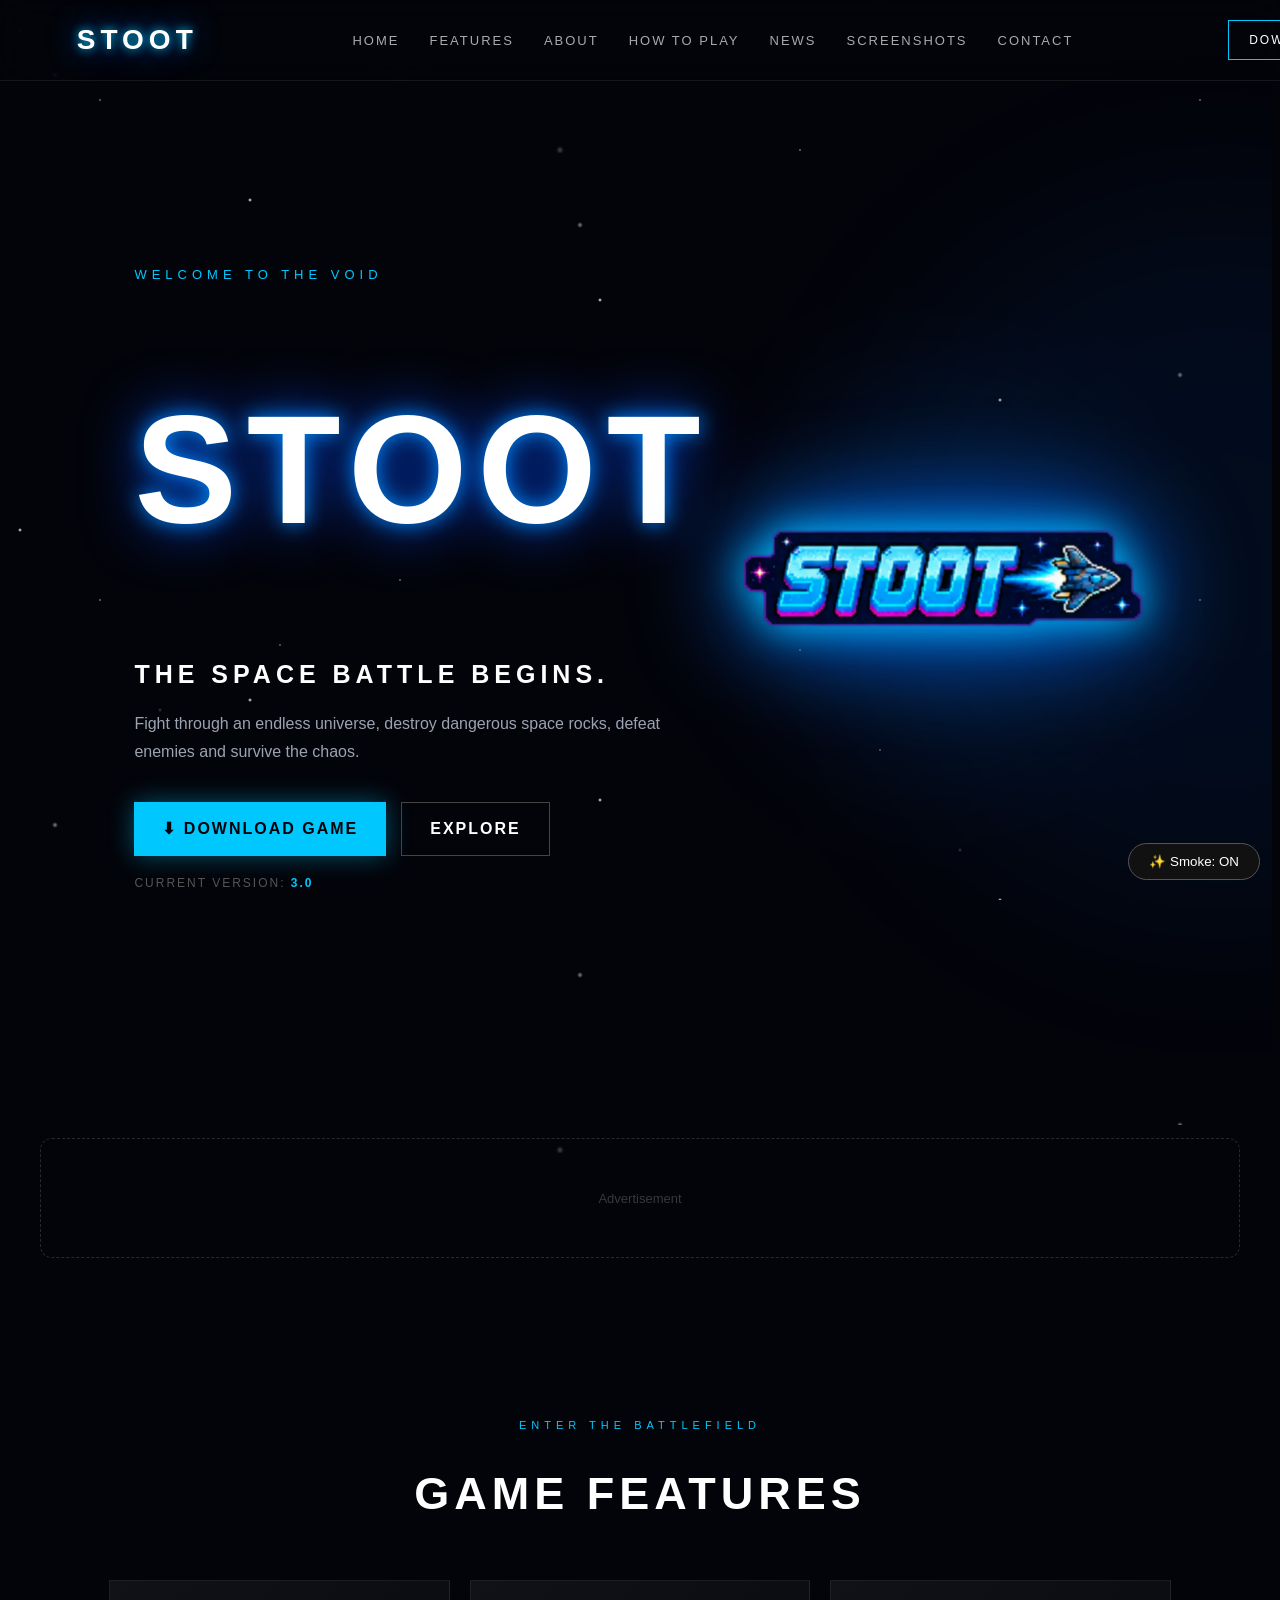
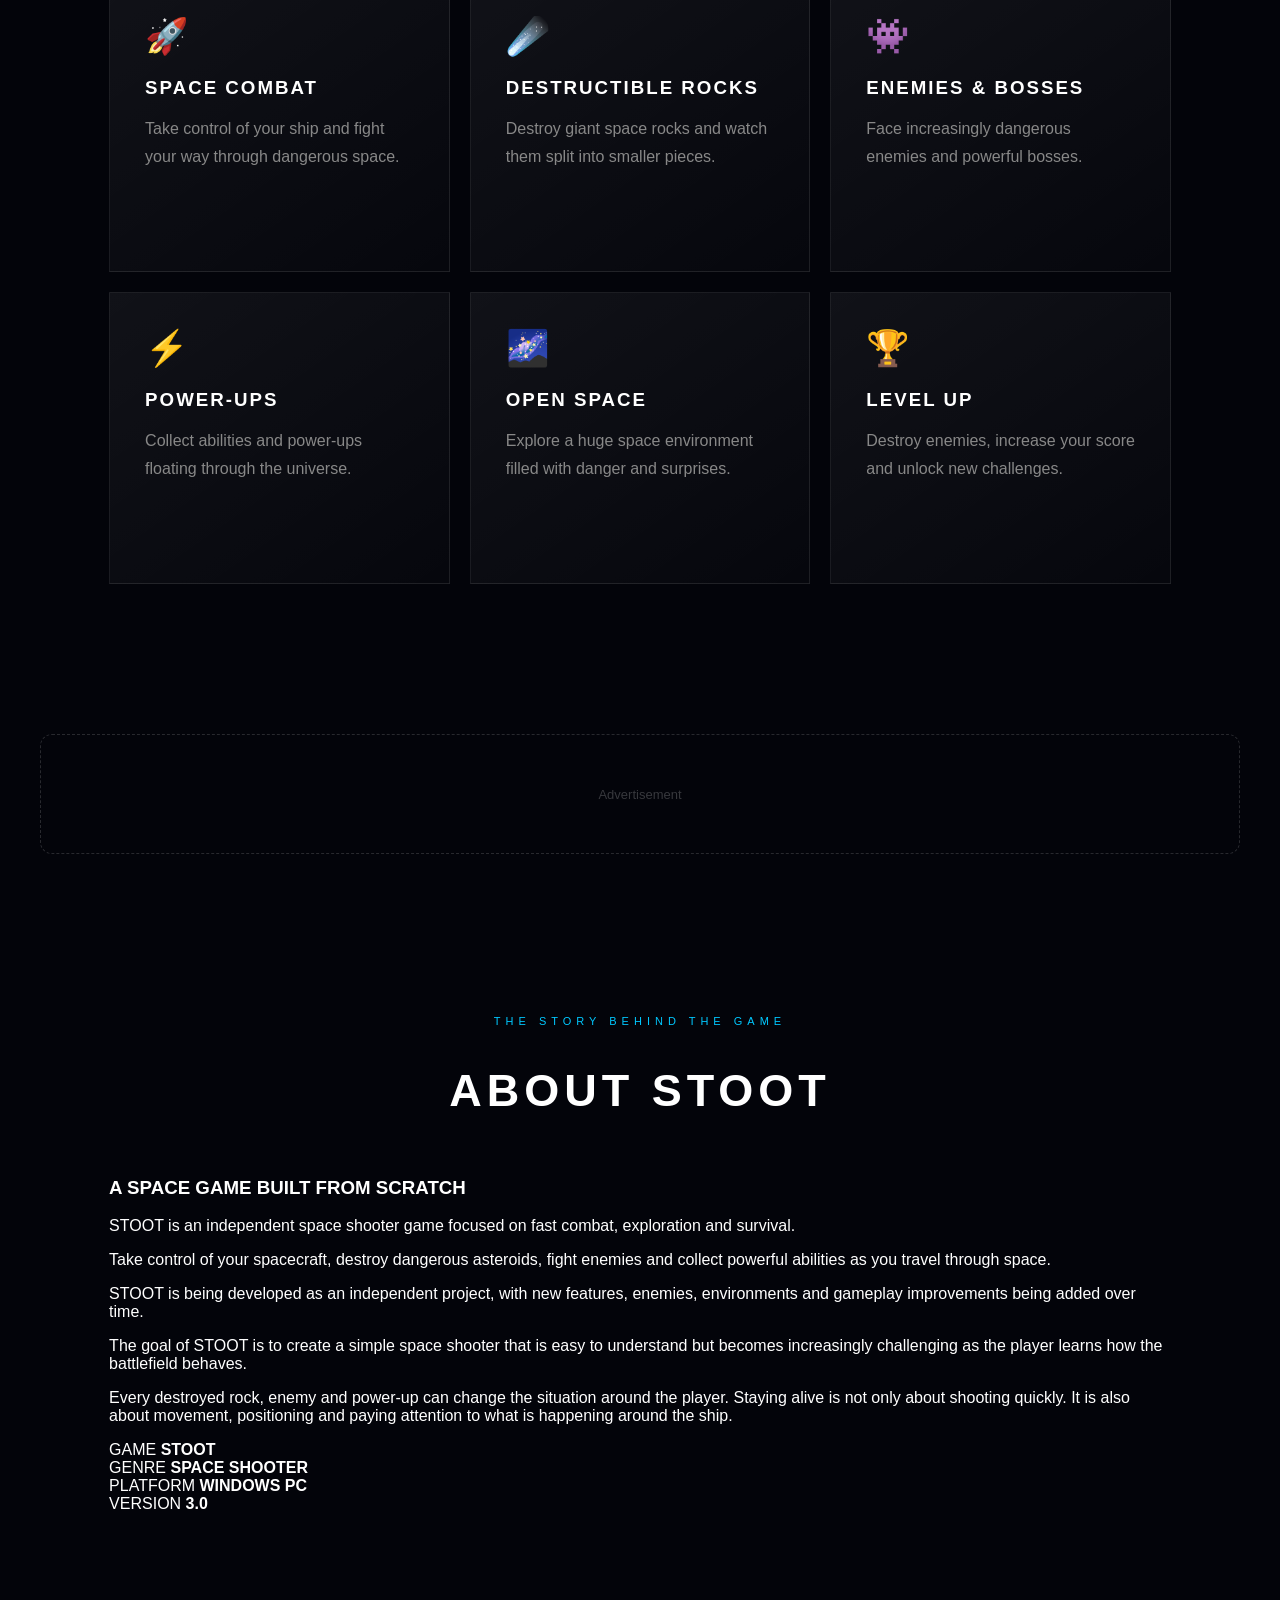
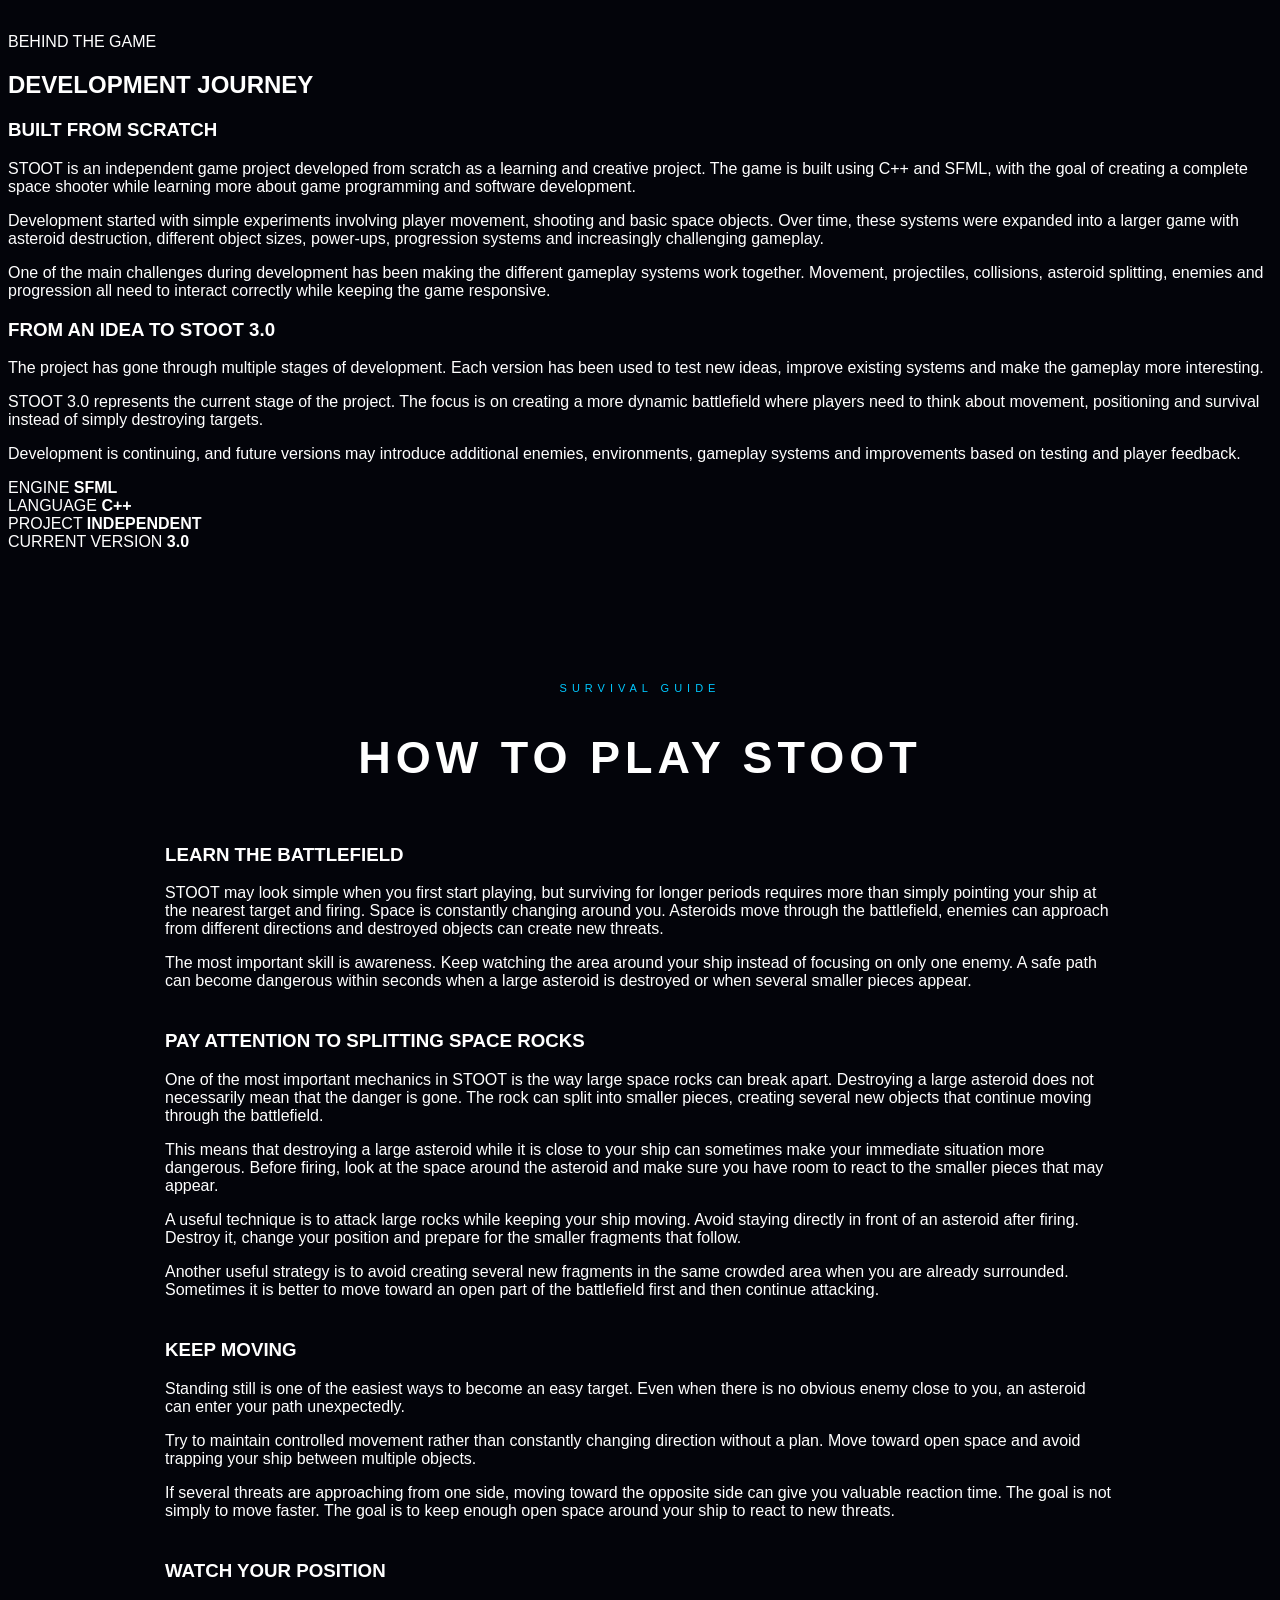
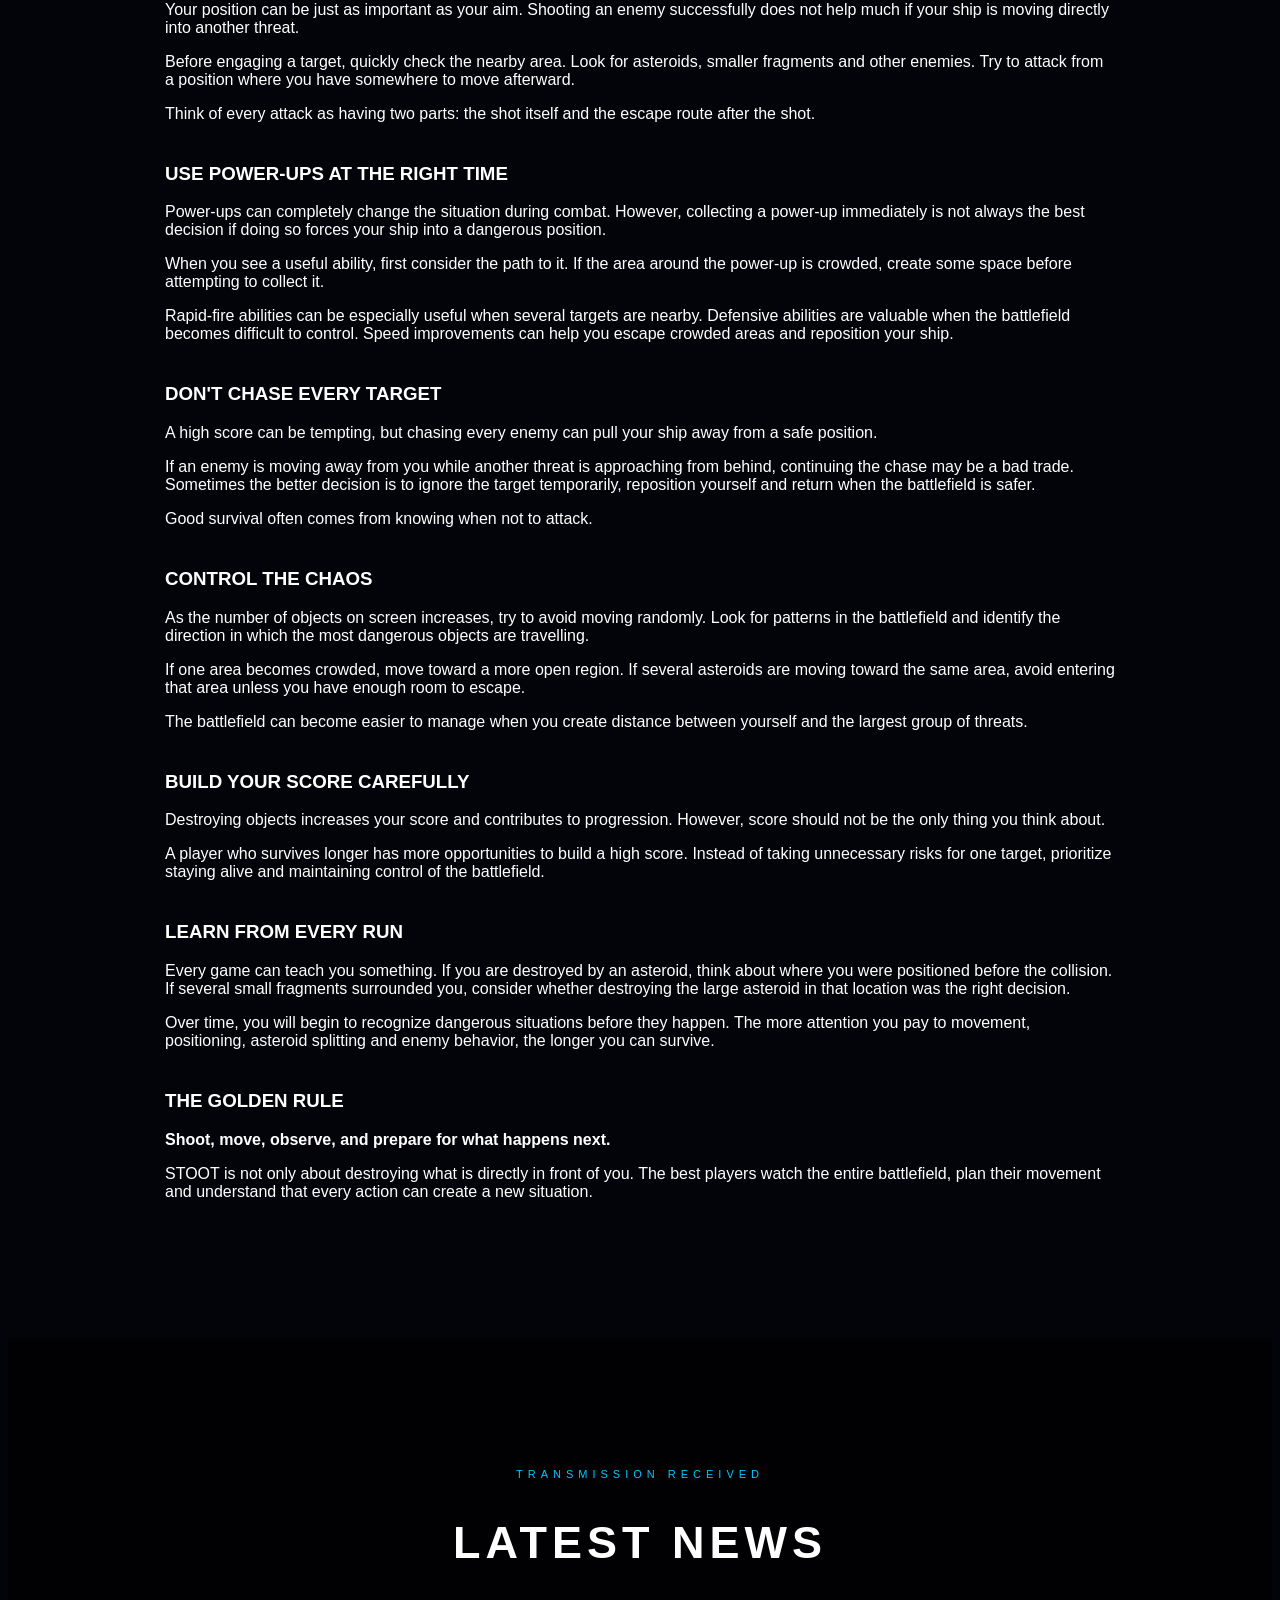
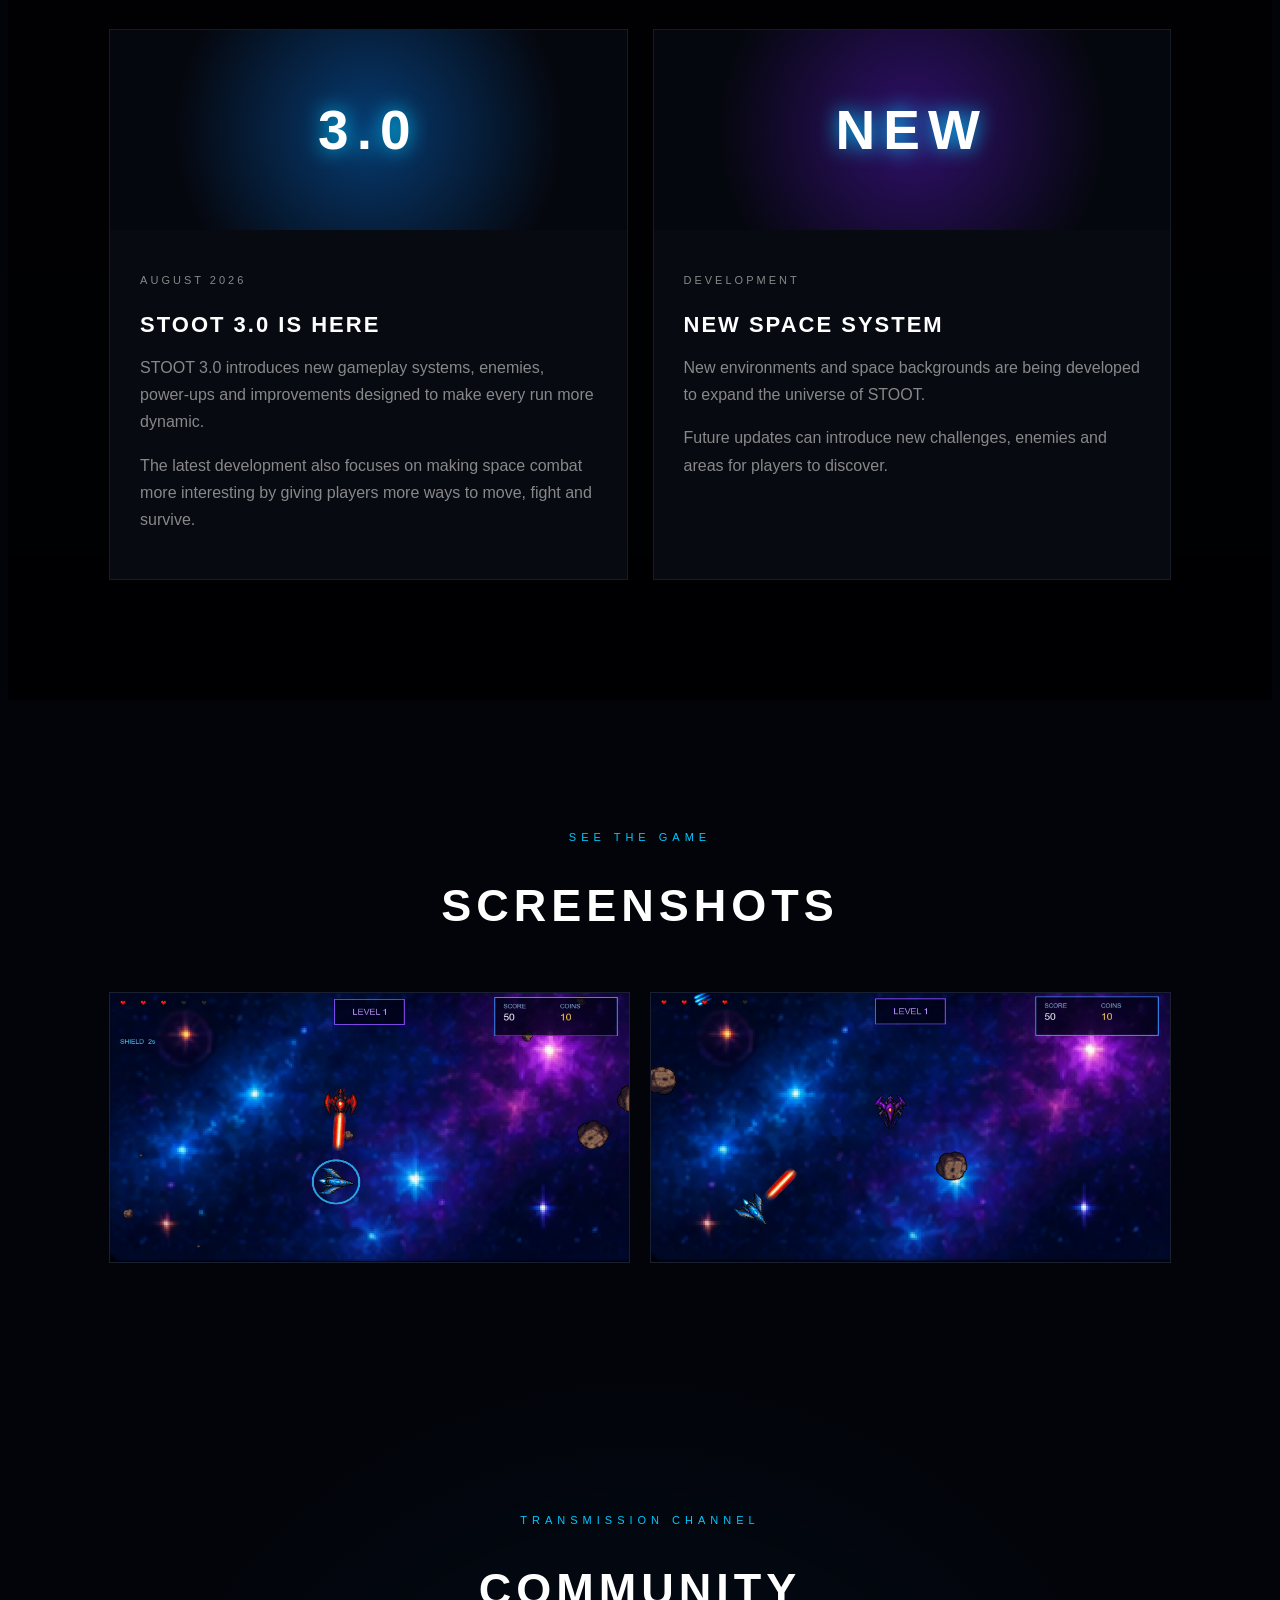
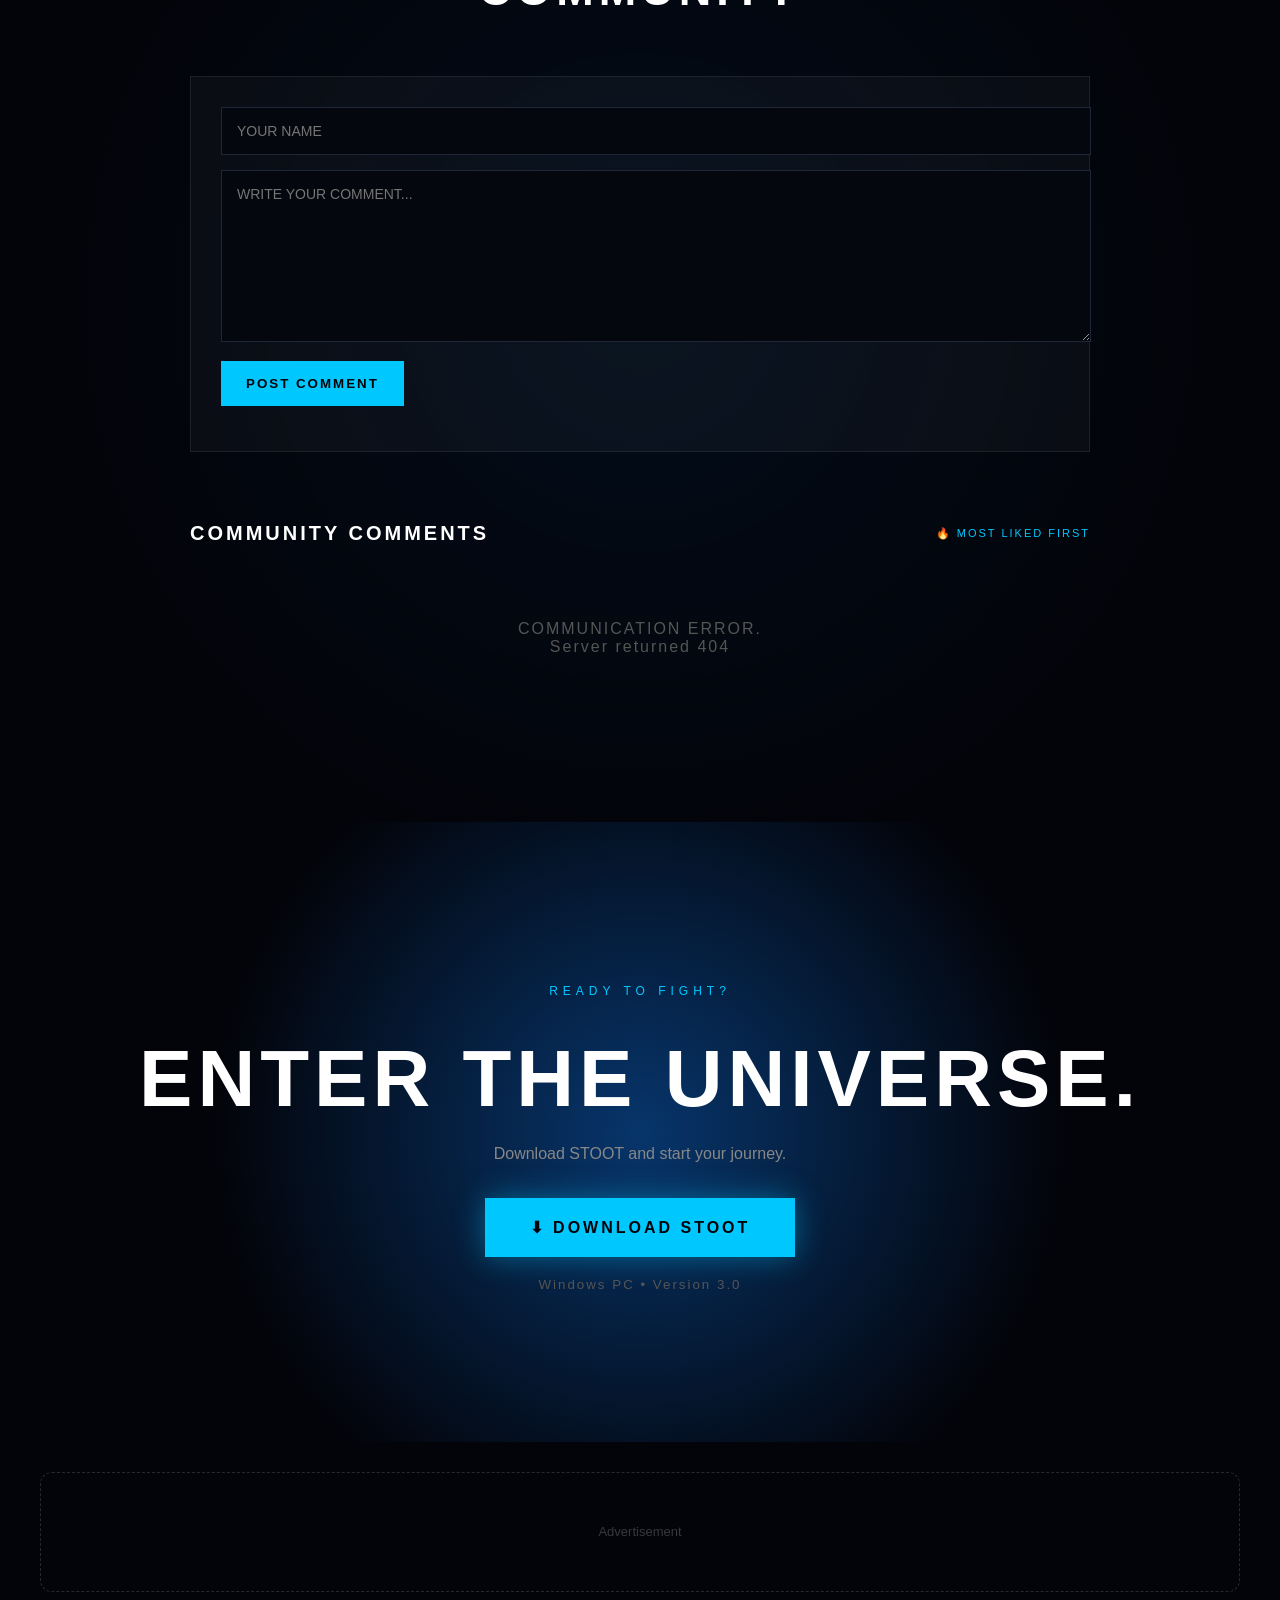
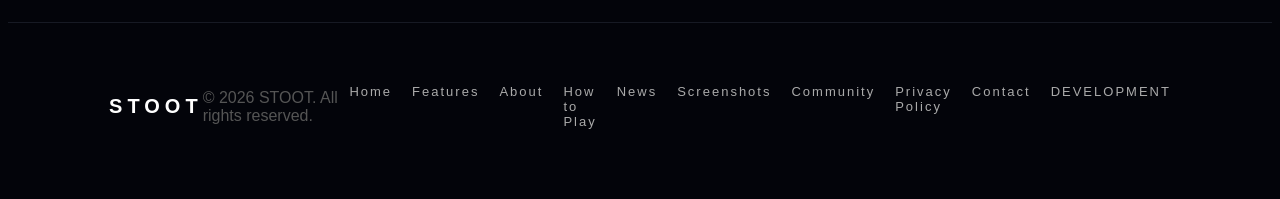
==== index.html @ cd59f982 "Update index.html" ====
<!DOCTYPE html>
<html lang="en">

<head>
    
<script async src="https://pagead2.googlesyndication.com/pagead/js/adsbygoogle.js?client=ca-pub-6545549648647972"
     crossorigin="anonymous"></script>
    
    <meta charset="UTF-8">

    <meta name="viewport"
          content="width=device-width, initial-scale=1.0">

    <title>STOOT — Space Shooter 🚀</title>

    <link rel="stylesheet" href="style.css">

</head>
    
<body>

<canvas id="smokeCanvas"></canvas>
    
<!-- Animated stars -->
<div class="stars"></div>
<div class="stars stars2"></div>
<div class="stars stars3"></div>

    <button id="smokeToggle">✨ Smoke: ON</button>

<!-- Navigation -->

<header>

    <div class="logo">
        <span>STOOT</span>
    </div>

    <nav>

        <a href="#home">
            HOME
        </a>

        <a href="#features">
            FEATURES
        </a>

        <a href="#about">
            ABOUT
        </a>

        <a href="#how-to-play">
            HOW TO PLAY
        </a>

        <a href="#news">
            NEWS
        </a>

        <a href="#screenshots">
            SCREENSHOTS
        </a>

        <a href="contact.html">
            CONTACT
        </a>

    </nav>

    <a class="nav-download"
       href="game/STOOT.zip"
       download="STOOT.zip">

        DOWNLOAD

    </a>

</header>



<!-- HERO -->

<section id="home" class="hero">

    <div class="hero-content">

        <p class="small-title">
            WELCOME TO THE VOID
        </p>

        <h1>
            STOOT
        </h1>

        <h2>
            THE SPACE BATTLE BEGINS.
        </h2>

        <p class="description">

            Fight through an endless universe, destroy dangerous
            space rocks, defeat enemies and survive the chaos.

        </p>

        <div class="buttons">

            <a class="download-button"
               href="game/STOOT.zip"
               download="STOOT.zip">

                <span>⬇</span>

                DOWNLOAD GAME

            </a>


            <a class="learn-button"
               href="#features">

                EXPLORE

            </a>

        </div>

        <p class="version">

            CURRENT VERSION:
            <strong>3.0</strong>

        </p>

    </div>


    <div class="hero-ship">

        <div class="glow"></div>

        <img
            src="images/STOOT_name.png"
            alt="STOOT Game">

    </div>

</section>

<div class="ad-space">
    <span>Advertisement</span>
</div>

<!-- FEATURES -->

<section id="features" class="section">

    <div class="section-title">

        <p>
            ENTER THE BATTLEFIELD
        </p>

        <h2>
            GAME FEATURES
        </h2>

    </div>


    <div class="feature-grid">


        <div class="feature-card">

            <div class="feature-icon">
                🚀
            </div>

            <h3>
                SPACE COMBAT
            </h3>

            <p>

                Take control of your ship and fight your way
                through dangerous space.

            </p>

        </div>



        <div class="feature-card">

            <div class="feature-icon">
                ☄️
            </div>

            <h3>
                DESTRUCTIBLE ROCKS
            </h3>

            <p>

                Destroy giant space rocks and watch them split
                into smaller pieces.

            </p>

        </div>



        <div class="feature-card">

            <div class="feature-icon">
                👾
            </div>

            <h3>
                ENEMIES & BOSSES
            </h3>

            <p>

                Face increasingly dangerous enemies and
                powerful bosses.

            </p>

        </div>



        <div class="feature-card">

            <div class="feature-icon">
                ⚡
            </div>

            <h3>
                POWER-UPS
            </h3>

            <p>

                Collect abilities and power-ups floating through
                the universe.

            </p>

        </div>



        <div class="feature-card">

            <div class="feature-icon">
                🌌
            </div>

            <h3>
                OPEN SPACE
            </h3>

            <p>

                Explore a huge space environment filled with
                danger and surprises.

            </p>

        </div>



        <div class="feature-card">

            <div class="feature-icon">
                🏆
            </div>

            <h3>
                LEVEL UP
            </h3>

            <p>

                Destroy enemies, increase your score and unlock
                new challenges.

            </p>

        </div>

    </div>

</section>

<div class="ad-space">
    <span>Advertisement</span>
</div>

<!-- ABOUT -->

<section id="about"
         class="section about-section">

    <div class="section-title">

        <p>
            THE STORY BEHIND THE GAME
        </p>

        <h2>
            ABOUT STOOT
        </h2>

    </div>


    <div class="about-content">

        <div class="about-text">

            <h3>
                A SPACE GAME BUILT FROM SCRATCH
            </h3>

            <p>

                STOOT is an independent space shooter game focused
                on fast combat, exploration and survival.

            </p>

            <p>

                Take control of your spacecraft, destroy dangerous
                asteroids, fight enemies and collect powerful
                abilities as you travel through space.

            </p>

            <p>

                STOOT is being developed as an independent project,
                with new features, enemies, environments and
                gameplay improvements being added over time.

            </p>

            <p>

                The goal of STOOT is to create a simple space
                shooter that is easy to understand but becomes
                increasingly challenging as the player learns how
                the battlefield behaves.

            </p>

            <p>

                Every destroyed rock, enemy and power-up can
                change the situation around the player. Staying
                alive is not only about shooting quickly. It is
                also about movement, positioning and paying
                attention to what is happening around the ship.

            </p>

        </div>


        <div class="about-info">

            <div class="info-box">

                <span>
                    GAME
                </span>

                <strong>
                    STOOT
                </strong>

            </div>


            <div class="info-box">

                <span>
                    GENRE
                </span>

                <strong>
                    SPACE SHOOTER
                </strong>

            </div>


            <div class="info-box">

                <span>
                    PLATFORM
                </span>

                <strong>
                    WINDOWS PC
                </strong>

            </div>


            <div class="info-box">

                <span>
                    VERSION
                </span>

                <strong>
                    3.0
                </strong>

            </div>

        </div>

    </div>

</section>

<!-- Development -->

    <!-- DEVELOPMENT JOURNEY -->
<section id="development">
    <div class="section-label">BEHIND THE GAME</div>

    <h2>DEVELOPMENT JOURNEY</h2>

    <div class="development-content">

        <div class="development-text">
            <h3>BUILT FROM SCRATCH</h3>

            <p>
                STOOT is an independent game project developed from scratch as a
                learning and creative project. The game is built using C++ and
                SFML, with the goal of creating a complete space shooter while
                learning more about game programming and software development.
            </p>

            <p>
                Development started with simple experiments involving player
                movement, shooting and basic space objects. Over time, these
                systems were expanded into a larger game with asteroid
                destruction, different object sizes, power-ups, progression
                systems and increasingly challenging gameplay.
            </p>

            <p>
                One of the main challenges during development has been making
                the different gameplay systems work together. Movement,
                projectiles, collisions, asteroid splitting, enemies and
                progression all need to interact correctly while keeping the
                game responsive.
            </p>
        </div>

        <div class="development-text">
            <h3>FROM AN IDEA TO STOOT 3.0</h3>

            <p>
                The project has gone through multiple stages of development.
                Each version has been used to test new ideas, improve existing
                systems and make the gameplay more interesting.
            </p>

            <p>
                STOOT 3.0 represents the current stage of the project. The focus
                is on creating a more dynamic battlefield where players need to
                think about movement, positioning and survival instead of simply
                destroying targets.
            </p>

            <p>
                Development is continuing, and future versions may introduce
                additional enemies, environments, gameplay systems and
                improvements based on testing and player feedback.
            </p>
        </div>

    </div>

    <div class="development-info">
        <div>
            <span>ENGINE</span>
            <strong>SFML</strong>
        </div>

        <div>
            <span>LANGUAGE</span>
            <strong>C++</strong>
        </div>

        <div>
            <span>PROJECT</span>
            <strong>INDEPENDENT</strong>
        </div>

        <div>
            <span>CURRENT VERSION</span>
            <strong>3.0</strong>
        </div>
    </div>
</section>

<!-- HOW TO PLAY -->

<section id="how-to-play"
         class="section">

    <div class="section-title">

        <p>
            SURVIVAL GUIDE
        </p>

        <h2>
            HOW TO PLAY STOOT
        </h2>

    </div>


    <div class="about-text"
         style="max-width: 950px; margin: 0 auto;">


        <h3>
            LEARN THE BATTLEFIELD
        </h3>

        <p>

            STOOT may look simple when you first start playing,
            but surviving for longer periods requires more than
            simply pointing your ship at the nearest target and
            firing. Space is constantly changing around you.
            Asteroids move through the battlefield, enemies can
            approach from different directions and destroyed
            objects can create new threats.

        </p>

        <p>

            The most important skill is awareness. Keep watching
            the area around your ship instead of focusing on only
            one enemy. A safe path can become dangerous within
            seconds when a large asteroid is destroyed or when
            several smaller pieces appear.

        </p>



        <h3 style="margin-top: 40px;">
            PAY ATTENTION TO SPLITTING SPACE ROCKS
        </h3>

        <p>

            One of the most important mechanics in STOOT is the
            way large space rocks can break apart. Destroying a
            large asteroid does not necessarily mean that the
            danger is gone. The rock can split into smaller pieces,
            creating several new objects that continue moving
            through the battlefield.

        </p>

        <p>

            This means that destroying a large asteroid while it
            is close to your ship can sometimes make your immediate
            situation more dangerous. Before firing, look at the
            space around the asteroid and make sure you have room
            to react to the smaller pieces that may appear.

        </p>

        <p>

            A useful technique is to attack large rocks while
            keeping your ship moving. Avoid staying directly in
            front of an asteroid after firing. Destroy it, change
            your position and prepare for the smaller fragments
            that follow.

        </p>

        <p>

            Another useful strategy is to avoid creating several
            new fragments in the same crowded area when you are
            already surrounded. Sometimes it is better to move
            toward an open part of the battlefield first and then
            continue attacking.

        </p>



        <h3 style="margin-top: 40px;">
            KEEP MOVING
        </h3>

        <p>

            Standing still is one of the easiest ways to become an
            easy target. Even when there is no obvious enemy close
            to you, an asteroid can enter your path unexpectedly.

        </p>

        <p>

            Try to maintain controlled movement rather than
            constantly changing direction without a plan. Move
            toward open space and avoid trapping your ship between
            multiple objects.

        </p>

        <p>

            If several threats are approaching from one side,
            moving toward the opposite side can give you valuable
            reaction time. The goal is not simply to move faster.
            The goal is to keep enough open space around your ship
            to react to new threats.

        </p>



        <h3 style="margin-top: 40px;">
            WATCH YOUR POSITION
        </h3>

        <p>

            Your position can be just as important as your aim.
            Shooting an enemy successfully does not help much if
            your ship is moving directly into another threat.

        </p>

        <p>

            Before engaging a target, quickly check the nearby
            area. Look for asteroids, smaller fragments and other
            enemies. Try to attack from a position where you have
            somewhere to move afterward.

        </p>

        <p>

            Think of every attack as having two parts: the shot
            itself and the escape route after the shot.

        </p>



        <h3 style="margin-top: 40px;">
            USE POWER-UPS AT THE RIGHT TIME
        </h3>

        <p>

            Power-ups can completely change the situation during
            combat. However, collecting a power-up immediately is
            not always the best decision if doing so forces your
            ship into a dangerous position.

        </p>

        <p>

            When you see a useful ability, first consider the path
            to it. If the area around the power-up is crowded,
            create some space before attempting to collect it.

        </p>

        <p>

            Rapid-fire abilities can be especially useful when
            several targets are nearby. Defensive abilities are
            valuable when the battlefield becomes difficult to
            control. Speed improvements can help you escape crowded
            areas and reposition your ship.

        </p>



        <h3 style="margin-top: 40px;">
            DON'T CHASE EVERY TARGET
        </h3>

        <p>

            A high score can be tempting, but chasing every enemy
            can pull your ship away from a safe position.

        </p>

        <p>

            If an enemy is moving away from you while another
            threat is approaching from behind, continuing the chase
            may be a bad trade. Sometimes the better decision is
            to ignore the target temporarily, reposition yourself
            and return when the battlefield is safer.

        </p>

        <p>

            Good survival often comes from knowing when not to
            attack.

        </p>



        <h3 style="margin-top: 40px;">
            CONTROL THE CHAOS
        </h3>

        <p>

            As the number of objects on screen increases, try to
            avoid moving randomly. Look for patterns in the
            battlefield and identify the direction in which the
            most dangerous objects are travelling.

        </p>

        <p>

            If one area becomes crowded, move toward a more open
            region. If several asteroids are moving toward the
            same area, avoid entering that area unless you have
            enough room to escape.

        </p>

        <p>

            The battlefield can become easier to manage when you
            create distance between yourself and the largest group
            of threats.

        </p>



        <h3 style="margin-top: 40px;">
            BUILD YOUR SCORE CAREFULLY
        </h3>

        <p>

            Destroying objects increases your score and contributes
            to progression. However, score should not be the only
            thing you think about.

        </p>

        <p>

            A player who survives longer has more opportunities to
            build a high score. Instead of taking unnecessary risks
            for one target, prioritize staying alive and maintaining
            control of the battlefield.

        </p>



        <h3 style="margin-top: 40px;">
            LEARN FROM EVERY RUN
        </h3>

        <p>

            Every game can teach you something. If you are
            destroyed by an asteroid, think about where you were
            positioned before the collision. If several small
            fragments surrounded you, consider whether destroying
            the large asteroid in that location was the right
            decision.

        </p>

        <p>

            Over time, you will begin to recognize dangerous
            situations before they happen. The more attention you
            pay to movement, positioning, asteroid splitting and
            enemy behavior, the longer you can survive.

        </p>



        <h3 style="margin-top: 40px;">
            THE GOLDEN RULE
        </h3>

        <p>

            <strong>
                Shoot, move, observe, and prepare for what happens
                next.
            </strong>

        </p>

        <p>

            STOOT is not only about destroying what is directly in
            front of you. The best players watch the entire
            battlefield, plan their movement and understand that
            every action can create a new situation.

        </p>

    </div>

</section>



<!-- NEWS -->

<section id="news"
         class="section news-section">

    <div class="section-title">

        <p>
            TRANSMISSION RECEIVED
        </p>

        <h2>
            LATEST NEWS
        </h2>

    </div>


    <div class="news-container">


        <article class="news-card">

            <div class="news-image">

                <span>
                    3.0
                </span>

            </div>


            <div class="news-content">

                <p class="date">
                    AUGUST 2026
                </p>

                <h3>
                    STOOT 3.0 IS HERE
                </h3>

                <p>

                    STOOT 3.0 introduces new gameplay systems,
                    enemies, power-ups and improvements designed
                    to make every run more dynamic.

                </p>

                <p>

                    The latest development also focuses on making
                    space combat more interesting by giving players
                    more ways to move, fight and survive.

                </p>

            </div>

        </article>



        <article class="news-card">

            <div class="news-image second">

                <span>
                    NEW
                </span>

            </div>


            <div class="news-content">

                <p class="date">
                    DEVELOPMENT
                </p>

                <h3>
                    NEW SPACE SYSTEM
                </h3>

                <p>

                    New environments and space backgrounds are
                    being developed to expand the universe of STOOT.

                </p>

                <p>

                    Future updates can introduce new challenges,
                    enemies and areas for players to discover.

                </p>

            </div>

        </article>


    </div>

</section>



<!-- SCREENSHOTS -->

<section id="screenshots"
         class="section">

    <div class="section-title">

        <p>
            SEE THE GAME
        </p>

        <h2>
            SCREENSHOTS
        </h2>

    </div>


    <div class="screenshots">

        <div class="screenshot">

            <img
                src="images/gameplay1.png"
                alt="STOOT gameplay">

        </div>


        <div class="screenshot">

            <img
                src="images/gameplay2.png"
                alt="STOOT gameplay">

        </div>

    </div>

</section>



<!-- COMMUNITY -->

<section id="community"
         class="section comments-section">

    <div class="section-title">

        <p>
            TRANSMISSION CHANNEL
        </p>

        <h2>
            COMMUNITY
        </h2>

    </div>


    <div class="comments-container">


        <div class="comment-form">

            <input
                type="text"
                id="comment-name"
                placeholder="YOUR NAME"
                maxlength="40"
            >


            <textarea
                id="comment-body"
                placeholder="WRITE YOUR COMMENT..."
                maxlength="1000"
            ></textarea>


            <button id="post-comment">
                POST COMMENT
            </button>


            <p id="comment-message"></p>

        </div>



        <div class="comments-header">

            <h3>
                COMMUNITY COMMENTS
            </h3>

            <span>
                🔥 MOST LIKED FIRST
            </span>

        </div>


        <div id="comments-list">

            <p class="comments-loading">
                LOADING TRANSMISSIONS...
            </p>

        </div>

    </div>

</section>



<!-- DOWNLOAD -->

<section class="download-section">

    <div class="download-content">

        <p>
            READY TO FIGHT?
        </p>

        <h2>
            ENTER THE UNIVERSE.
        </h2>

        <p>
            Download STOOT and start your journey.
        </p>


        <a
            class="big-download"
            href="game/STOOT.zip"
            download="STOOT.zip">

            ⬇ DOWNLOAD STOOT

        </a>


        <small>
            Windows PC • Version 3.0
        </small>

    </div>

</section>

<div class="ad-space">
    <span>Advertisement</span>
</div>

<!-- FOOTER -->

<footer>

    <div class="footer-logo">
        STOOT
    </div>

    <p>
        © 2026 STOOT. All rights reserved.
    </p>


    <div class="footer-links">

        <a href="#home">
            Home
        </a>

        <a href="#features">
            Features
        </a>

        <a href="#about">
            About
        </a>

        <a href="#how-to-play">
            How to Play
        </a>

        <a href="#news">
            News
        </a>

        <a href="#screenshots">
            Screenshots
        </a>

        <a href="#community">
            Community
        </a>

        <a href="privacy.html">
            Privacy Policy
        </a>

        <a href="contact.html">
            Contact
        </a>

        <a href="#development">
            DEVELOPMENT
        </a>

    </div>

</footer>



<script src="script.js"></script>

</body>

</html>
---- style.css ----
```css
* {
    margin: 0;
    padding: 0;
    box-sizing: border-box;
}

html {
    scroll-behavior: smooth;
}

body {
    background: #03040a;
    color: white;
    font-family: Arial, Helvetica, sans-serif;
    overflow-x: hidden;
}


/* =========================
   STARS
========================= */

.stars,
.stars2,
.stars3 {
    position: fixed;
    top: 0;
    left: 0;
    width: 100%;
    height: 100%;
    pointer-events: none;
    z-index: -1;
}

.stars {
    background-image:
        radial-gradient(2px 2px at 20px 30px, white, transparent),
        radial-gradient(1px 1px at 100px 100px, white, transparent),
        radial-gradient(2px 2px at 250px 200px, white, transparent),
        radial-gradient(1px 1px at 400px 80px, white, transparent),
        radial-gradient(2px 2px at 600px 300px, white, transparent),
        radial-gradient(1px 1px at 800px 150px, white, transparent),
        radial-gradient(2px 2px at 1000px 400px, white, transparent),
        radial-gradient(1px 1px at 1200px 100px, white, transparent);
    background-size: 1300px 500px;
    animation: moveStars 30s linear infinite;
}

.stars2 {
    opacity: 0.5;
    transform: scale(1.5);
    animation: moveStars 60s linear infinite;
}

.stars3 {
    opacity: 0.25;
    transform: scale(2);
    animation: moveStars 90s linear infinite;
}

@keyframes moveStars {

    from {
        transform: translateY(0);
    }

    to {
        transform: translateY(500px);
    }
}


/* =========================
   HEADER
========================= */

header {
    height: 80px;

    display: flex;
    align-items: center;
    justify-content: space-between;

    padding: 0 6%;

    position: fixed;

    top: 0;
    left: 0;

    width: 100%;

    z-index: 100;

    background: rgba(3, 4, 10, 0.75);

    backdrop-filter: blur(15px);

    border-bottom: 1px solid rgba(255,255,255,0.08);
}

.logo span {
    font-size: 28px;
    font-weight: 900;
    letter-spacing: 5px;

    color: white;

    text-shadow:
        0 0 10px #00c8ff,
        0 0 30px #006eff;
}

nav {
    display: flex;
    gap: 30px;
}

nav a,
.footer-links a {
    color: #aaa;

    text-decoration: none;

    font-size: 13px;

    letter-spacing: 2px;

    transition: 0.3s;
}

nav a:hover,
.footer-links a:hover {
    color: white;

    text-shadow:
        0 0 10px #00c8ff;
}

.nav-download {
    padding: 12px 20px;

    color: white;

    text-decoration: none;

    border: 1px solid #00c8ff;

    font-size: 12px;

    letter-spacing: 2px;

    transition: 0.3s;
}

.nav-download:hover {
    background: #00c8ff;

    color: black;

    box-shadow:
        0 0 20px #00c8ff;
}


/* =========================
   HERO
========================= */

.hero {
    min-height: 100vh;

    display: flex;

    align-items: center;

    justify-content: space-between;

    padding: 120px 10% 80px;

    position: relative;

    overflow: hidden;
}

.hero::before {
    content: "";

    position: absolute;

    width: 700px;
    height: 700px;

    right: -300px;
    top: 50%;

    transform: translateY(-50%);

    background: #006eff;

    opacity: 0.08;

    filter: blur(100px);

    border-radius: 50%;
}

.hero-content {
    max-width: 650px;

    z-index: 2;
}

.small-title {
    color: #00c8ff;

    letter-spacing: 5px;

    font-size: 13px;

    margin-bottom: 15px;
}

.hero h1 {
    font-size: clamp(80px, 12vw, 170px);

    line-height: 0.8;

    font-weight: 900;

    letter-spacing: 10px;

    text-shadow:
        0 0 20px #008cff,
        0 0 60px #004cff;
}

.hero h2 {
    margin-top: 30px;

    font-size: 25px;

    letter-spacing: 5px;
}

.description {
    margin-top: 20px;

    max-width: 550px;

    color: #9ca3b0;

    line-height: 1.8;

    font-size: 16px;
}

.buttons {
    display: flex;

    gap: 15px;

    margin-top: 35px;
}

.download-button,
.learn-button {
    display: inline-block;

    padding: 17px 28px;

    text-decoration: none;

    font-weight: bold;

    letter-spacing: 2px;

    transition: 0.3s;
}

.download-button {
    background: #00c8ff;

    color: #02040a;

    box-shadow:
        0 0 25px rgba(0,200,255,0.4);
}

.download-button:hover {
    transform: translateY(-4px);

    box-shadow:
        0 0 40px rgba(0,200,255,0.8);
}

.learn-button {
    color: white;

    border: 1px solid #444;
}

.learn-button:hover {
    border-color: #00c8ff;

    color: #00c8ff;
}

.version {
    margin-top: 20px;

    color: #555;

    font-size: 12px;

    letter-spacing: 2px;
}

.version strong {
    color: #00c8ff;
}


/* =========================
   SHIP
========================= */

.hero-ship {
    width: 40%;

    position: relative;

    display: flex;

    justify-content: center;

    align-items: center;
}

.hero-ship img {
    width: 100%;

    max-width: 500px;

    position: relative;

    z-index: 2;

    animation: floating 4s ease-in-out infinite;

    filter:
        drop-shadow(0 0 20px #00c8ff)
        drop-shadow(0 0 50px #006eff);
}

.glow {
    position: absolute;

    width: 300px;
    height: 300px;

    border-radius: 50%;

    background: #0077ff;

    opacity: 0.2;

    filter: blur(80px);

    animation: pulse 3s infinite;
}

@keyframes floating {

    0%, 100% {
        transform: translateY(0) rotate(0deg);
    }

    50% {
        transform: translateY(-20px) rotate(2deg);
    }
}

@keyframes pulse {

    0%, 100% {
        transform: scale(0.8);
    }

    50% {
        transform: scale(1.2);
    }
}


/* =========================
   SECTIONS
========================= */

.section {
    padding: 120px 8%;

    position: relative;
}

.section-title {
    text-align: center;

    margin-bottom: 60px;
}

.section-title p {
    color: #00c8ff;

    letter-spacing: 5px;

    font-size: 11px;

    margin-bottom: 12px;
}

.section-title h2 {
    font-size: 45px;

    letter-spacing: 5px;
}


/* =========================
   FEATURES
========================= */

.feature-grid {
    max-width: 1200px;

    margin: auto;

    display: grid;

    grid-template-columns:
        repeat(3, 1fr);

    gap: 20px;
}

.feature-card {
    padding: 35px;

    min-height: 220px;

    background:
        linear-gradient(
            145deg,
            rgba(255,255,255,0.06),
            rgba(255,255,255,0.015)
        );

    border: 1px solid rgba(255,255,255,0.08);

    transition: 0.3s;

    position: relative;

    overflow: hidden;
}

.feature-card::before {
    content: "";

    position: absolute;

    width: 100px;
    height: 100px;

    background: #00c8ff;

    filter: blur(80px);

    opacity: 0;

    transition: 0.3s;
}

.feature-card:hover {
    transform: translateY(-8px);

    border-color: #00c8ff;

    box-shadow:
        0 15px 40px rgba(0,0,0,0.4);
}

.feature-card:hover::before {
    opacity: 0.3;
}

.feature-icon {
    font-size: 35px;

    margin-bottom: 20px;
}

.feature-card h3 {
    letter-spacing: 2px;

    margin-bottom: 12px;
}

.feature-card p {
    color: #888;

    line-height: 1.7;
}


/* =========================
   NEWS
========================= */

.news-section {
    background:
        linear-gradient(
            rgba(0,0,0,0.5),
            rgba(0,0,0,0.8)
        );
}

.news-container {
    max-width: 1100px;

    margin: auto;

    display: grid;

    grid-template-columns:
        repeat(2, 1fr);

    gap: 25px;
}

.news-card {
    background: #080a12;

    border: 1px solid #171b27;

    overflow: hidden;

    transition: 0.3s;
}

.news-card:hover {
    transform: translateY(-8px);

    border-color: #00c8ff;
}

.news-image {
    height: 200px;

    display: flex;

    align-items: center;

    justify-content: center;

    background:
        radial-gradient(
            circle,
            #073b72,
            #05070e 70%
        );
}

.news-image.second {
    background:
        radial-gradient(
            circle,
            #30106b,
            #05070e 70%
        );
}

.news-image span {
    font-size: 55px;

    font-weight: 900;

    letter-spacing: 8px;

    color: white;

    text-shadow:
        0 0 20px #00c8ff;
}

.news-content {
    padding: 30px;
}

.date {
    color: #00c8ff;

    font-size: 11px;

    letter-spacing: 3px;

    margin-bottom: 12px;
}

.news-content h3 {
    margin-bottom: 15px;

    font-size: 22px;

    letter-spacing: 2px;
}

.news-content p {
    color: #888;

    line-height: 1.7;
}

.news-content a {
    display: inline-block;

    margin-top: 20px;

    color: #00c8ff;

    text-decoration: none;

    font-size: 12px;

    letter-spacing: 2px;
}


/* =========================
   SCREENSHOTS
========================= */

.screenshots {
    max-width: 1200px;

    margin: auto;

    display: grid;

    grid-template-columns:
        repeat(2, 1fr);

    gap: 20px;
}

.screenshot {
    overflow: hidden;

    border: 1px solid #1b2030;

    transition: 0.3s;
}

.screenshot img {
    width: 100%;

    display: block;

    transition: 0.5s;
}

.screenshot:hover {
    border-color: #00c8ff;

    box-shadow:
        0 0 30px rgba(0,200,255,0.2);
}

.screenshot:hover img {
    transform: scale(1.05);
}


/* =========================
   DOWNLOAD
========================= */

.download-section {
    padding: 150px 20px;

    text-align: center;

    background:
        radial-gradient(
            circle at center,
            #07356b,
            #03040a 60%
        );
}

.download-content p:first-child {
    color: #00c8ff;

    letter-spacing: 5px;

    font-size: 12px;
}

.download-content h2 {
    margin: 20px 0;

    font-size: clamp(40px, 7vw, 80px);

    letter-spacing: 5px;
}

.download-content > p {
    color: #888;

    margin-bottom: 35px;
}

.big-download {
    display: inline-block;

    padding: 20px 45px;

    background: #00c8ff;

    color: #02040a;

    text-decoration: none;

    font-weight: bold;

    letter-spacing: 3px;

    box-shadow:
        0 0 30px rgba(0,200,255,0.4);

    transition: 0.3s;
}

.big-download:hover {
    transform: scale(1.05);

    box-shadow:
        0 0 60px rgba(0,200,255,0.8);
}

.download-content small {
    display: block;

    margin-top: 20px;

    color: #555;

    letter-spacing: 2px;
}


/* =========================
   FOOTER
========================= */

footer {
    padding: 50px 8%;

    border-top: 1px solid #171a24;

    display: flex;

    align-items: center;

    justify-content: space-between;

    color: #555;
}

.footer-logo {
    color: white;

    font-size: 20px;

    font-weight: bold;

    letter-spacing: 5px;
}

.footer-links {
    display: flex;

    gap: 20px;
}


/* =========================
   MOBILE
========================= */

@media (max-width: 900px) {

    nav {
        display: none;
    }

    header {
        padding: 0 5%;
    }

    .hero {
        flex-direction: column;

        text-align: center;

        padding-top: 150px;
    }

    .hero-content {
        max-width: 100%;
    }

    .hero h1 {
        font-size: 80px;
    }

    .description {
        margin-left: auto;
        margin-right: auto;
    }

    .buttons {
        justify-content: center;
    }

    .hero-ship {
        width: 80%;

        margin-top: 50px;
    }

    .feature-grid {
        grid-template-columns: 1fr;
    }

    .news-container {
        grid-template-columns: 1fr;
    }

    .screenshots {
        grid-template-columns: 1fr;
    }

    footer {
        flex-direction: column;

        gap: 25px;

        text-align: center;
    }

}

@media (max-width: 500px) {

    .hero h1 {
        font-size: 60px;

        letter-spacing: 5px;
    }

    .hero h2 {
        font-size: 18px;
    }

    .buttons {
        flex-direction: column;
    }

    .download-button,
    .learn-button {
        width: 100%;
    }

    .section {
        padding: 80px 6%;
    }

    .section-title h2 {
        font-size: 32px;
    }

}


/* =========================
   COMMUNITY COMMENTS
========================= */

.comments-section {
    background:
        radial-gradient(
            circle at center,
            rgba(0, 80, 150, 0.12),
            #03040a 70%
        );
}

.comments-container {
    max-width: 900px;
    margin: auto;
}

.comment-form {
    background: rgba(255, 255, 255, 0.03);
    border: 1px solid rgba(255, 255, 255, 0.08);
    padding: 30px;
    margin-bottom: 50px;
}

.comment-form input,
.comment-form textarea {
    width: 100%;
    background: #05070e;
    border: 1px solid #202638;
    color: white;
    padding: 15px;
    margin-bottom: 15px;
    font-family: Arial, Helvetica, sans-serif;
    font-size: 14px;
    outline: none;
    transition: 0.3s;
}

.comment-form input:focus,
.comment-form textarea:focus {
    border-color: #00c8ff;
    box-shadow: 0 0 15px rgba(0, 200, 255, 0.15);
}

.comment-form textarea {
    min-height: 140px;
    resize: vertical;
}

.comment-form button {
    padding: 15px 25px;
    background: #00c8ff;
    color: #02040a;
    border: none;
    cursor: pointer;
    font-weight: bold;
    letter-spacing: 2px;
    transition: 0.3s;
}

.comment-form button:hover {
    transform: translateY(-3px);
    box-shadow: 0 0 30px rgba(0, 200, 255, 0.6);
}

.comment-form button:disabled {
    opacity: 0.5;
    cursor: not-allowed;
    transform: none;
    box-shadow: none;
}

#comment-message {
    margin-top: 15px;
    color: #00c8ff;
    font-size: 13px;
}

.comments-header {
    display: flex;
    align-items: center;
    justify-content: space-between;
    margin-bottom: 25px;
    gap: 20px;
}

.comments-header h3 {
    font-size: 20px;
    letter-spacing: 3px;
}

.comments-header span {
    color: #00c8ff;
    font-size: 11px;
    letter-spacing: 2px;
}

.comment-card {
    background: #080a12;
    border: 1px solid #171b27;
    padding: 25px;
    margin-bottom: 15px;
    transition: 0.3s;
}

.comment-card:hover {
    border-color: #00c8ff;
    box-shadow: 0 0 25px rgba(0, 200, 255, 0.08);
}

.comment-top {
    display: flex;
    justify-content: space-between;
    align-items: center;
    gap: 15px;
    margin-bottom: 12px;
}

.comment-name {
    color: white;
    font-weight: bold;
    letter-spacing: 2px;
}

.comment-date {
    color: #555;
    font-size: 11px;
}

.comment-body {
    color: #aaa;
    line-height: 1.7;
    white-space: pre-wrap;
    word-break: break-word;
}

.comment-actions {
    margin-top: 18px;
}

.like-button {
    background: transparent;
    border: 1px solid #303646;
    color: #aaa;
    padding: 8px 14px;
    cursor: pointer;
    transition: 0.3s;
}

.like-button:hover {
    border-color: #00c8ff;
    color: #00c8ff;
}

.like-button.liked {
    border-color: #00c8ff;
    color: #00c8ff;
}

.admin-reply {
    margin-top: 20px;
    padding: 15px 18px;
    border-left: 2px solid #00c8ff;
    background: rgba(0, 200, 255, 0.04);
}

.admin-reply-title {
    color: #00c8ff;
    font-size: 11px;
    font-weight: bold;
    letter-spacing: 2px;
    margin-bottom: 8px;
}

.admin-reply-text {
    color: #aaa;
    line-height: 1.6;
}

.comments-loading,
.no-comments {
    color: #555;
    text-align: center;
    padding: 30px;
    letter-spacing: 2px;
}


/* MOBILE COMMENTS */

@media (max-width: 600px) {

    .comment-form {
        padding: 20px;
    }

    .comments-header {
        flex-direction: column;
        align-items: flex-start;
    }

    .comment-top {
        flex-direction: column;
        align-items: flex-start;
    }

    .comment-card {
        padding: 20px;
    }

}


/* =========================
   AD SPACES
========================= */

.ad-space {
    width: 100%;
    max-width: 1200px;
    min-height: 120px;

    margin: 30px auto;

    display: flex;
    align-items: center;
    justify-content: center;

    border: 1px dashed rgba(255, 255, 255, 0.15);
    border-radius: 12px;

    color: rgba(255, 255, 255, 0.35);

    font-size: 13px;
    text-align: center;

    box-sizing: border-box;
}

.ad-space span {
    opacity: 0.6;
}


/* MOBILE AD SPACES */

@media (max-width: 600px) {

    .ad-space {
        min-height: 100px;
        margin: 25px auto;
    }

}

#smokeCanvas {
    position: fixed;
    inset: 0;
    width: 100%;
    height: 100%;

    z-index: -1;
    pointer-events: none;
}

#smokeToggle {
    position: fixed;
    bottom: 20px;
    right: 20px;

    padding: 10px 20px;
    border-radius: 20px;

    background: #111;
    color: white;

    border: 1px solid #555;
    cursor: pointer;

    z-index: 10;
}

#smokeToggle:hover {
    background: #222;
}

```
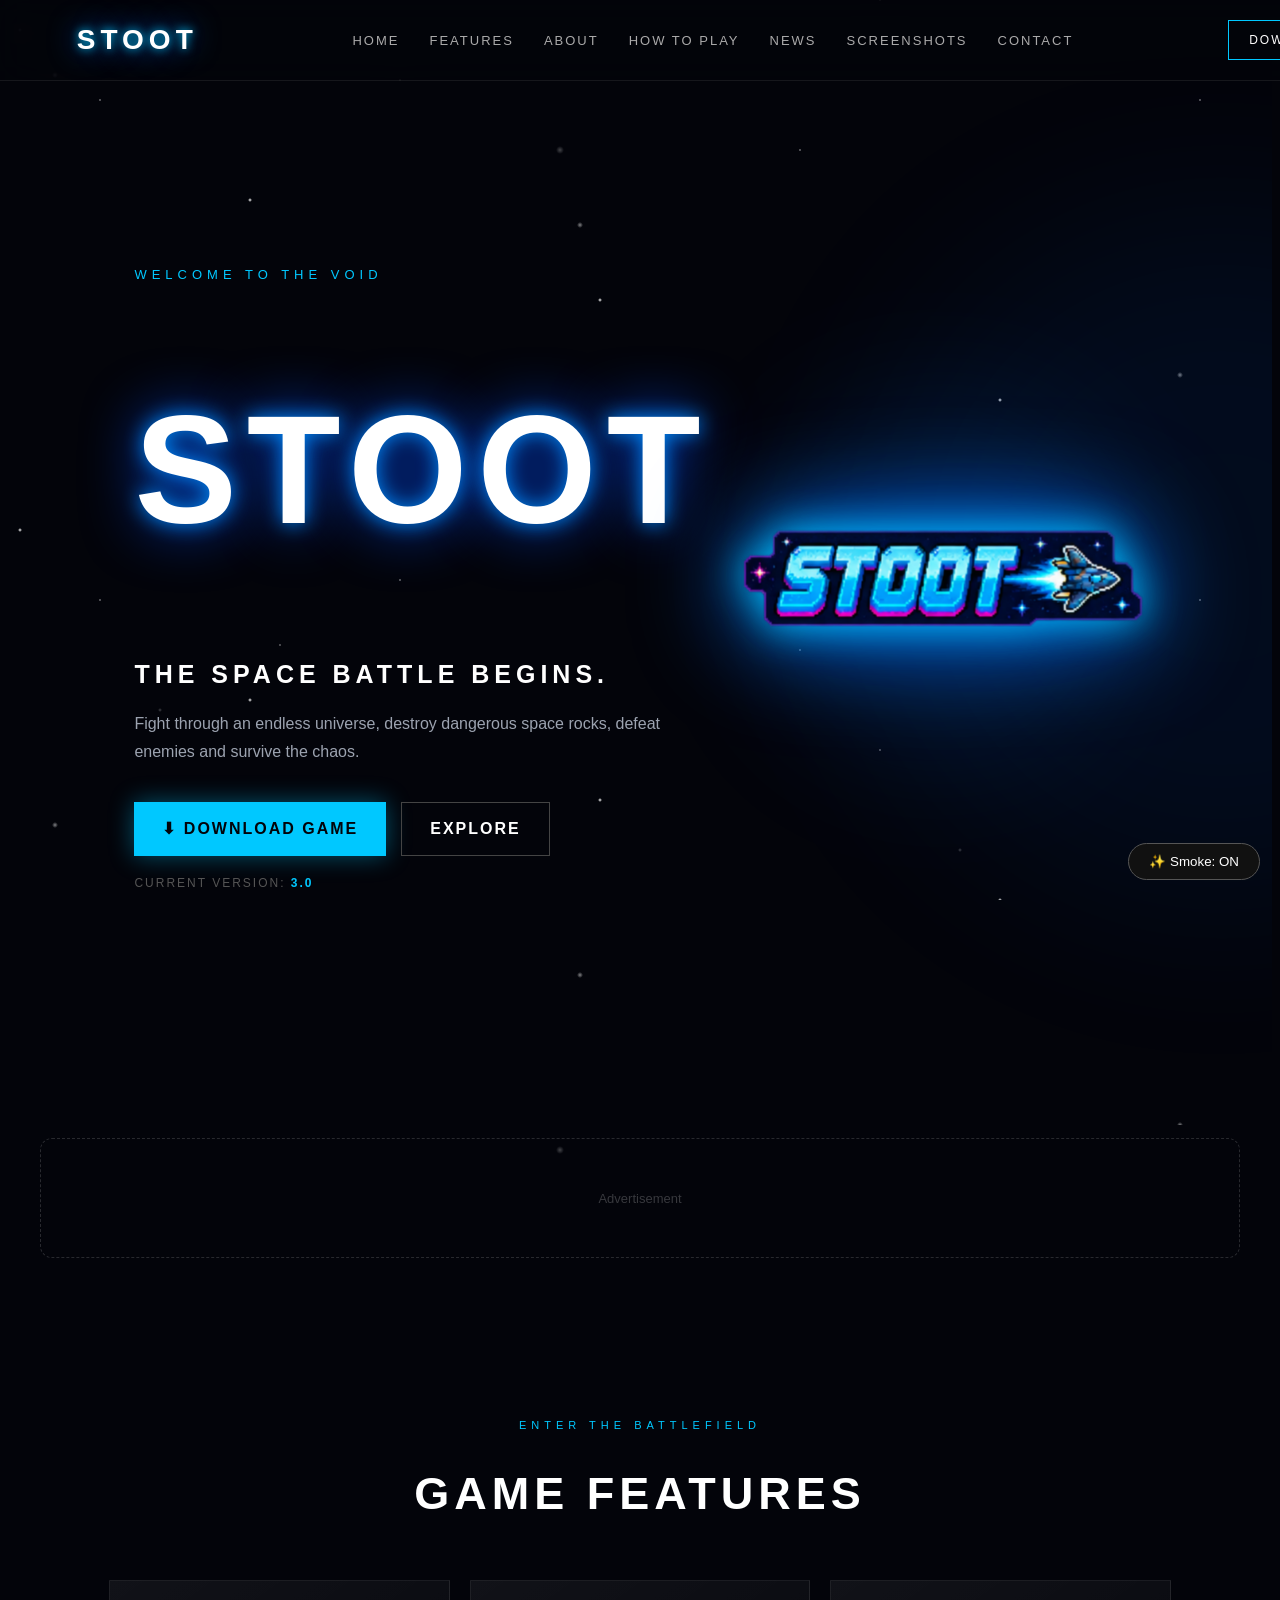
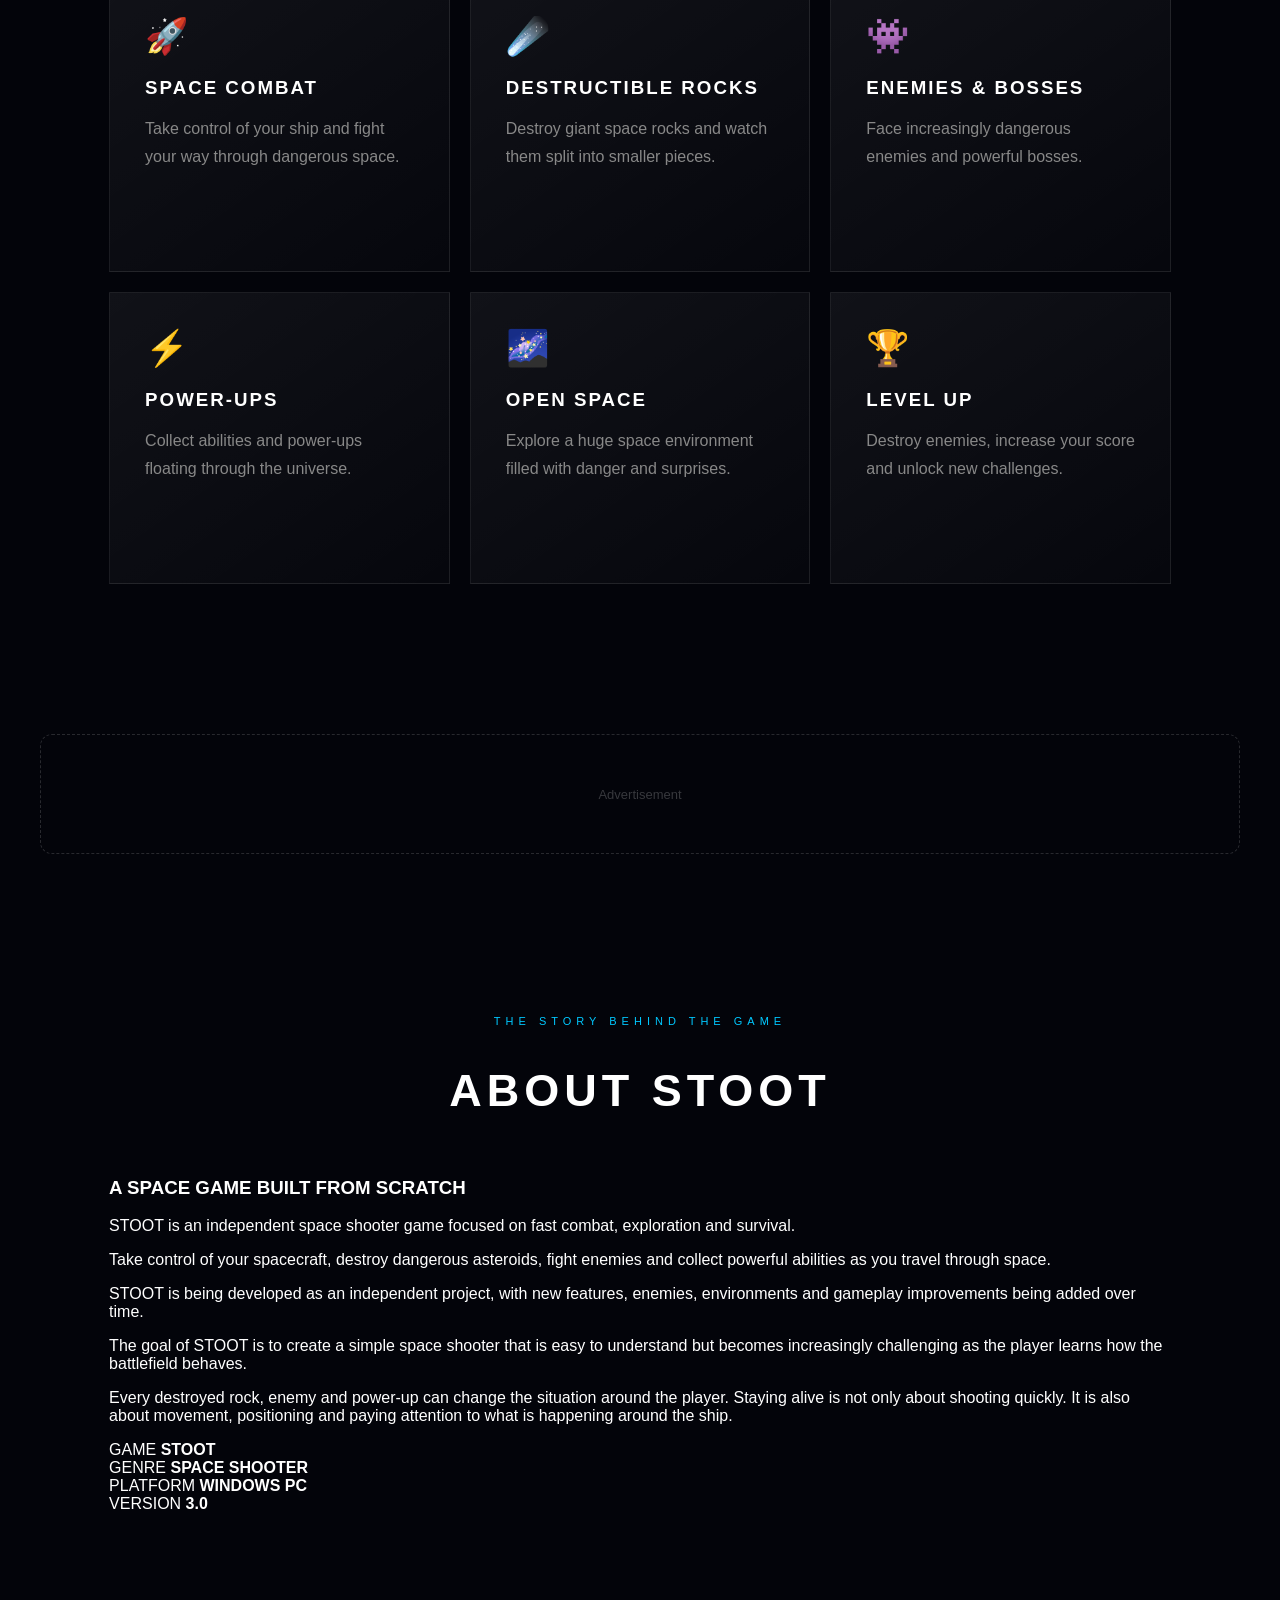
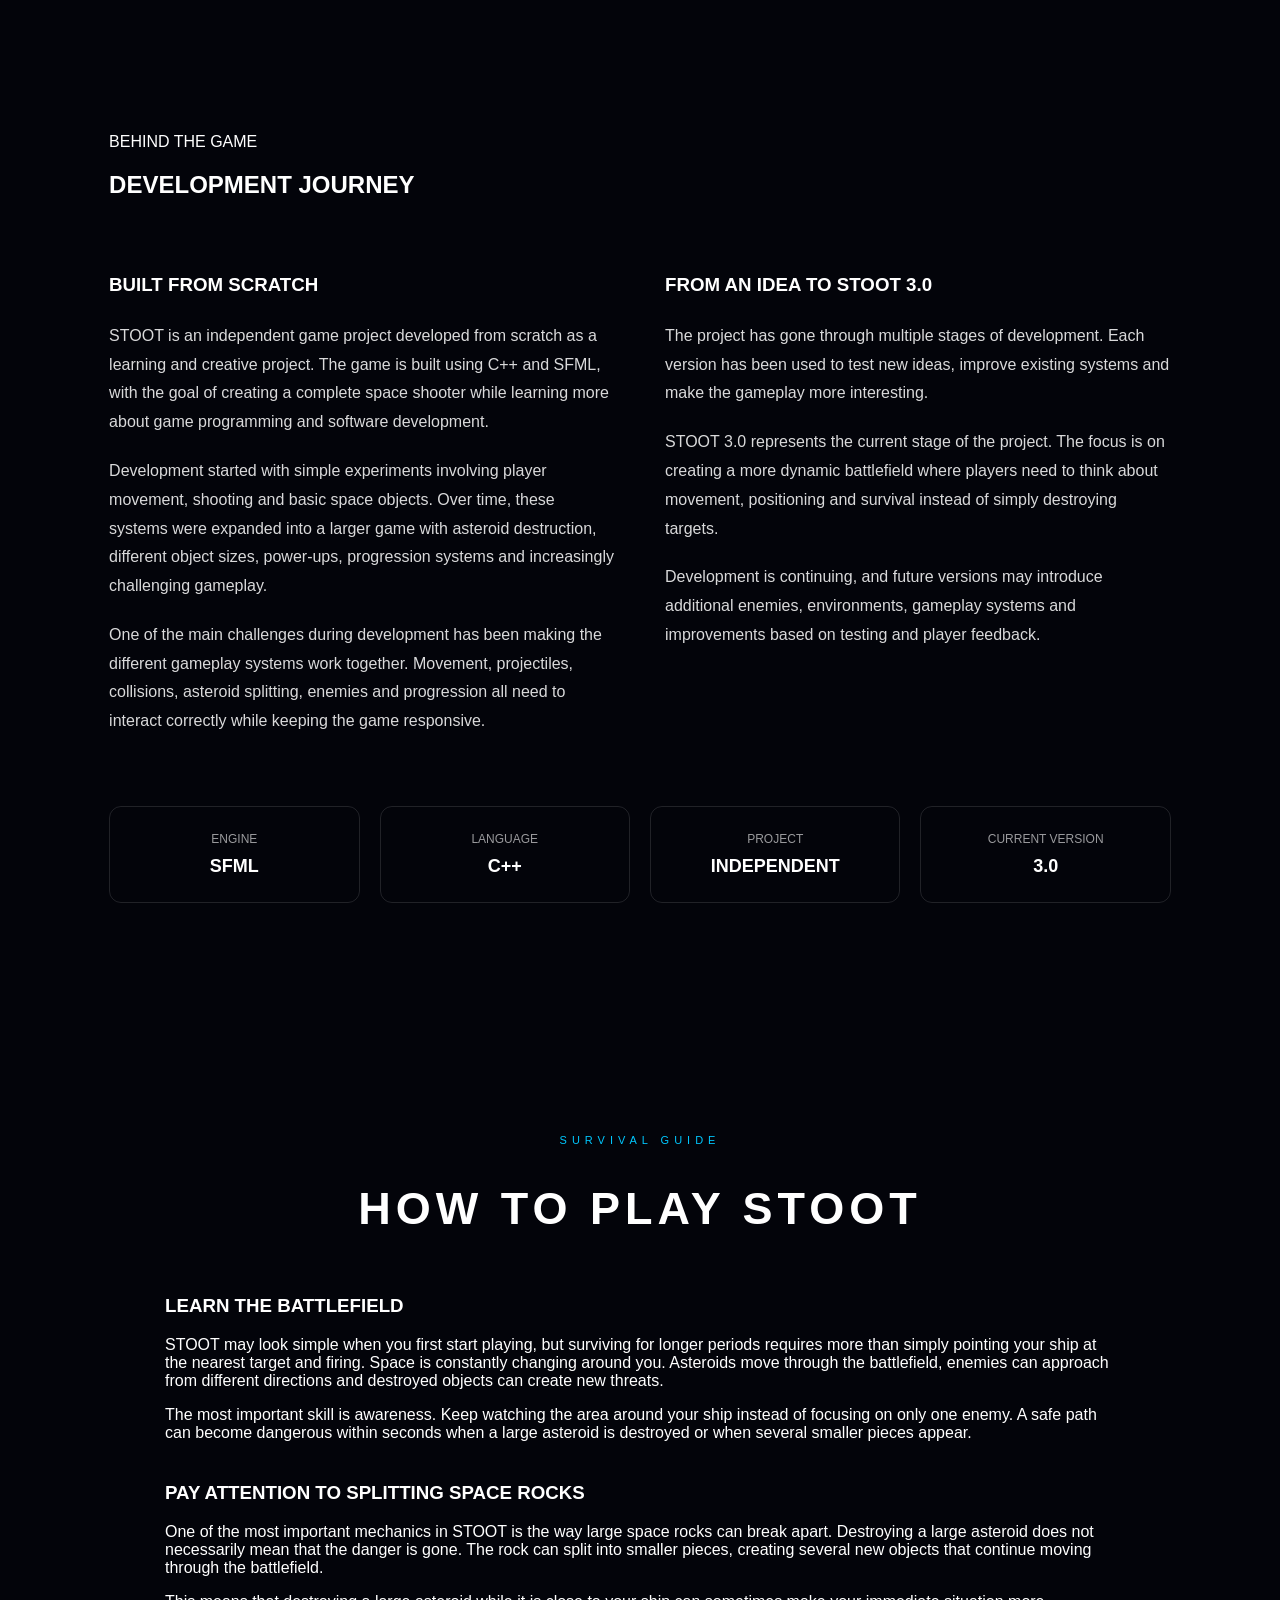
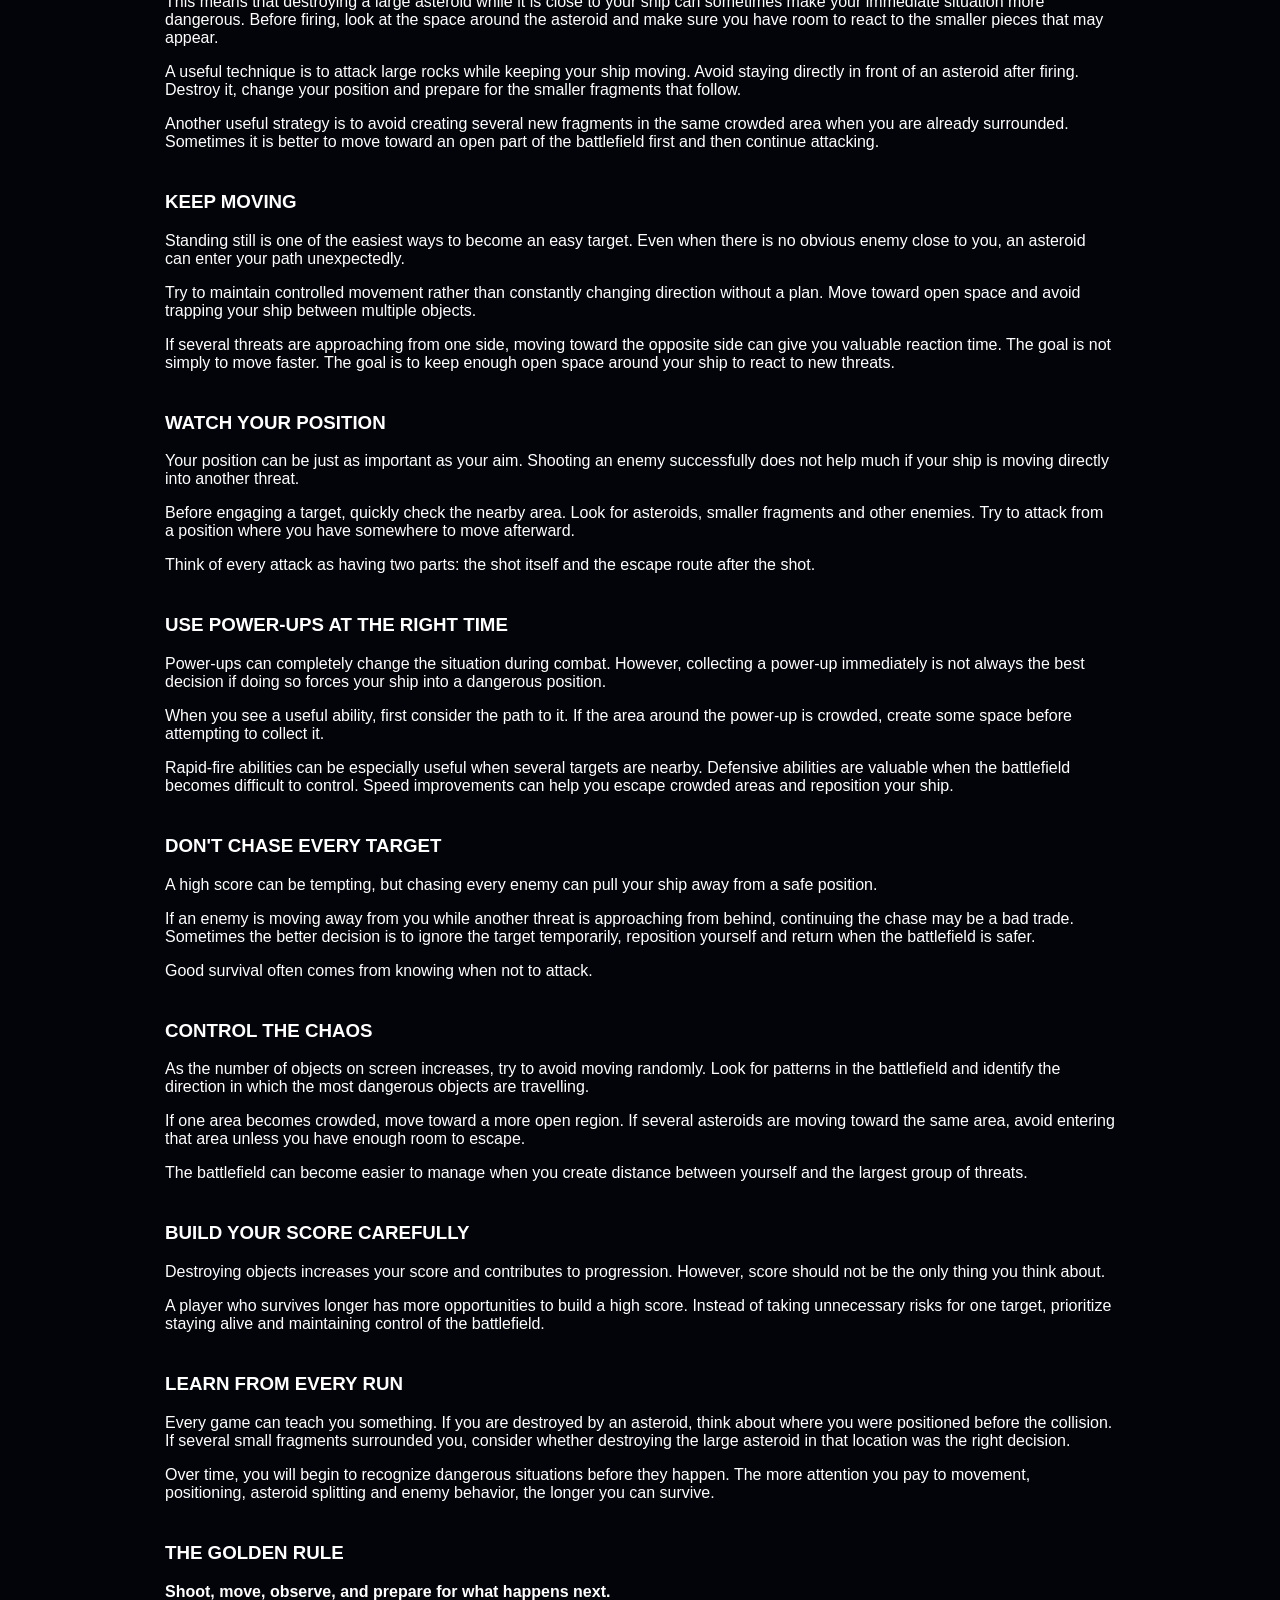
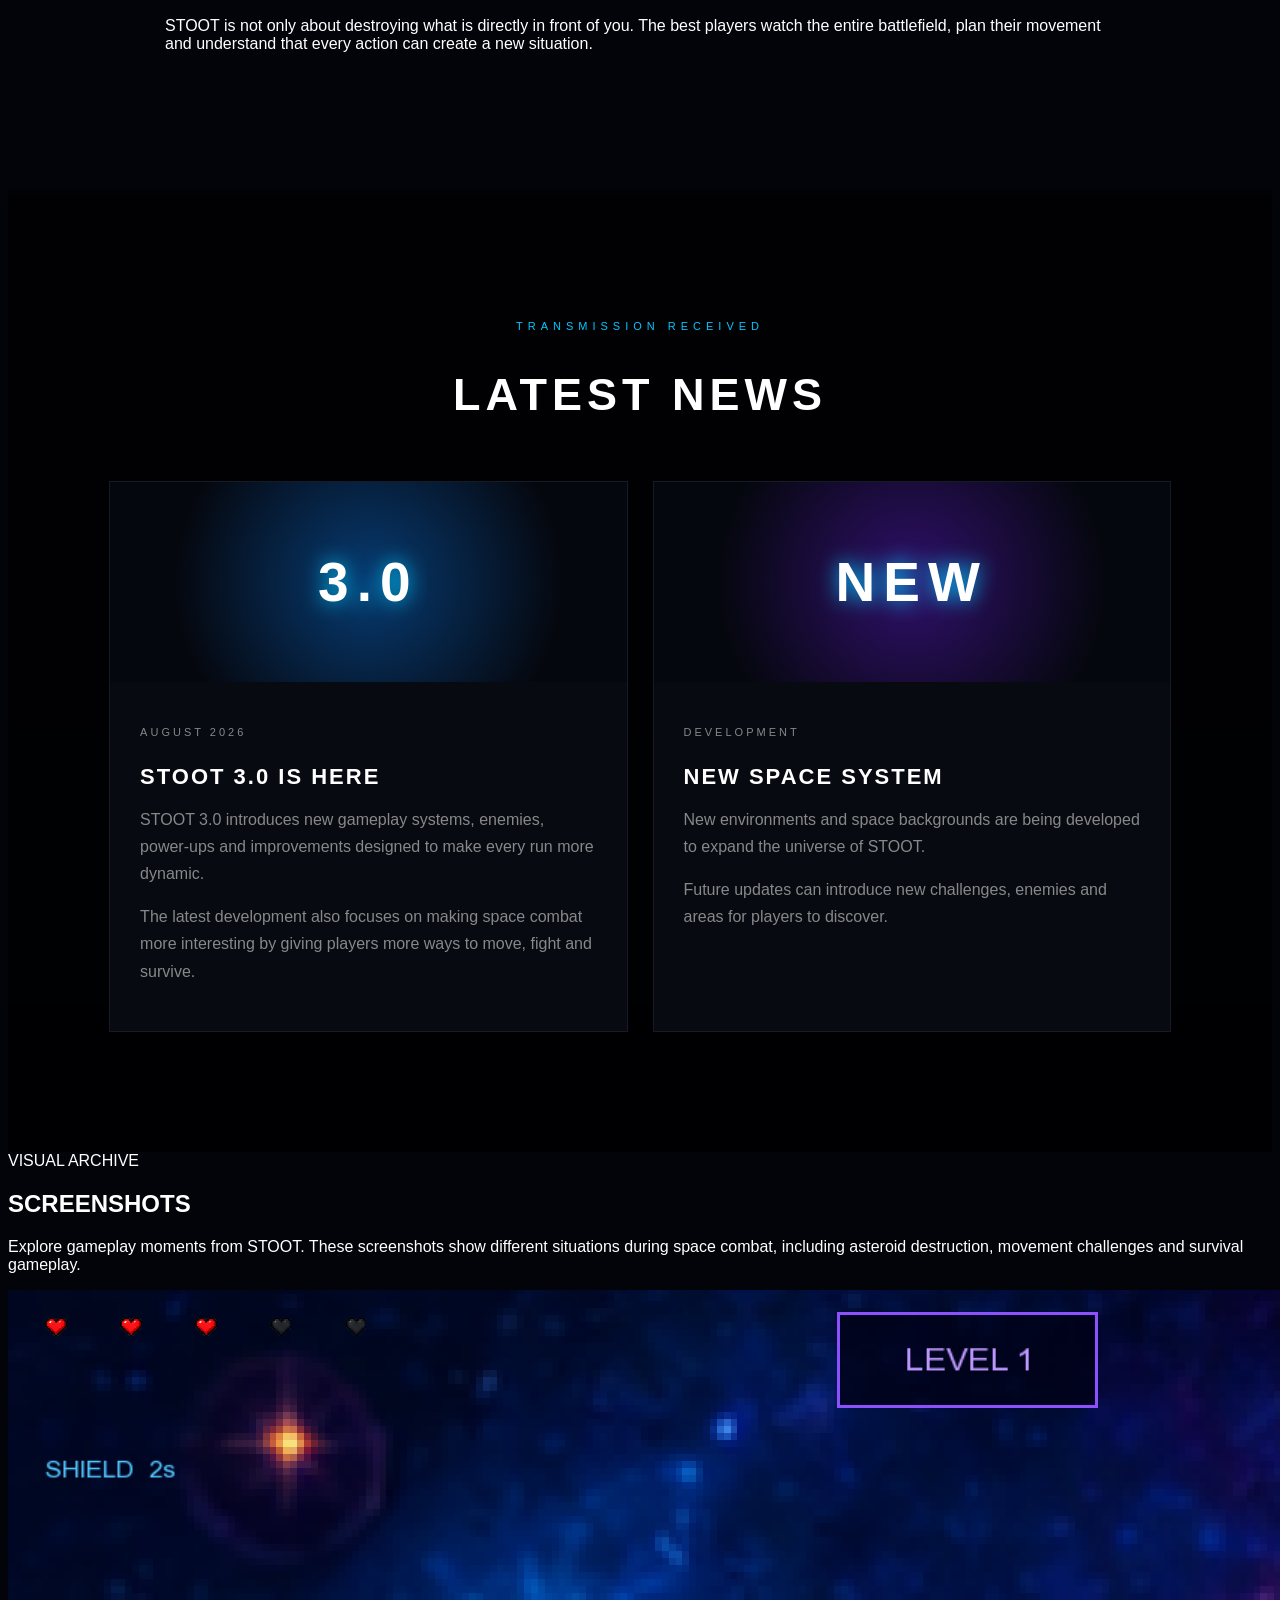
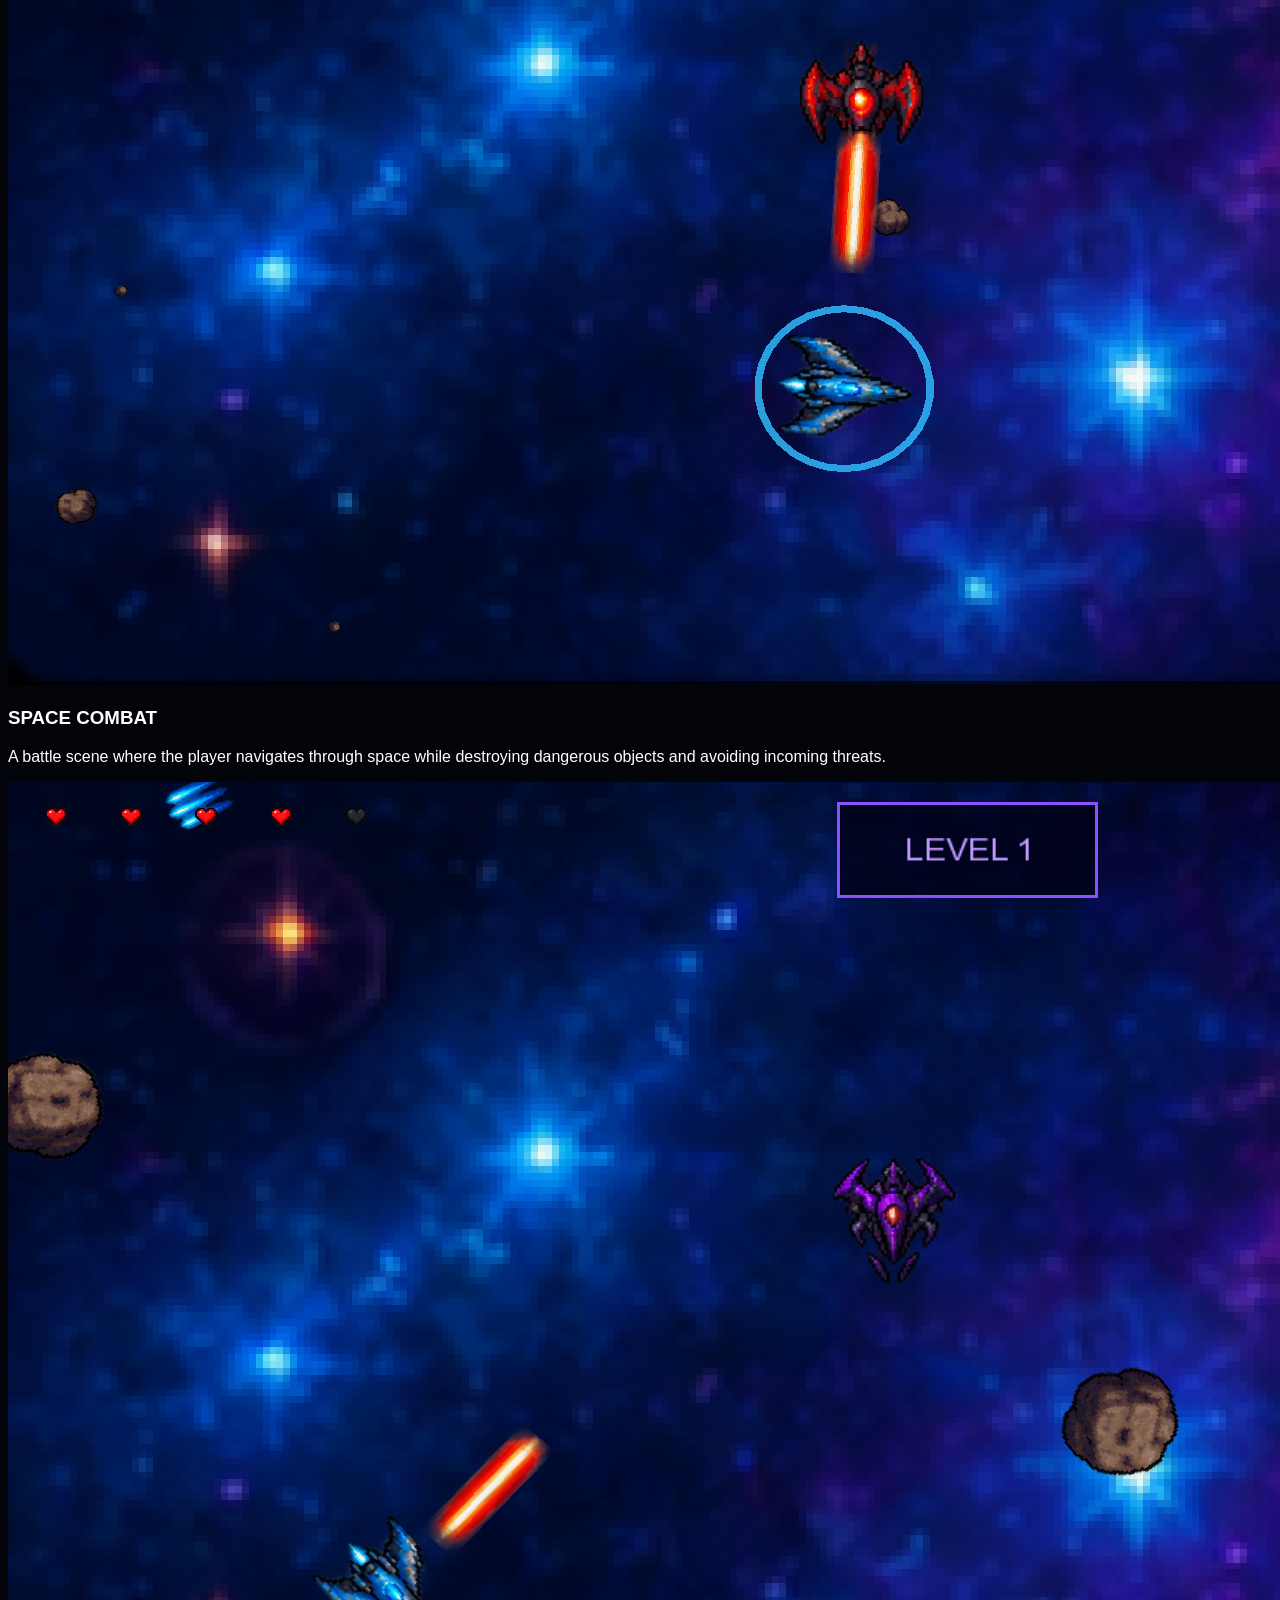
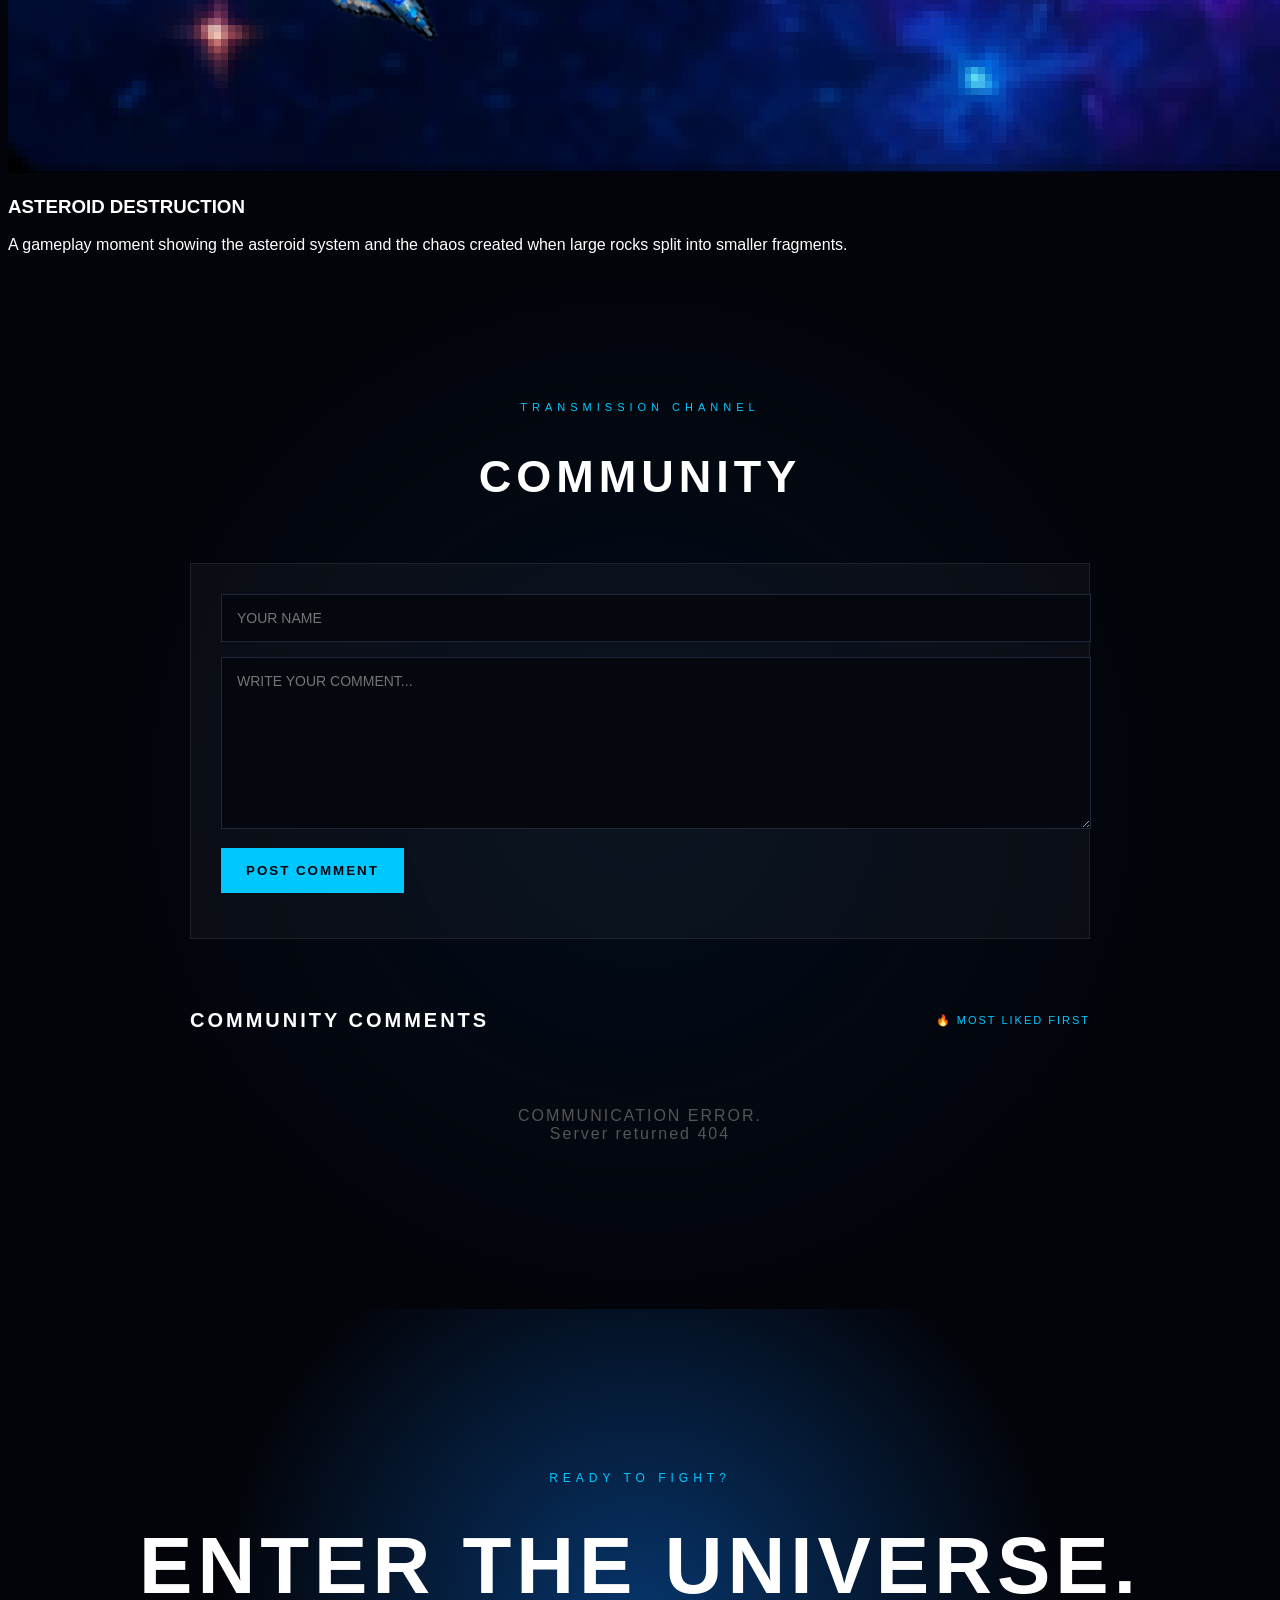
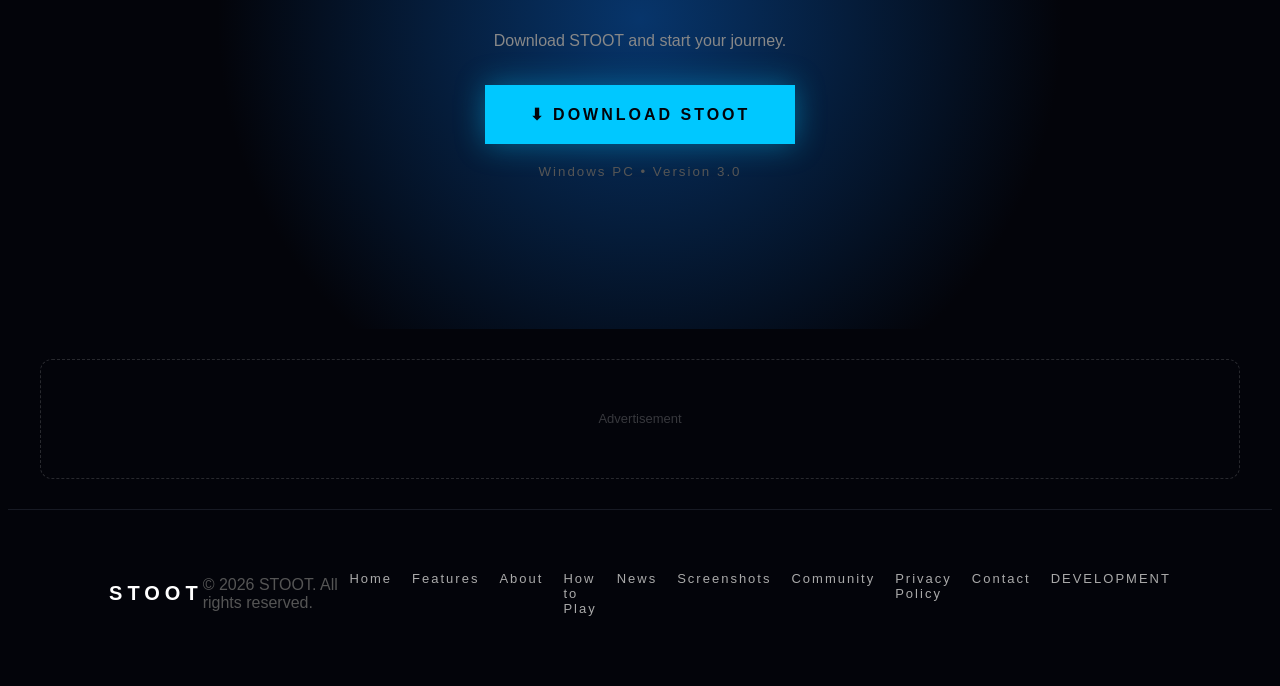
==== commit 8d156ab4: "Update index.html" ====
--- a/index.html
+++ b/index.html
@@ -434,8 +434,6 @@
     </div>
 
 </section>
-
-<!-- Development -->
 
     <!-- DEVELOPMENT JOURNEY -->
 <section id="development">
@@ -964,45 +962,52 @@
 
 <!-- SCREENSHOTS -->
 
-<section id="screenshots"
-         class="section">
-
-    <div class="section-title">
-
-        <p>
-            SEE THE GAME
-        </p>
-
-        <h2>
-            SCREENSHOTS
-        </h2>
-
-    </div>
-
-
-    <div class="screenshots">
-
-        <div class="screenshot">
-
-            <img
-                src="images/gameplay1.png"
-                alt="STOOT gameplay">
-
-        </div>
-
-
-        <div class="screenshot">
-
-            <img
-                src="images/gameplay2.png"
-                alt="STOOT gameplay">
-
-        </div>
+<section id="screenshots">
+
+    <div class="section-label">VISUAL ARCHIVE</div>
+
+    <h2>SCREENSHOTS</h2>
+
+    <p class="section-description">
+        Explore gameplay moments from STOOT. These screenshots show different
+        situations during space combat, including asteroid destruction,
+        movement challenges and survival gameplay.
+    </p>
+
+
+    <div class="screenshots-grid">
+
+        <div class="screenshot-card">
+
+            <img src="images/gameplay1.png" alt="STOOT gameplay showing space combat">
+
+            <h3>SPACE COMBAT</h3>
+
+            <p>
+                A battle scene where the player navigates through space while
+                destroying dangerous objects and avoiding incoming threats.
+            </p>
+
+        </div>
+
+
+        <div class="screenshot-card">
+
+            <img src="images/gameplay2.png" alt="STOOT gameplay showing asteroid destruction">
+
+            <h3>ASTEROID DESTRUCTION</h3>
+
+            <p>
+                A gameplay moment showing the asteroid system and the chaos
+                created when large rocks split into smaller fragments.
+            </p>
+
+        </div>
+
 
     </div>
 
 </section>
-
 
 
 <!-- COMMUNITY -->
--- a/style.css
+++ b/style.css
@@ -1181,4 +1181,77 @@
     background: #222;
 }
 
+/* ================================
+   DEVELOPMENT JOURNEY
+================================ */
+
+#development {
+    padding: 100px 8%;
+}
+
+.development-content {
+    display: grid;
+    grid-template-columns: repeat(2, 1fr);
+    gap: 50px;
+    max-width: 1100px;
+    margin: 50px auto;
+}
+
+.development-text {
+    line-height: 1.8;
+}
+
+.development-text h3 {
+    margin-bottom: 20px;
+}
+
+.development-text p {
+    margin-bottom: 20px;
+    opacity: 0.85;
+}
+
+.development-info {
+    max-width: 1100px;
+    margin: 40px auto 0;
+    display: grid;
+    grid-template-columns: repeat(4, 1fr);
+    gap: 20px;
+}
+
+.development-info div {
+    padding: 25px;
+    text-align: center;
+    border: 1px solid rgba(255,255,255,0.12);
+    border-radius: 12px;
+}
+
+.development-info span {
+    display: block;
+    font-size: 12px;
+    opacity: 0.6;
+    margin-bottom: 10px;
+}
+
+.development-info strong {
+    font-size: 18px;
+}
+
+@media (max-width: 800px) {
+
+    .development-content {
+        grid-template-columns: 1fr;
+    }
+
+    .development-info {
+        grid-template-columns: repeat(2, 1fr);
+    }
+}
+
+@media (max-width: 500px) {
+
+    .development-info {
+        grid-template-columns: 1fr;
+    }
+}
+
 ```
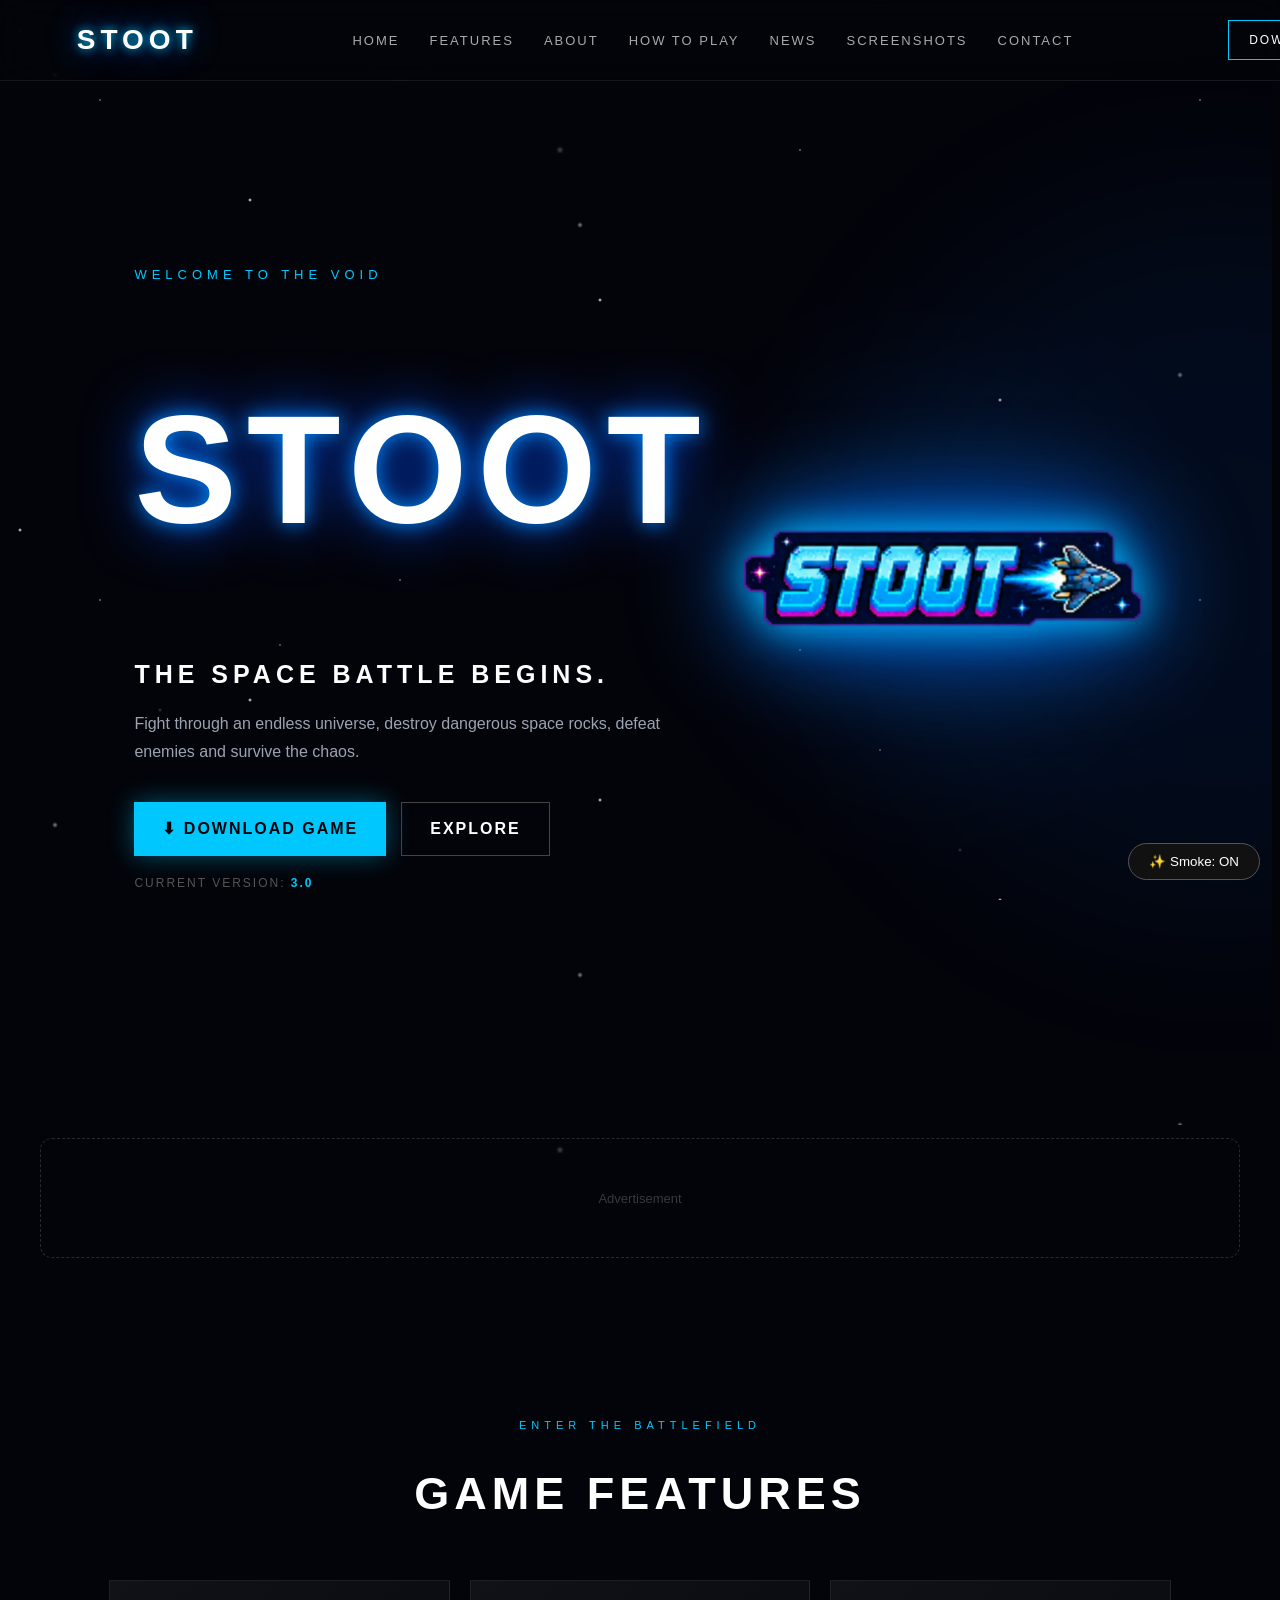
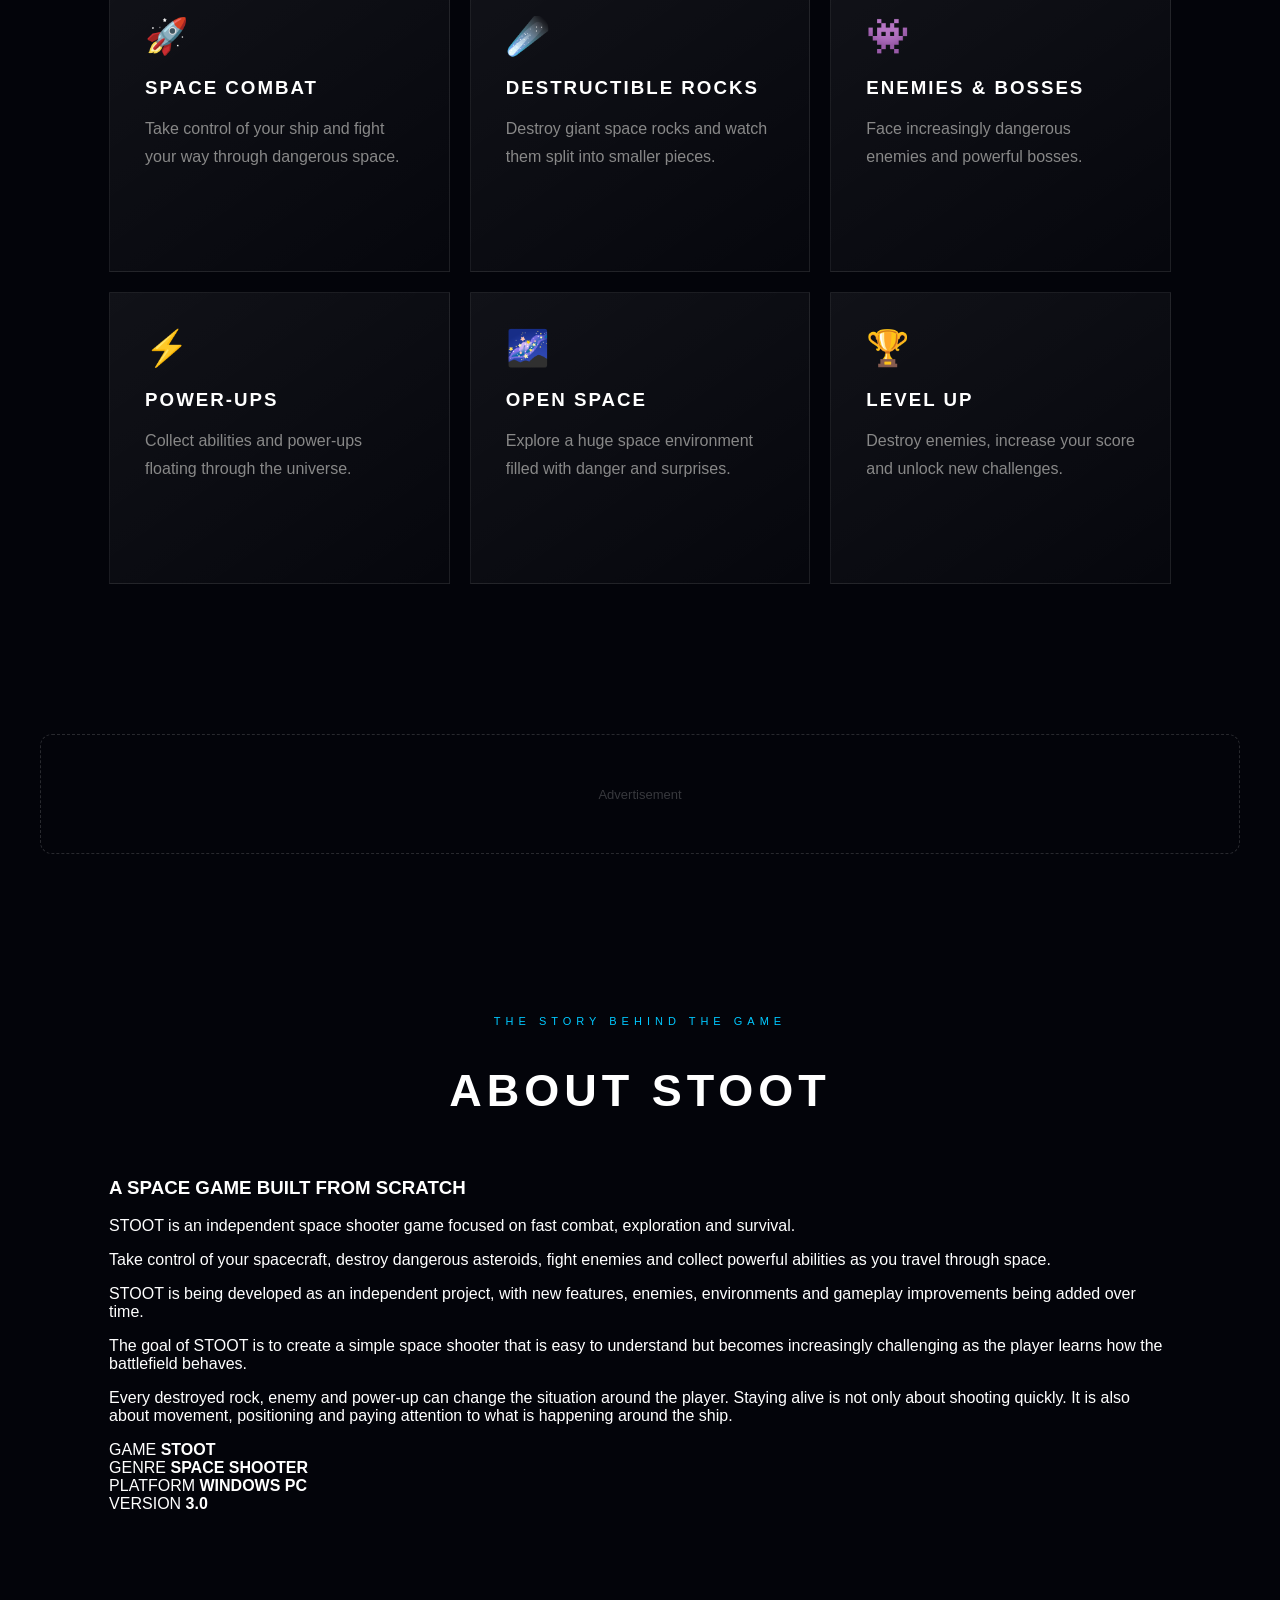
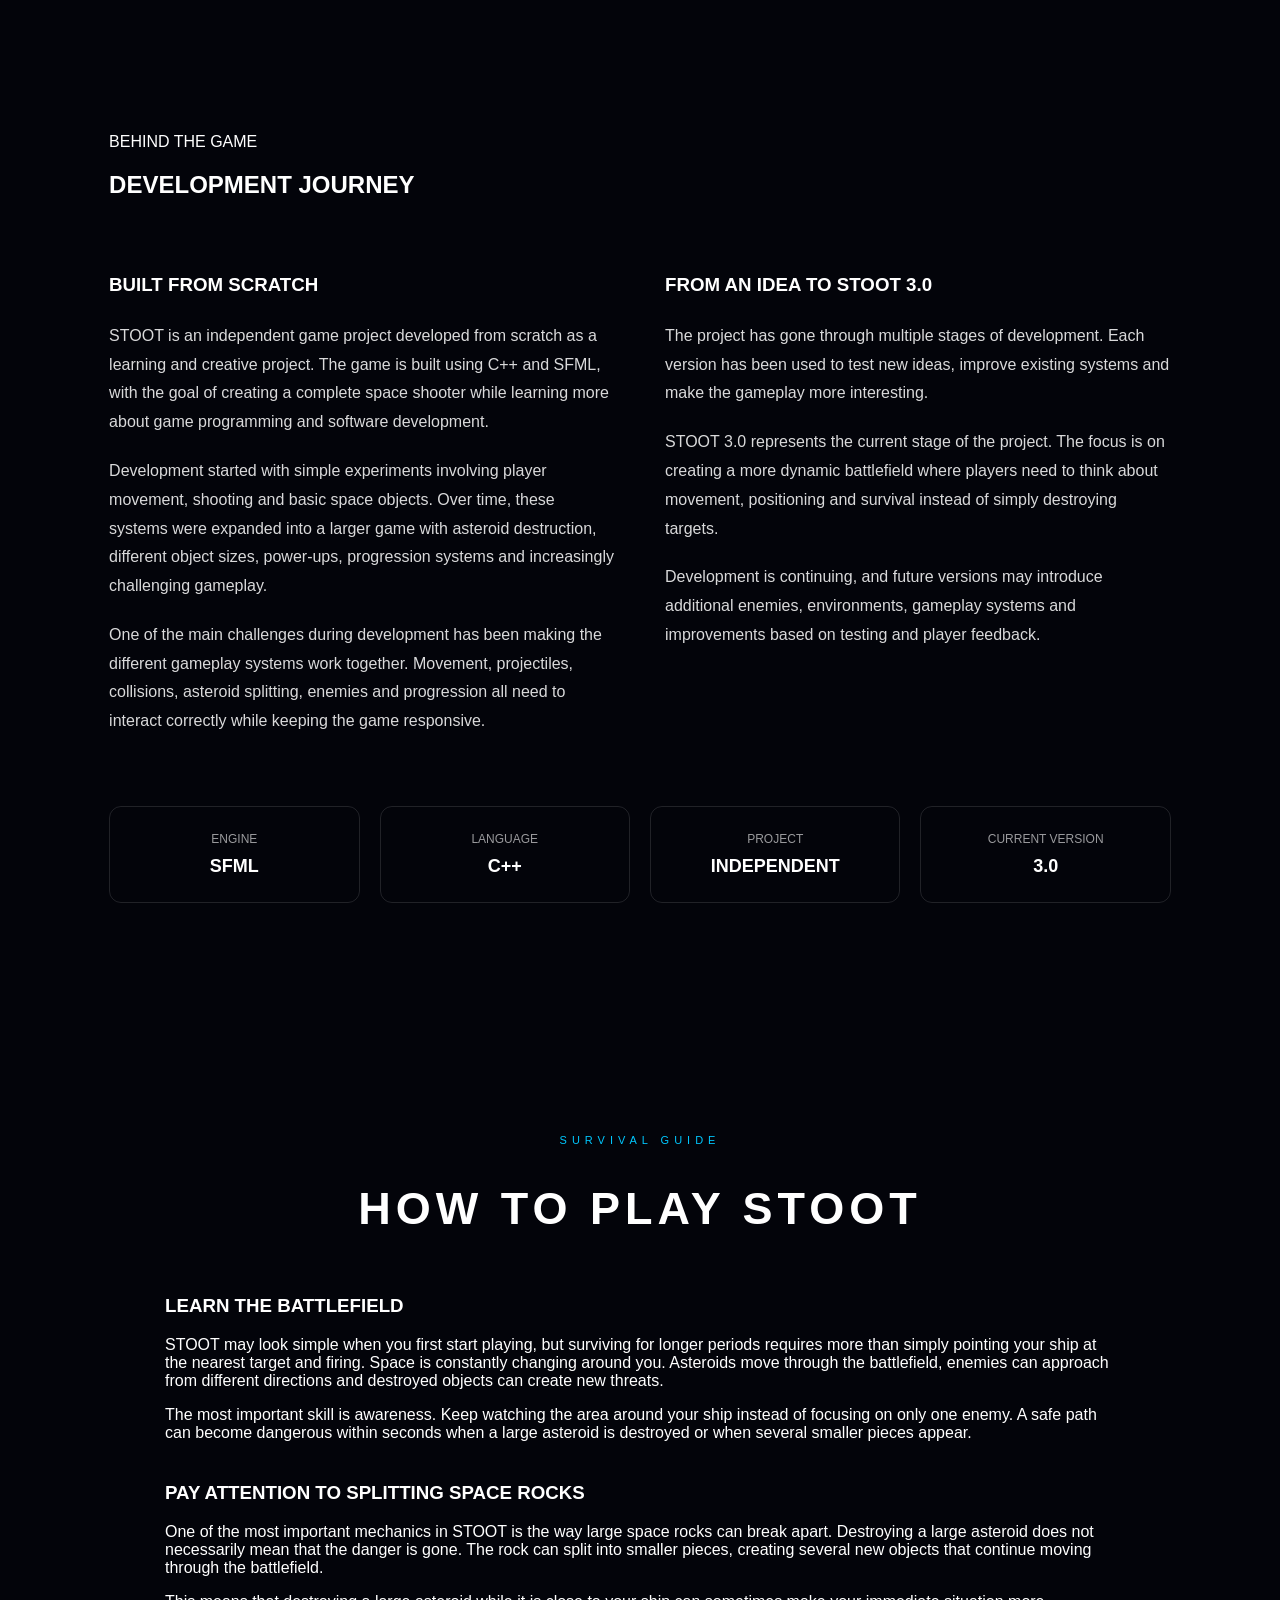
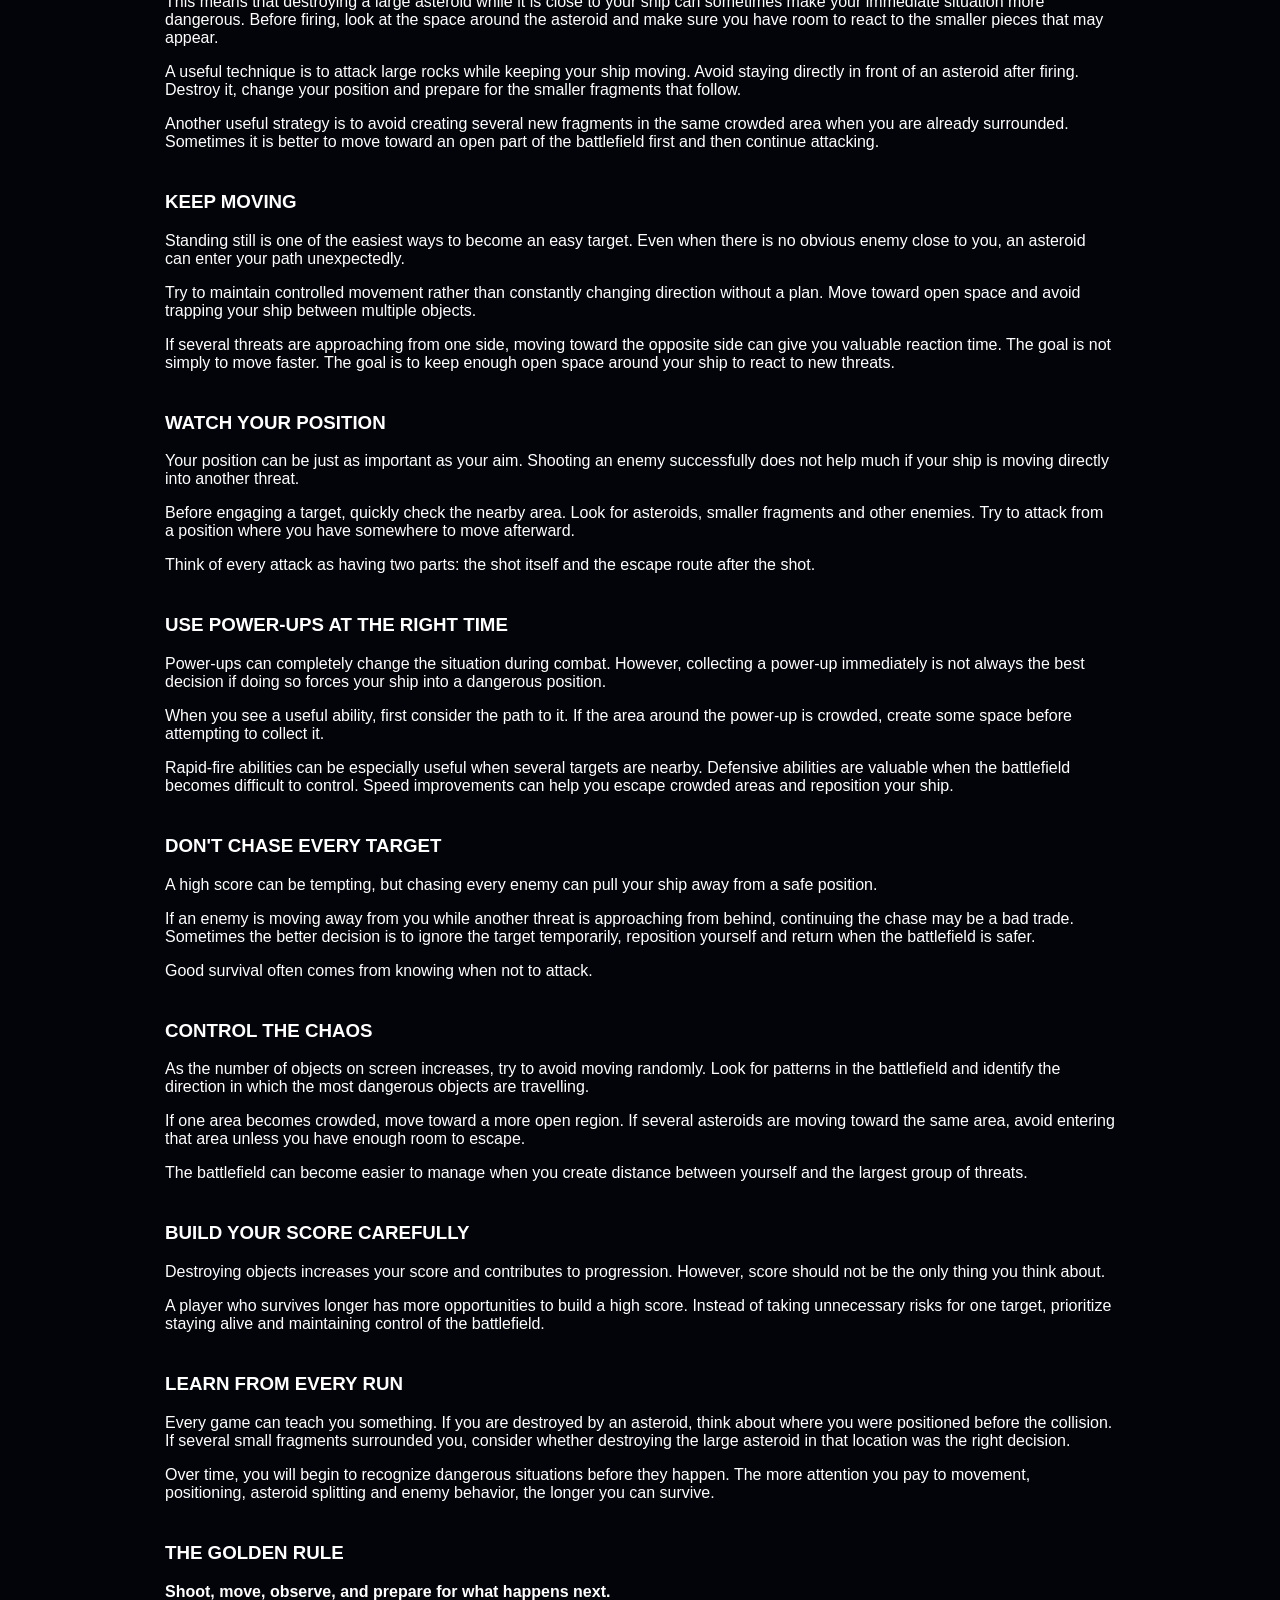
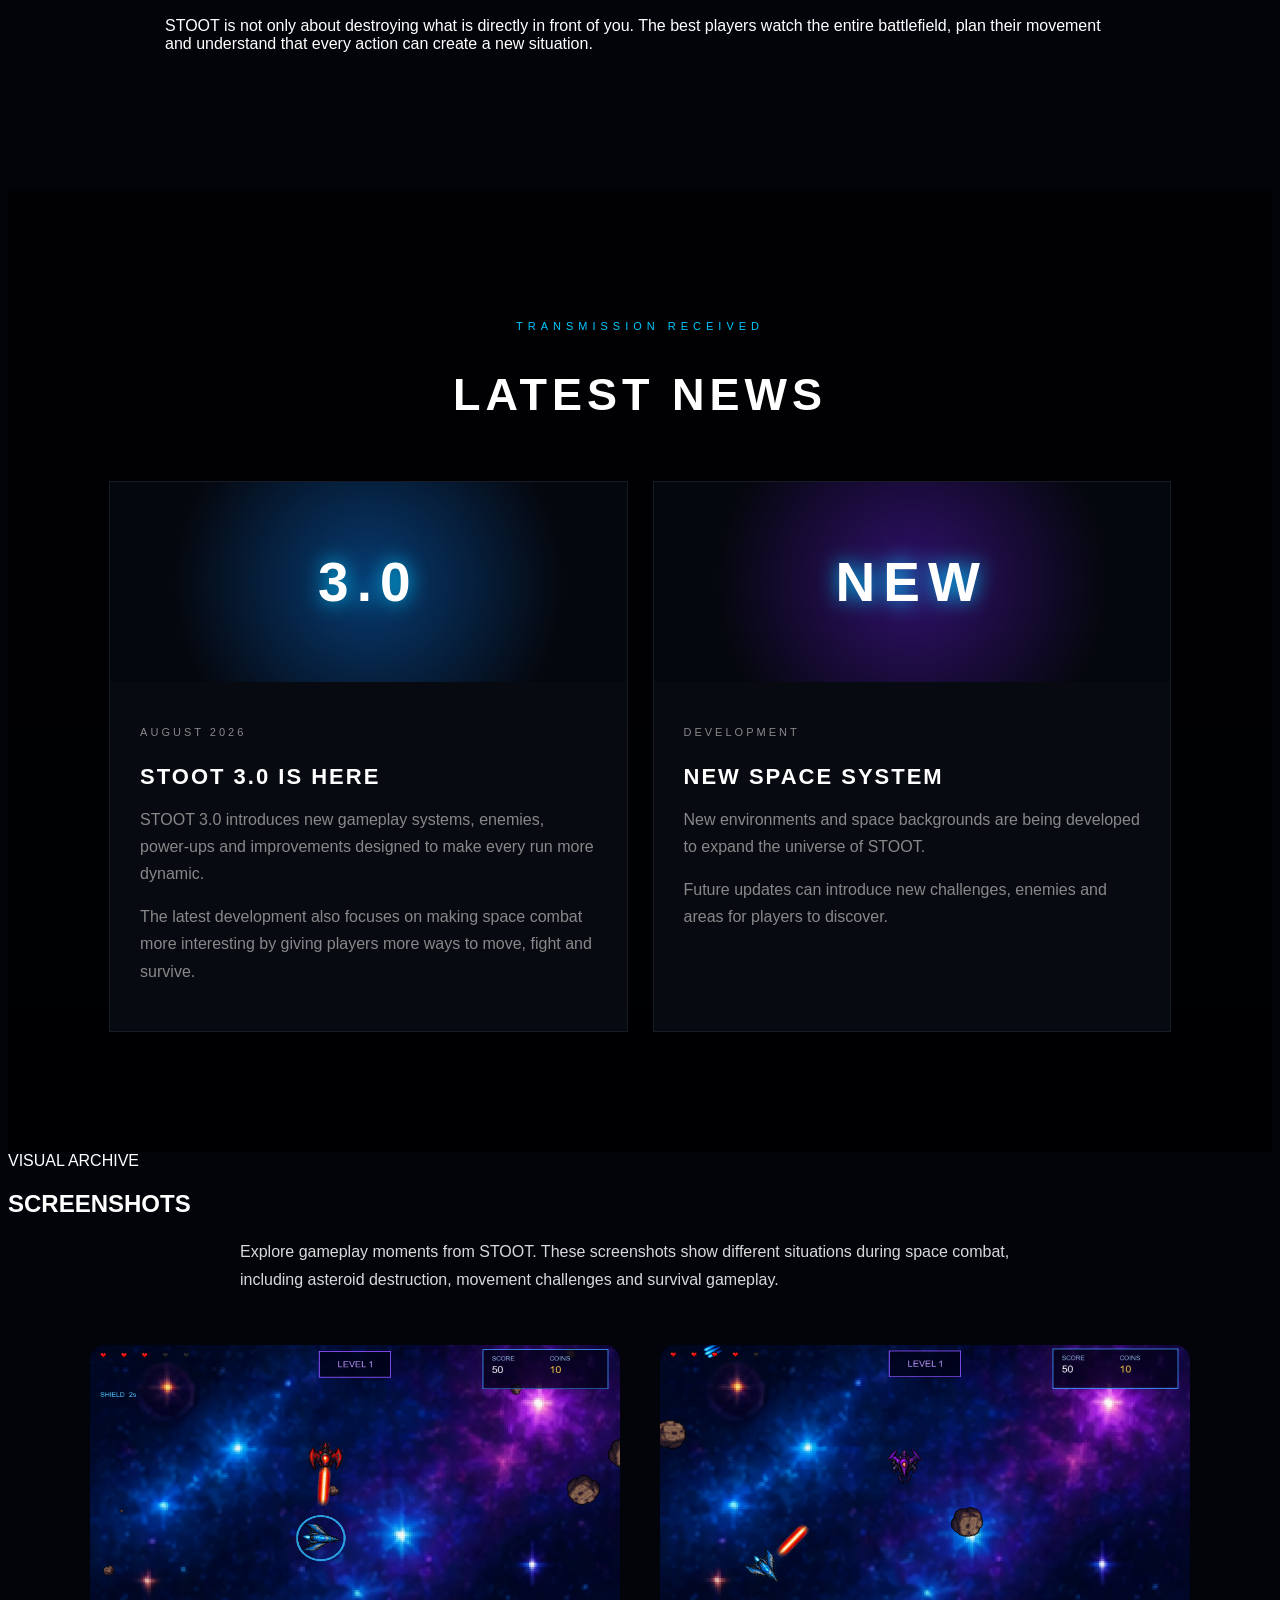
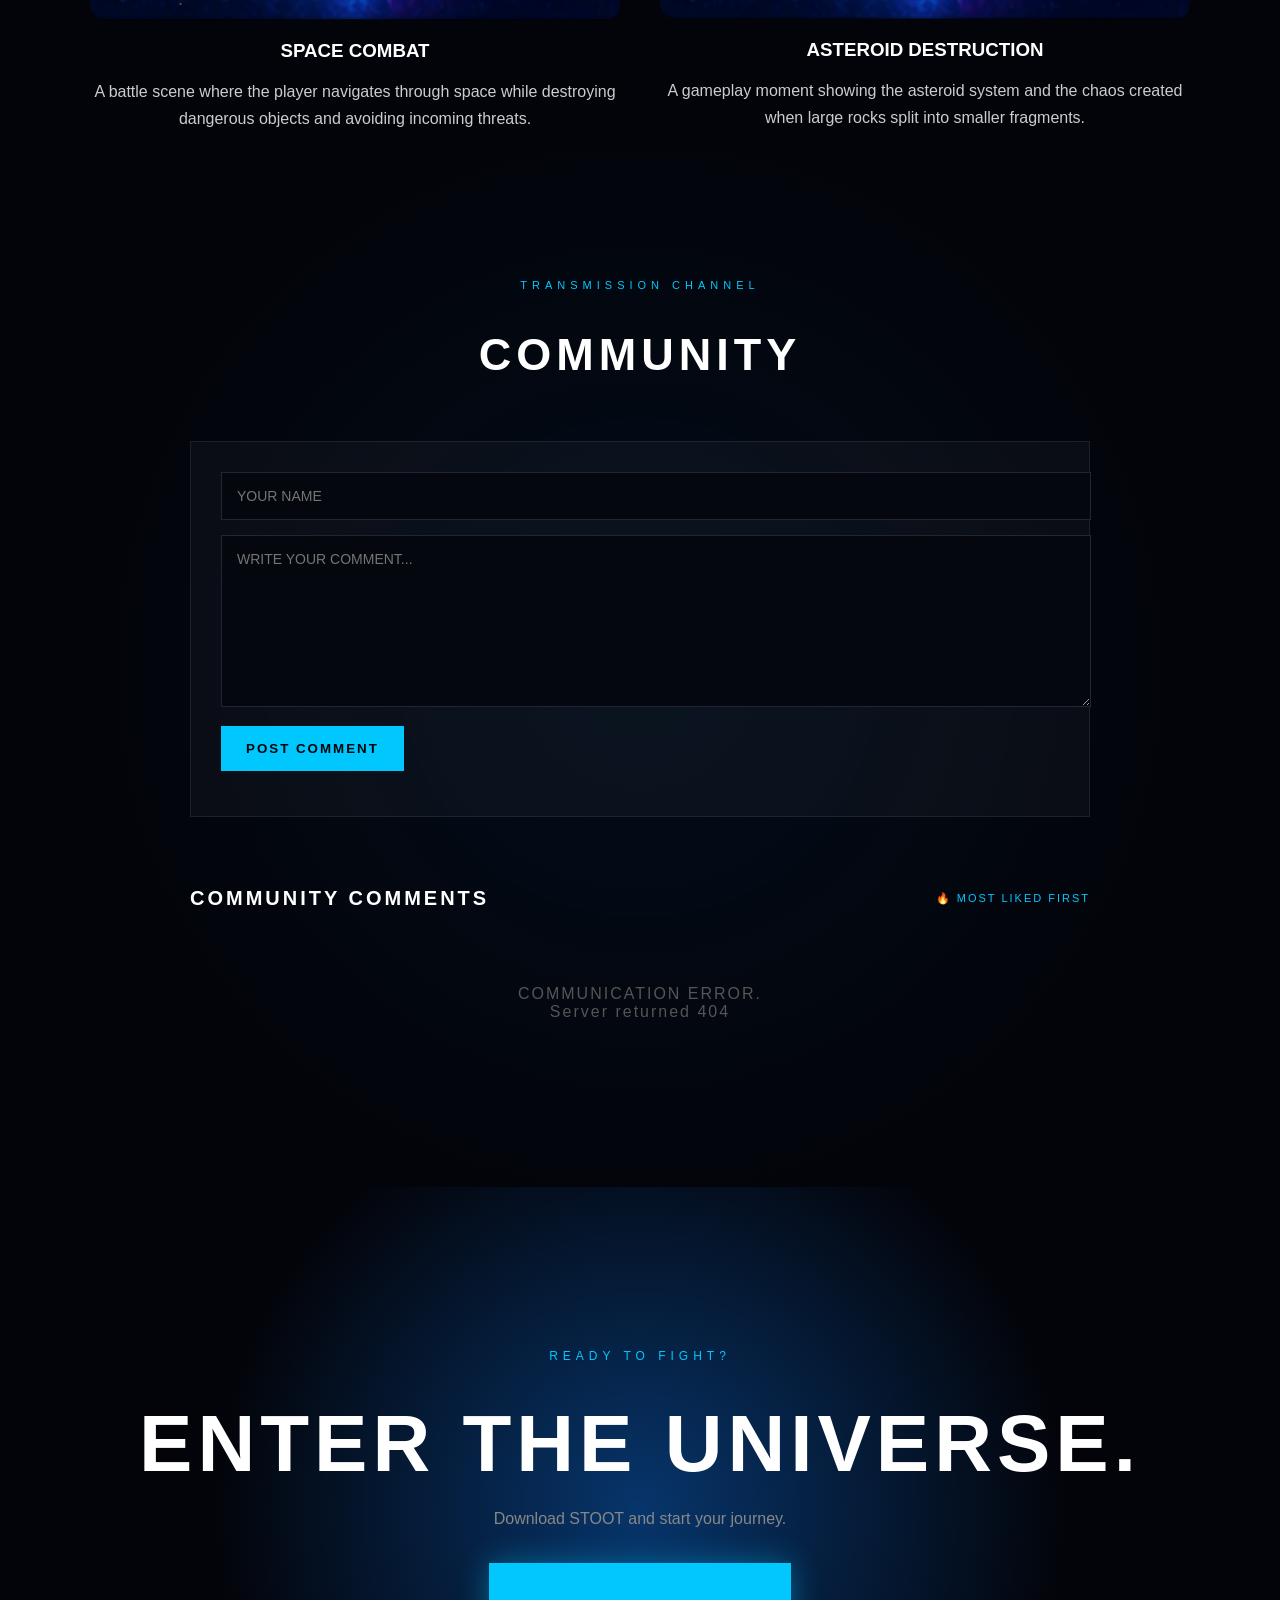
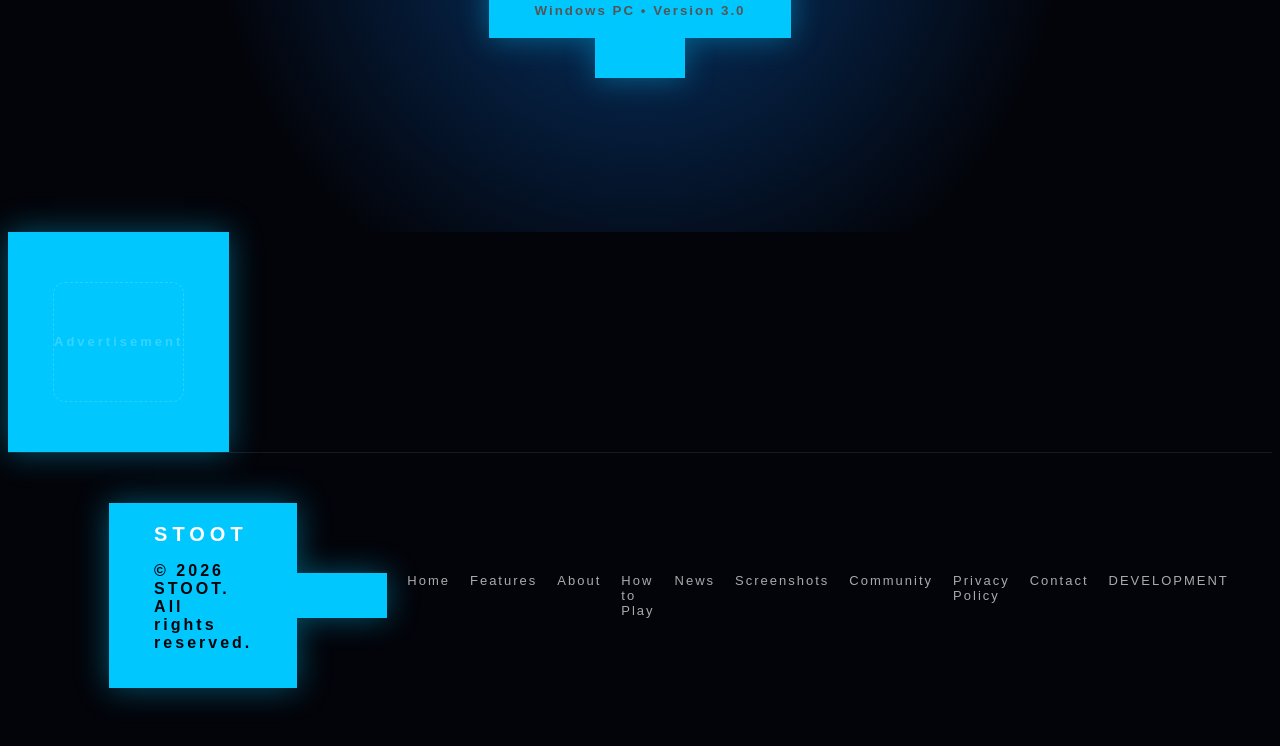
==== commit 03f95a06: "Update index.html" ====
--- a/index.html
+++ b/index.html
@@ -67,11 +67,8 @@
         </a>
 
     </nav>
-
-    <a class="nav-download"
-       href="game/STOOT.zip"
-       download="STOOT.zip">
-
+<a class="nav-download"
+   href="game.html">
         DOWNLOAD
 
     </a>
@@ -107,10 +104,8 @@
 
         <div class="buttons">
 
-            <a class="download-button"
-               href="game/STOOT.zip"
-               download="STOOT.zip">
-
+        <a class="download-button"
+   href="game.html">
                 <span>⬇</span>
 
                 DOWNLOAD GAME
@@ -1105,15 +1100,9 @@
         </p>
 
 
-        <a
-            class="big-download"
-            href="game/STOOT.zip"
-            download="STOOT.zip">
-
-            ⬇ DOWNLOAD STOOT
-
-        </a>
-
+      <a
+    class="big-download"
+    href="game.html">
 
         <small>
             Windows PC • Version 3.0
--- a/style.css
+++ b/style.css
@@ -1254,4 +1254,66 @@
     }
 }
 
+
+.section-description {
+    max-width: 800px;
+    margin: 20px auto 50px;
+    line-height: 1.8;
+    opacity: 0.85;
+}
+
+
+.screenshots-grid {
+
+    display: grid;
+    grid-template-columns: repeat(2, 1fr);
+    gap: 40px;
+    max-width: 1100px;
+    margin: auto;
+
+}
+
+
+.screenshot-card {
+
+    text-align: center;
+
+}
+
+
+.screenshot-card img {
+
+    width: 100%;
+    border-radius: 15px;
+    display: block;
+    margin-bottom: 20px;
+
+}
+
+
+.screenshot-card h3 {
+
+    margin-bottom: 15px;
+
+}
+
+
+.screenshot-card p {
+
+    line-height: 1.7;
+    opacity: 0.8;
+
+}
+
+
+@media(max-width:800px){
+
+    .screenshots-grid{
+
+        grid-template-columns:1fr;
+
+    }
+
+}
+
 ```
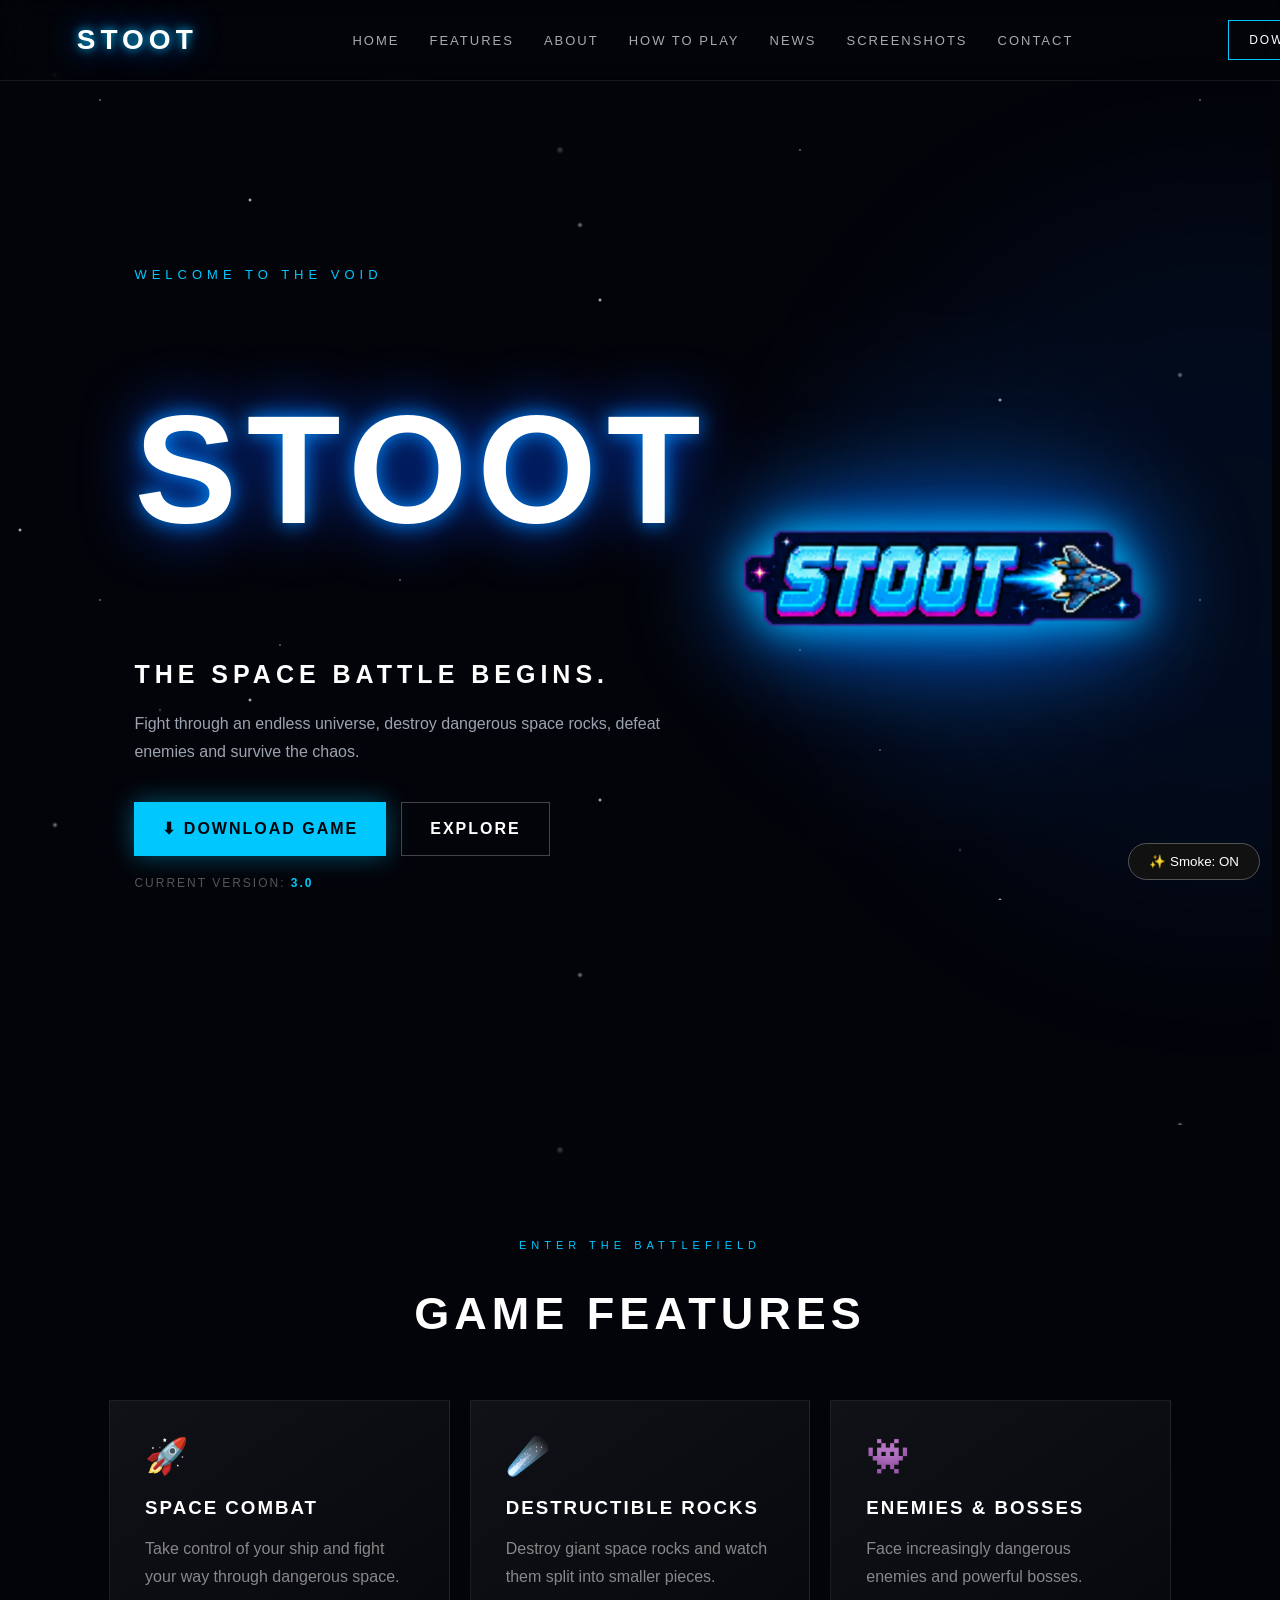
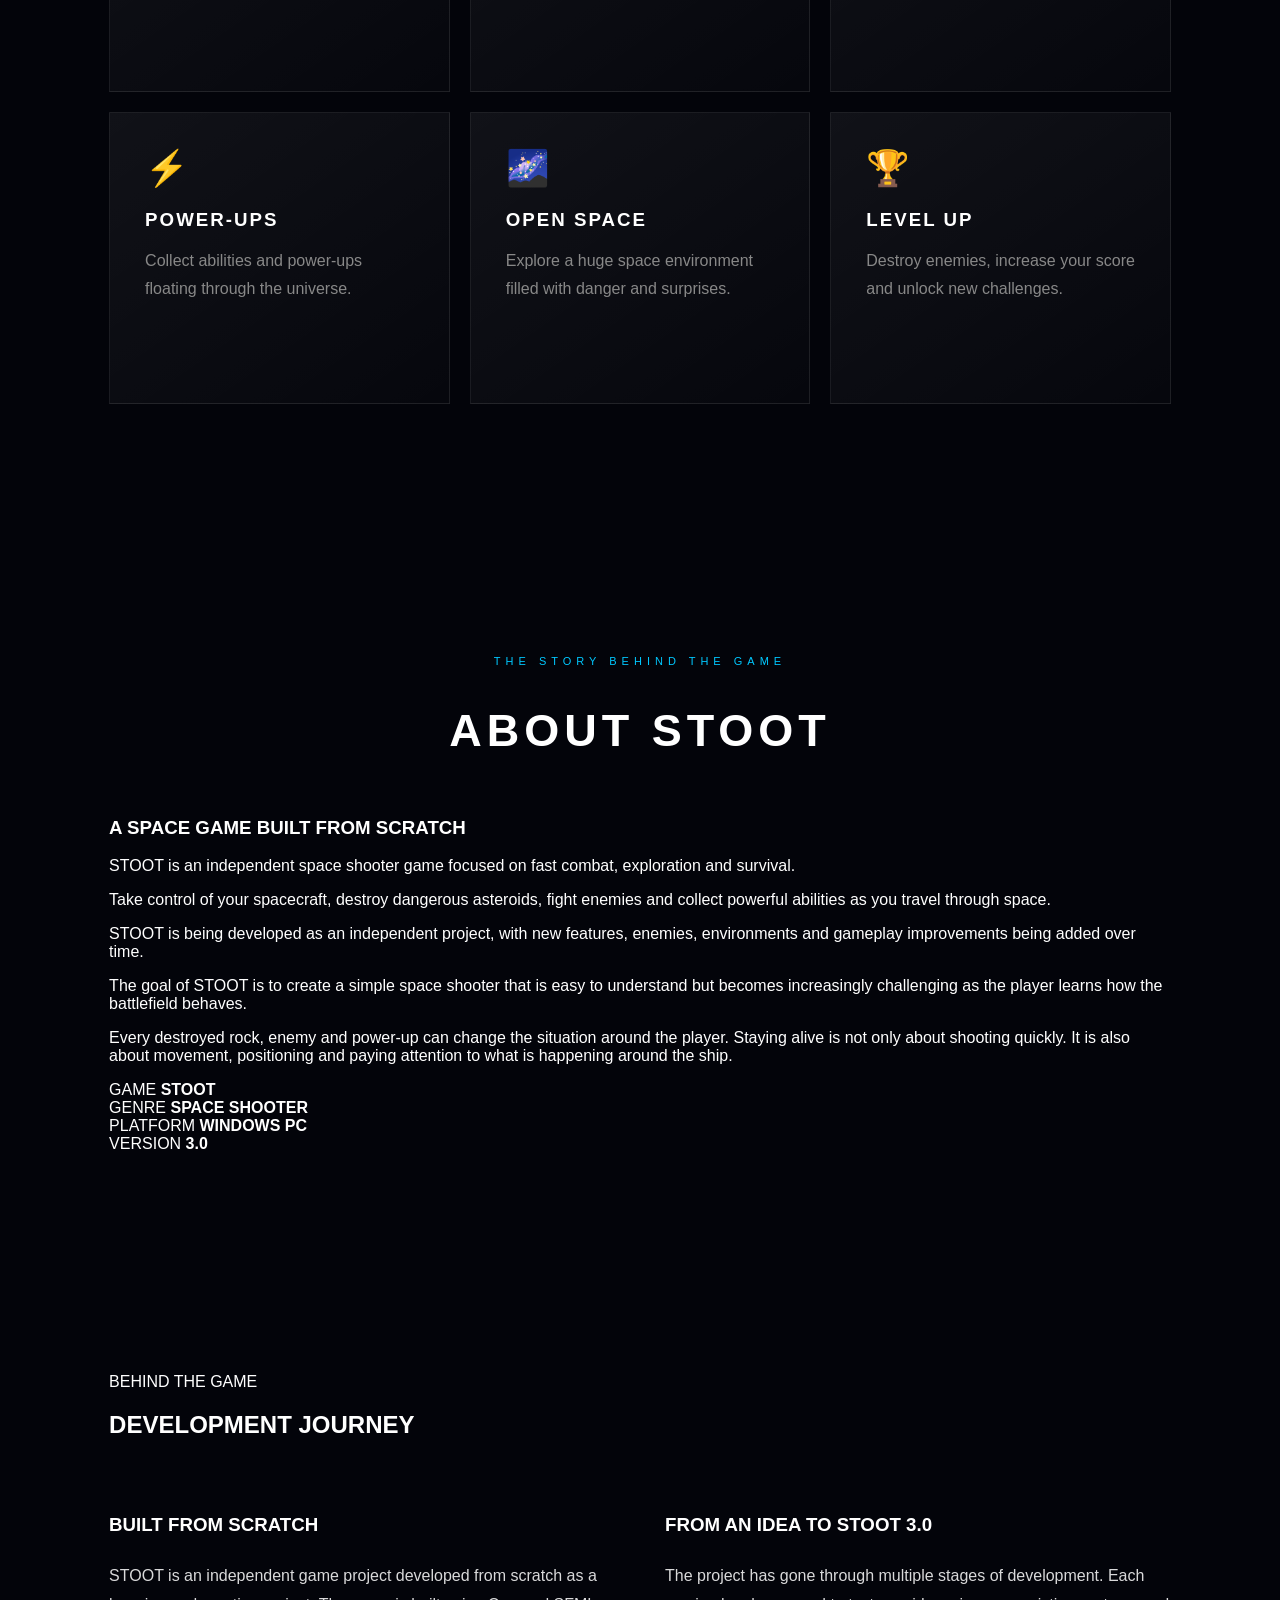
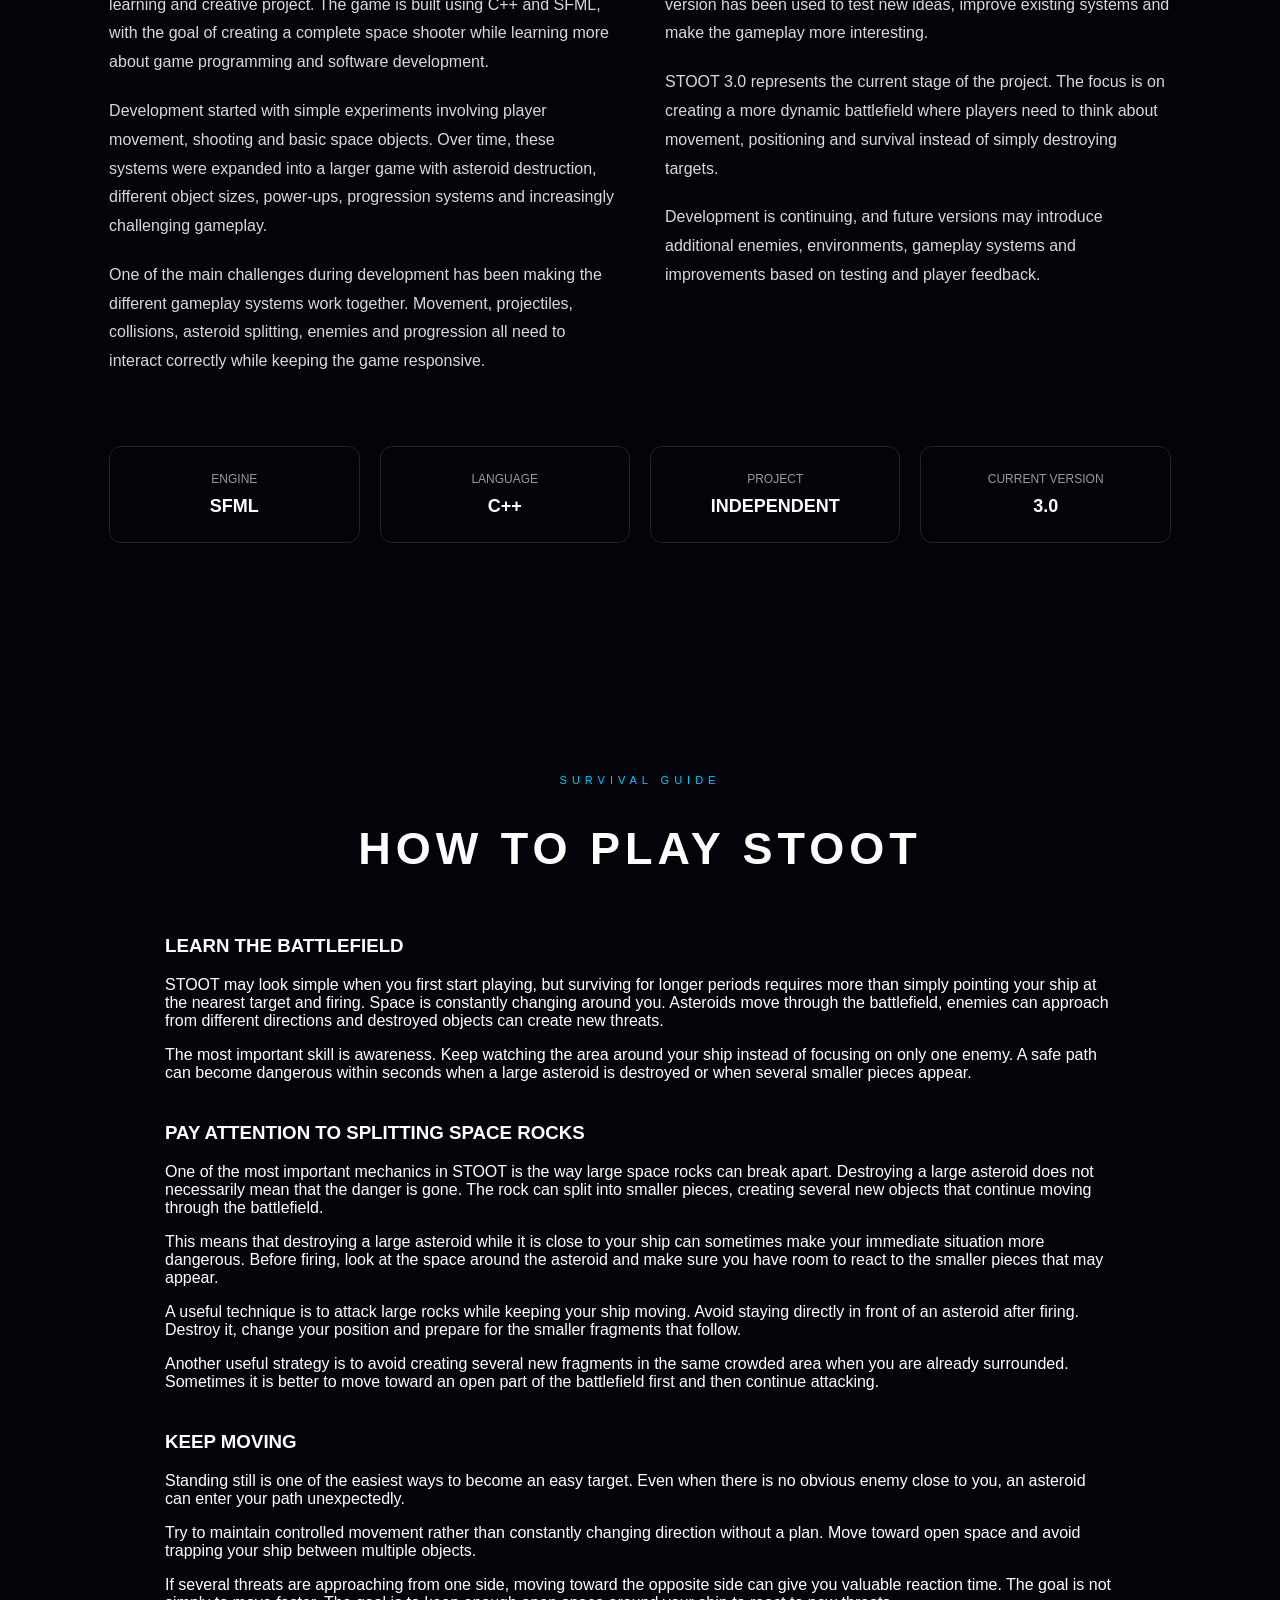
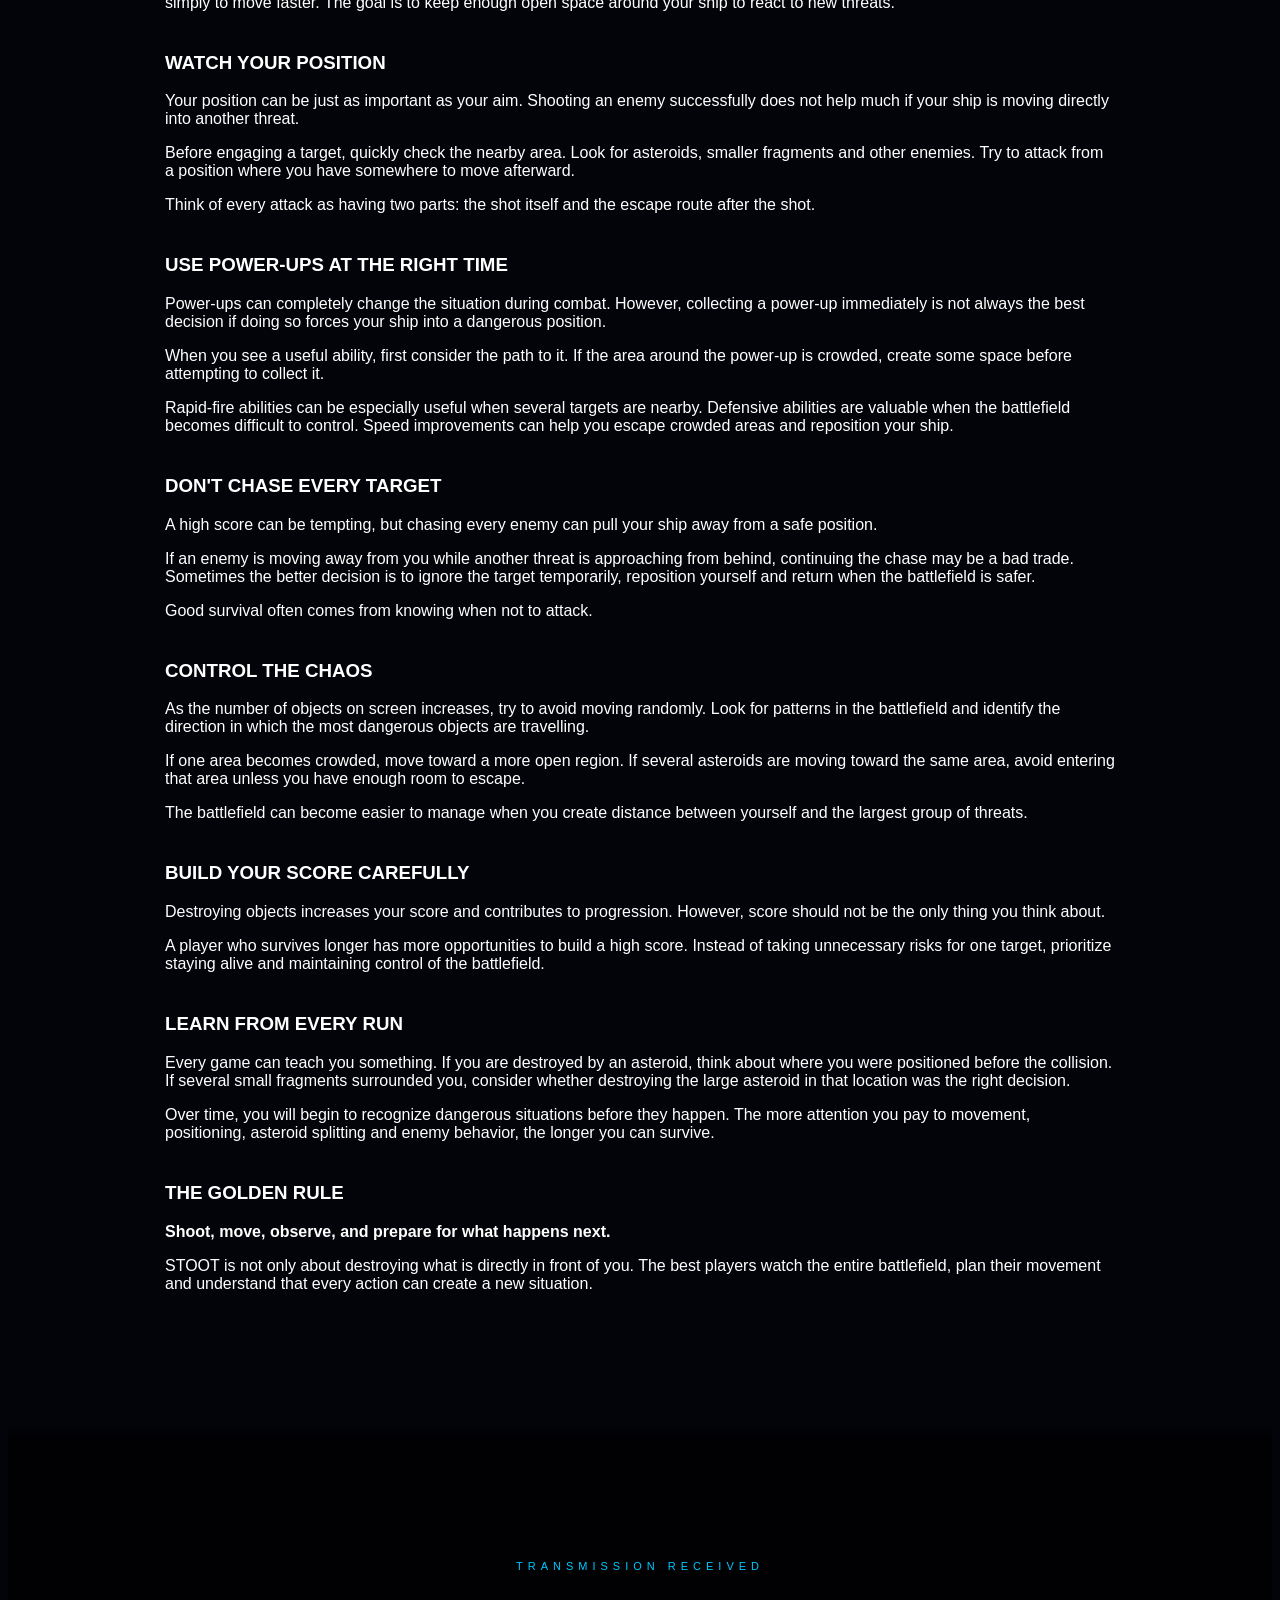
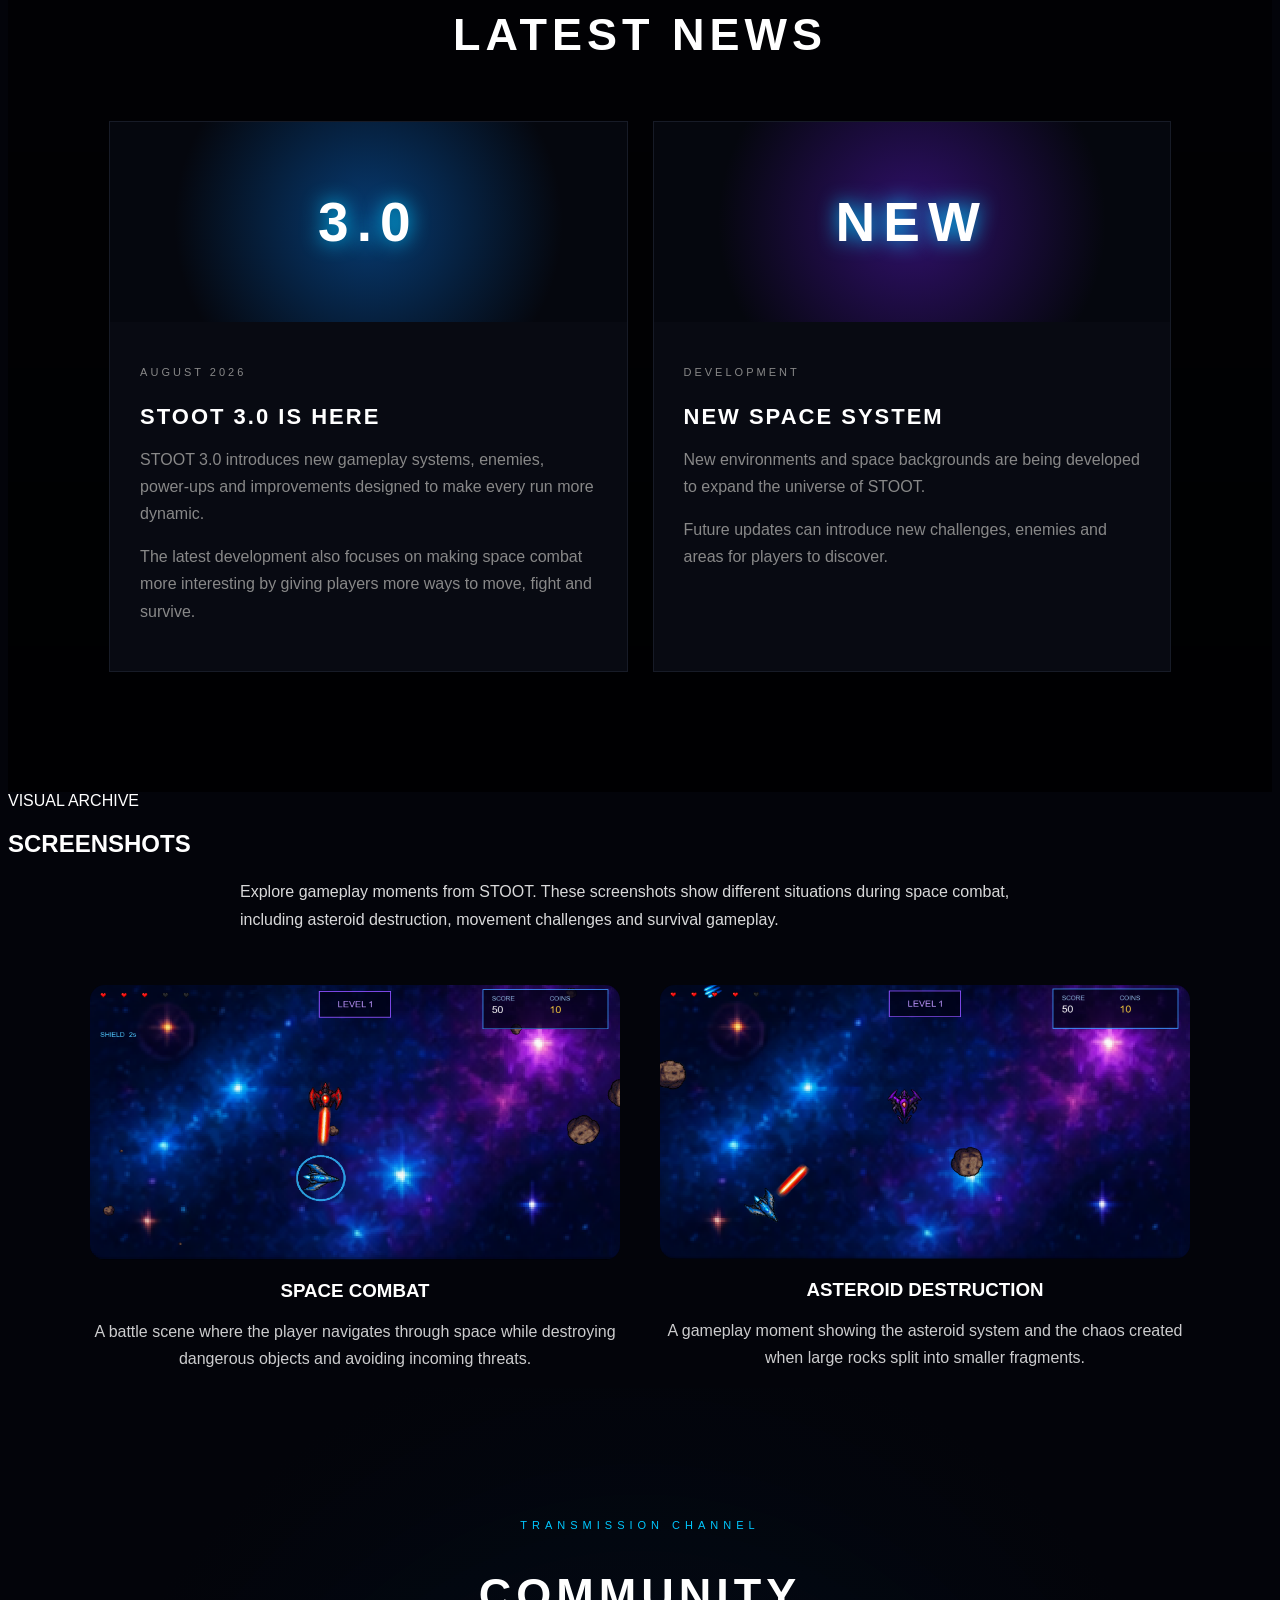
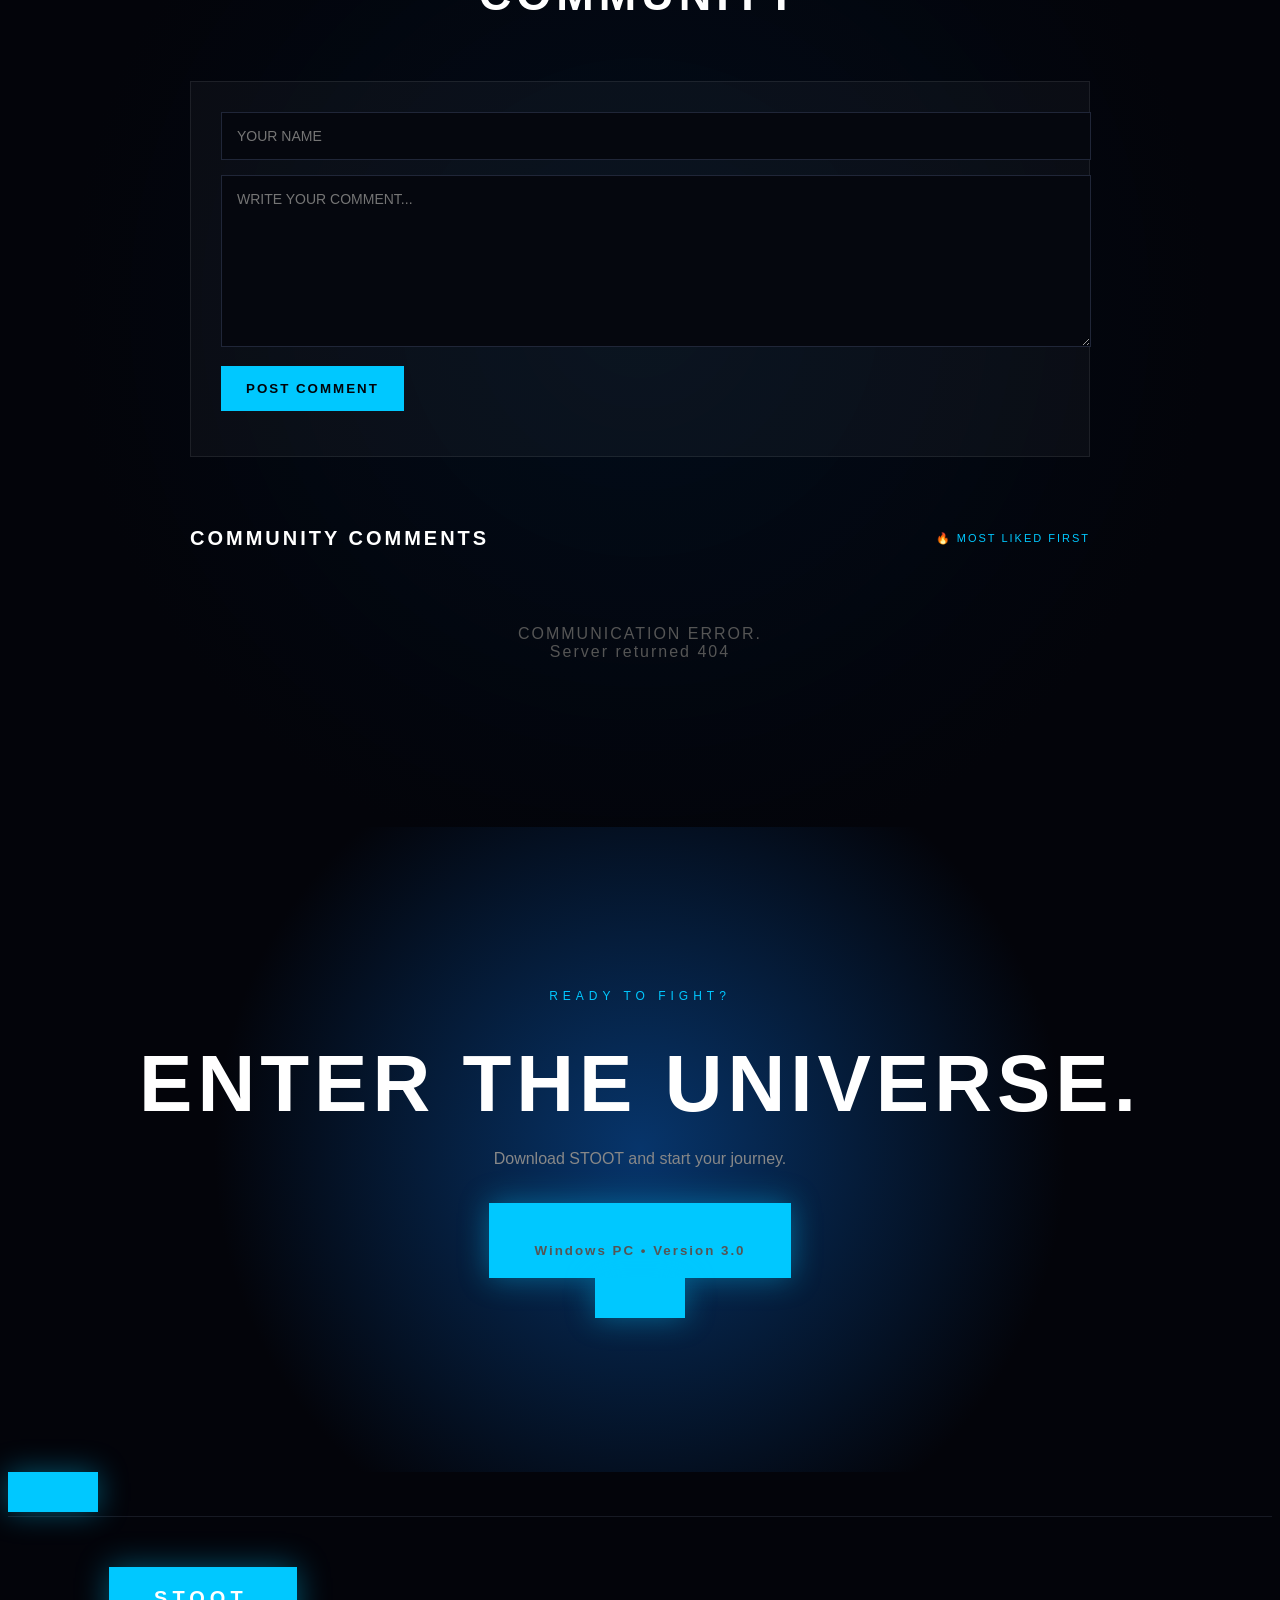
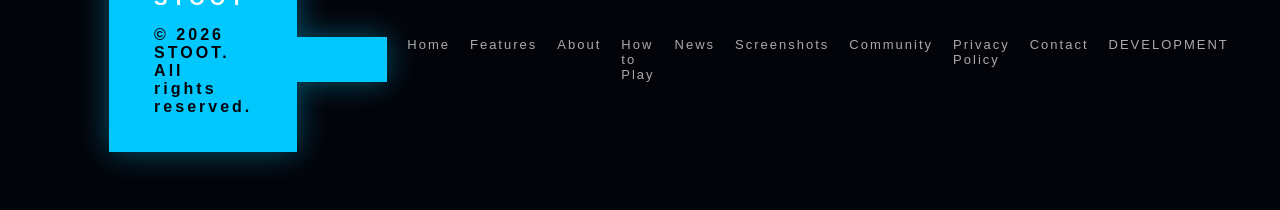
==== commit 09fd9259: "Update index.html" ====
--- a/index.html
+++ b/index.html
@@ -144,9 +144,6 @@
 
 </section>
 
-<div class="ad-space">
-    <span>Advertisement</span>
-</div>
 
 <!-- FEATURES -->
 
@@ -296,9 +293,7 @@
 
 </section>
 
-<div class="ad-space">
-    <span>Advertisement</span>
-</div>
+
 
 <!-- ABOUT -->
 
@@ -1112,9 +1107,6 @@
 
 </section>
 
-<div class="ad-space">
-    <span>Advertisement</span>
-</div>
 
 <!-- FOOTER -->
 
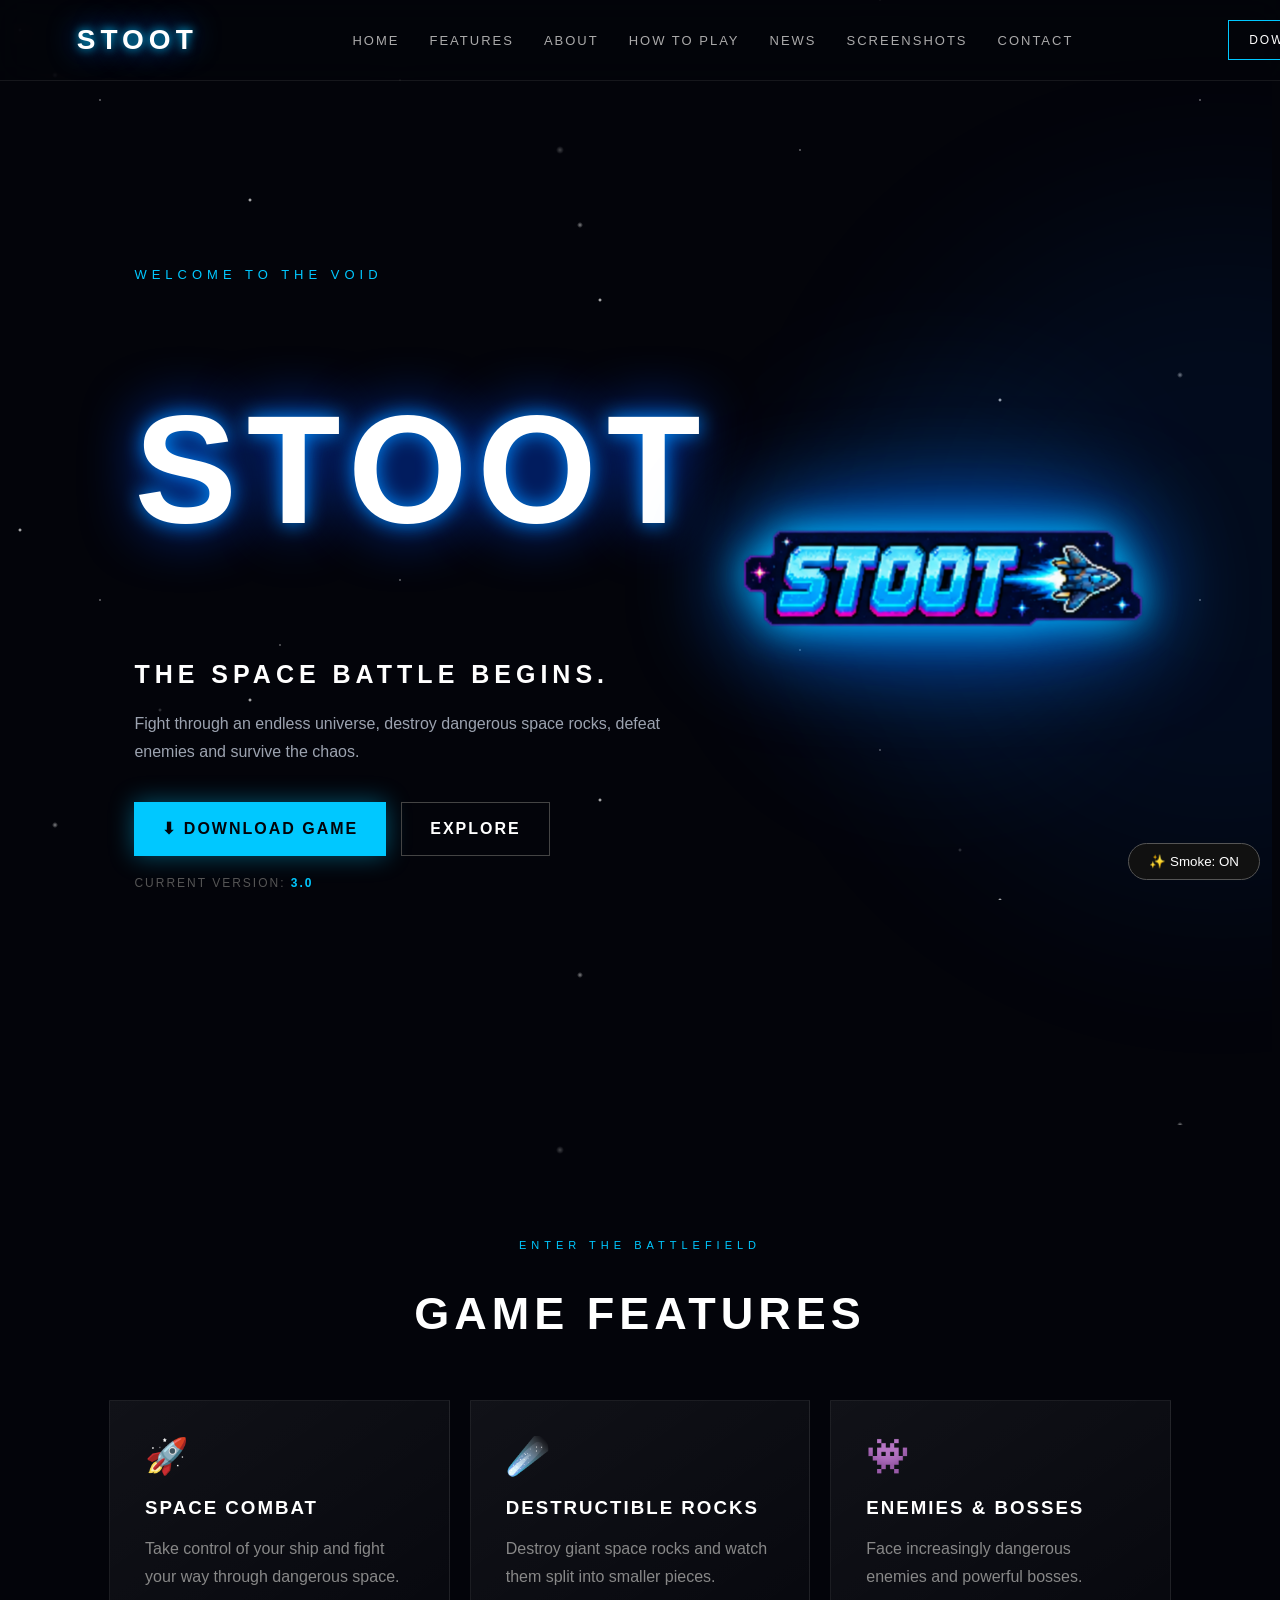
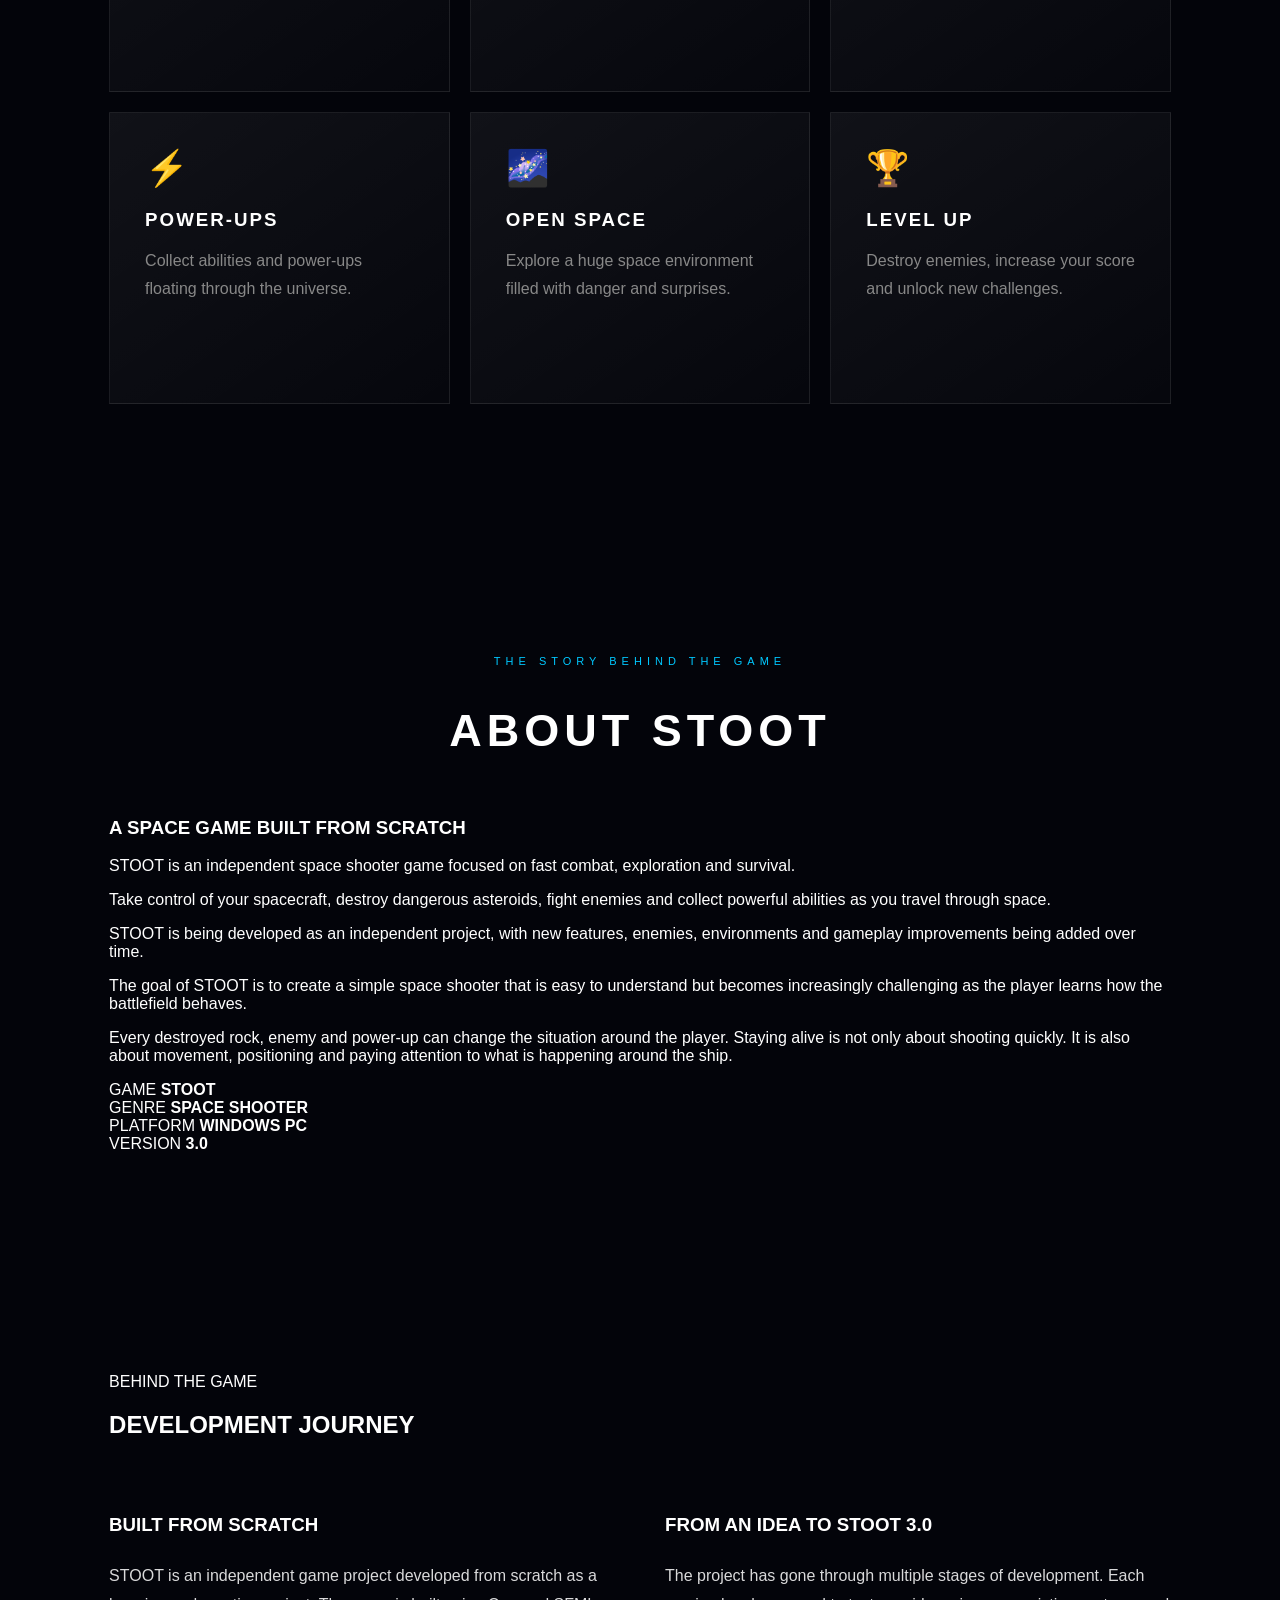
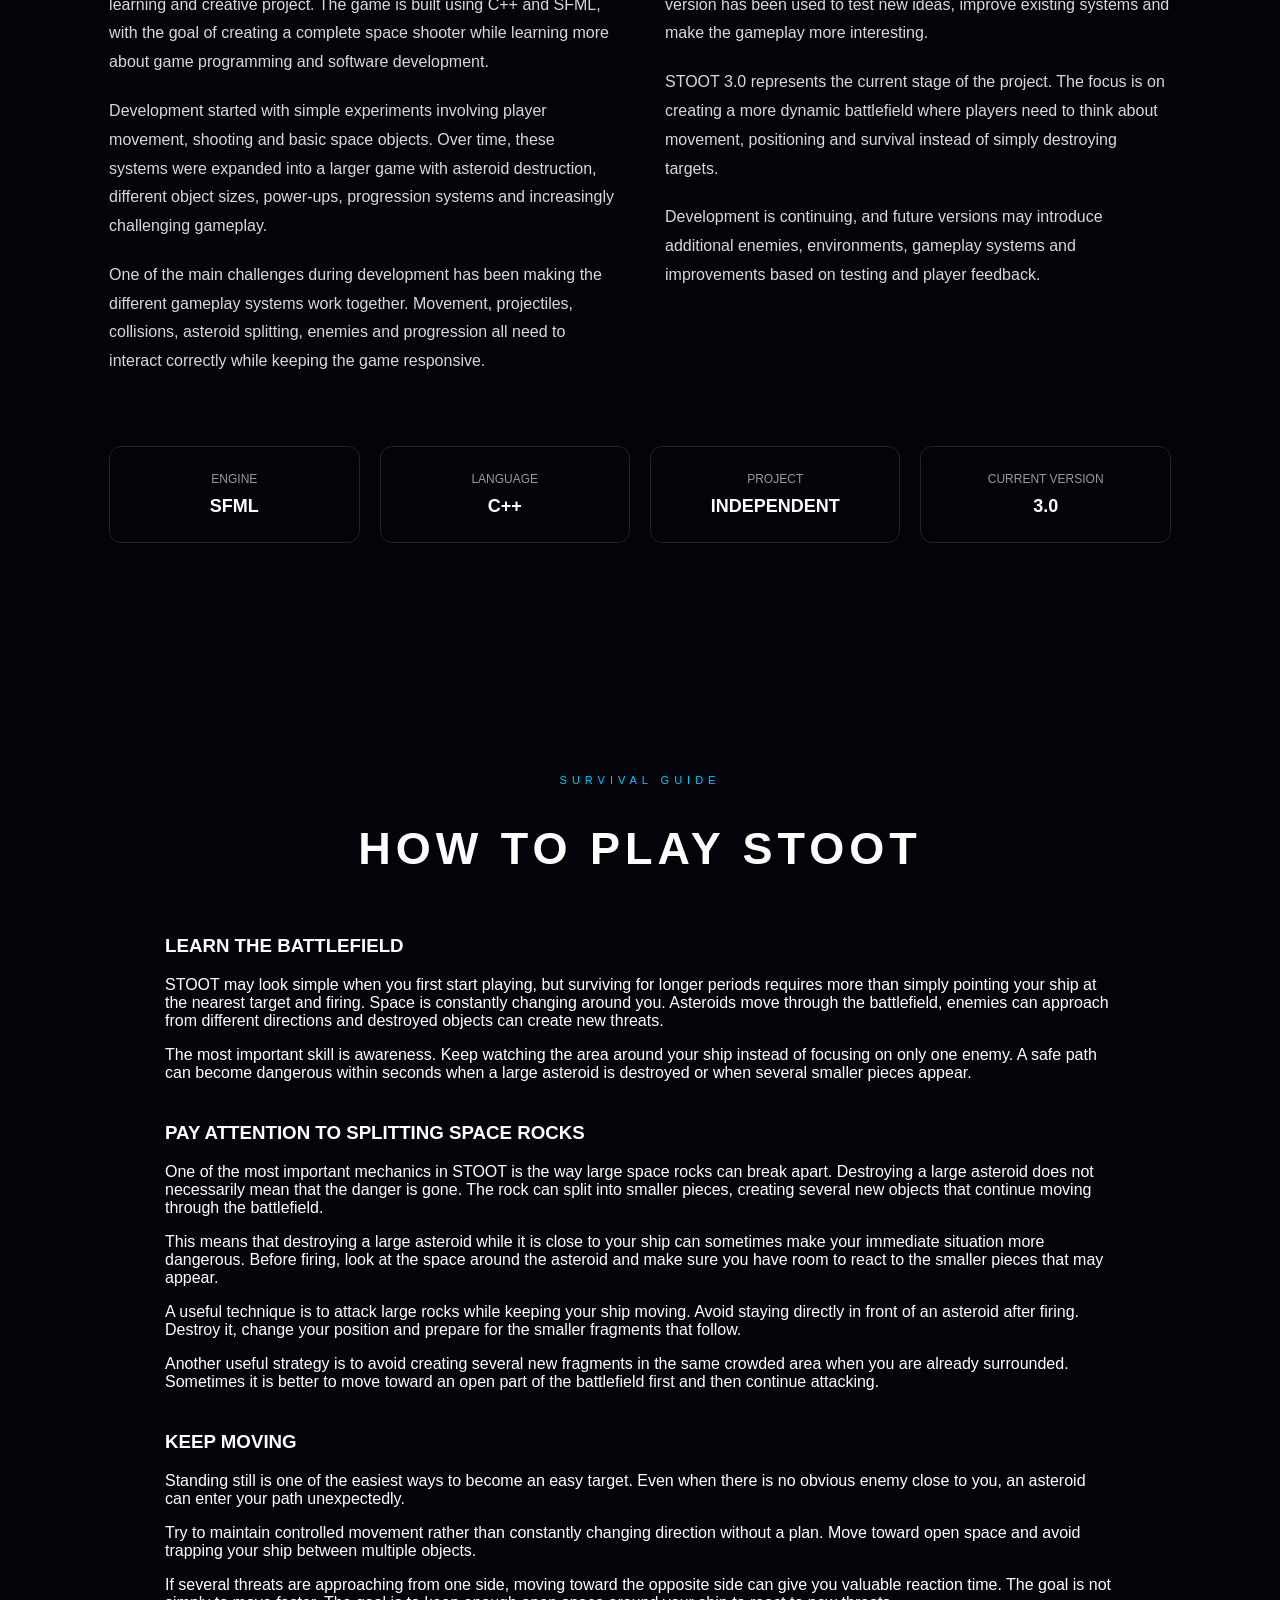
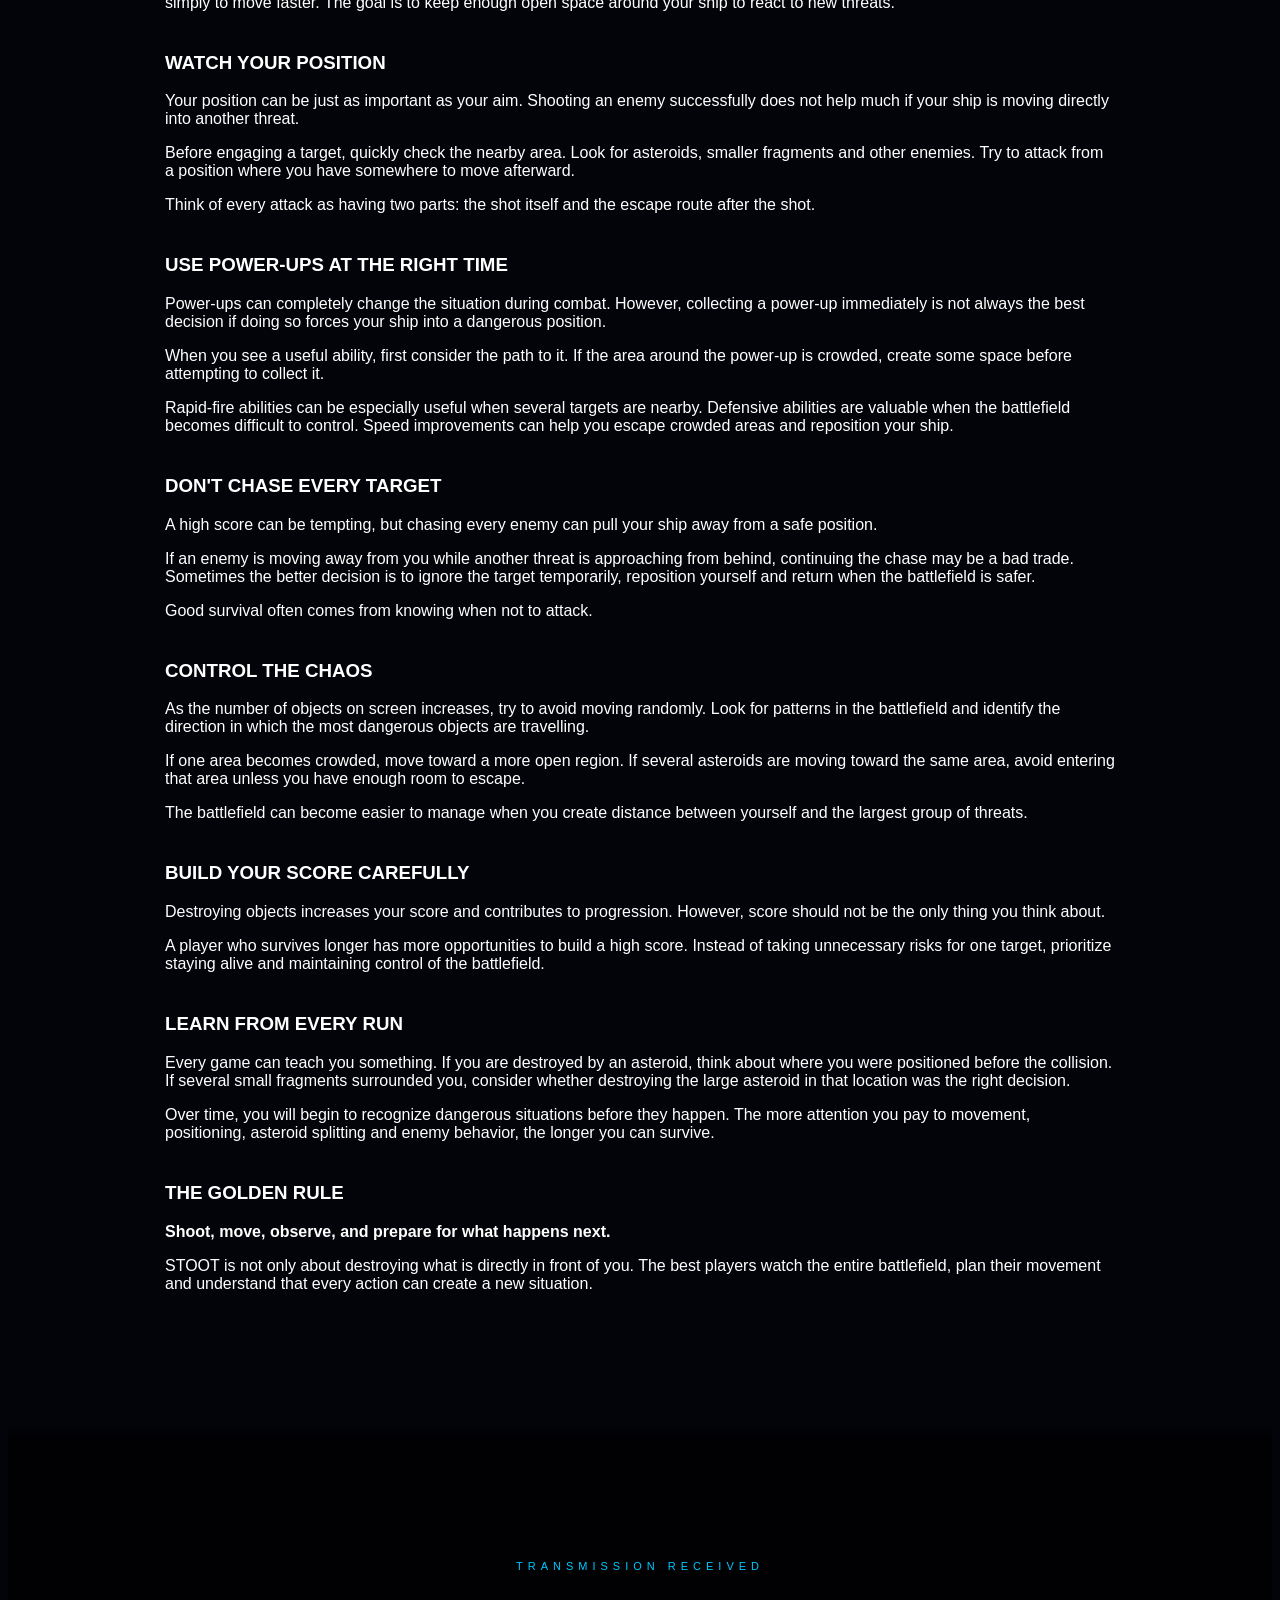
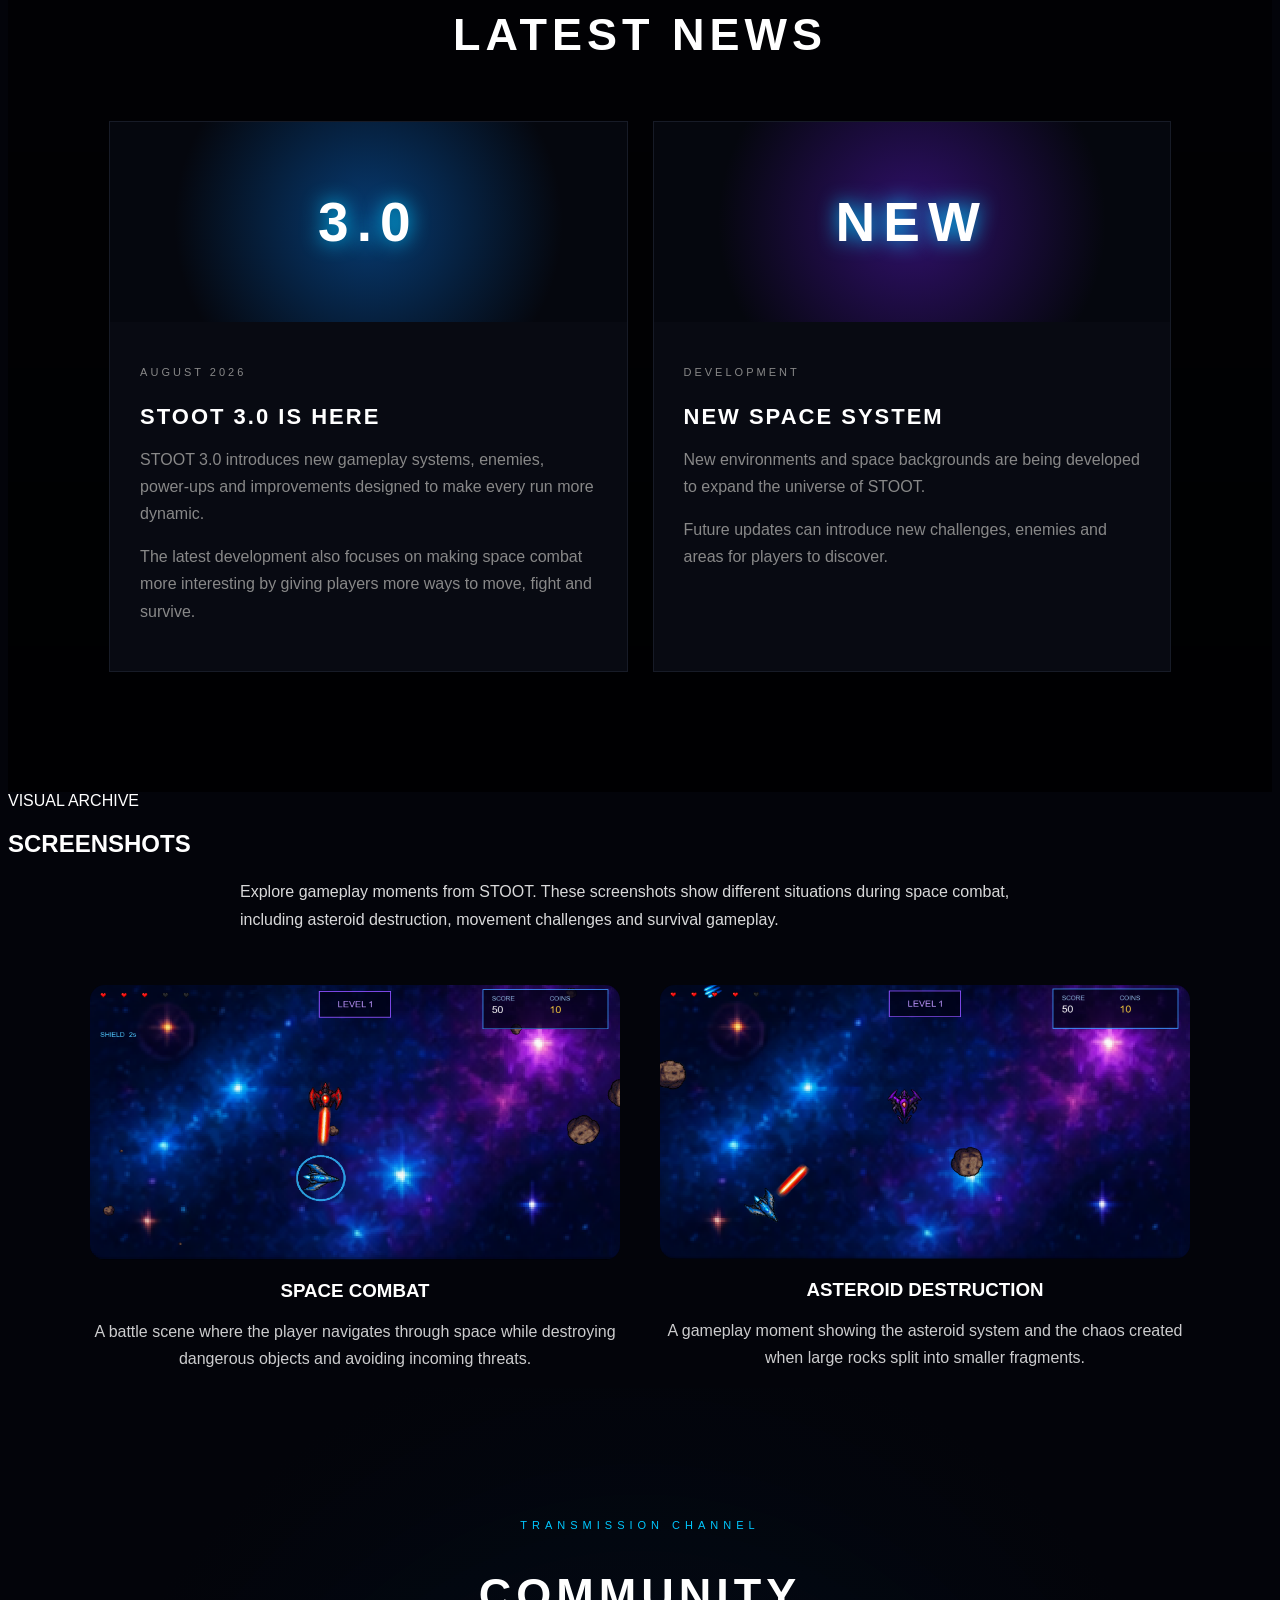
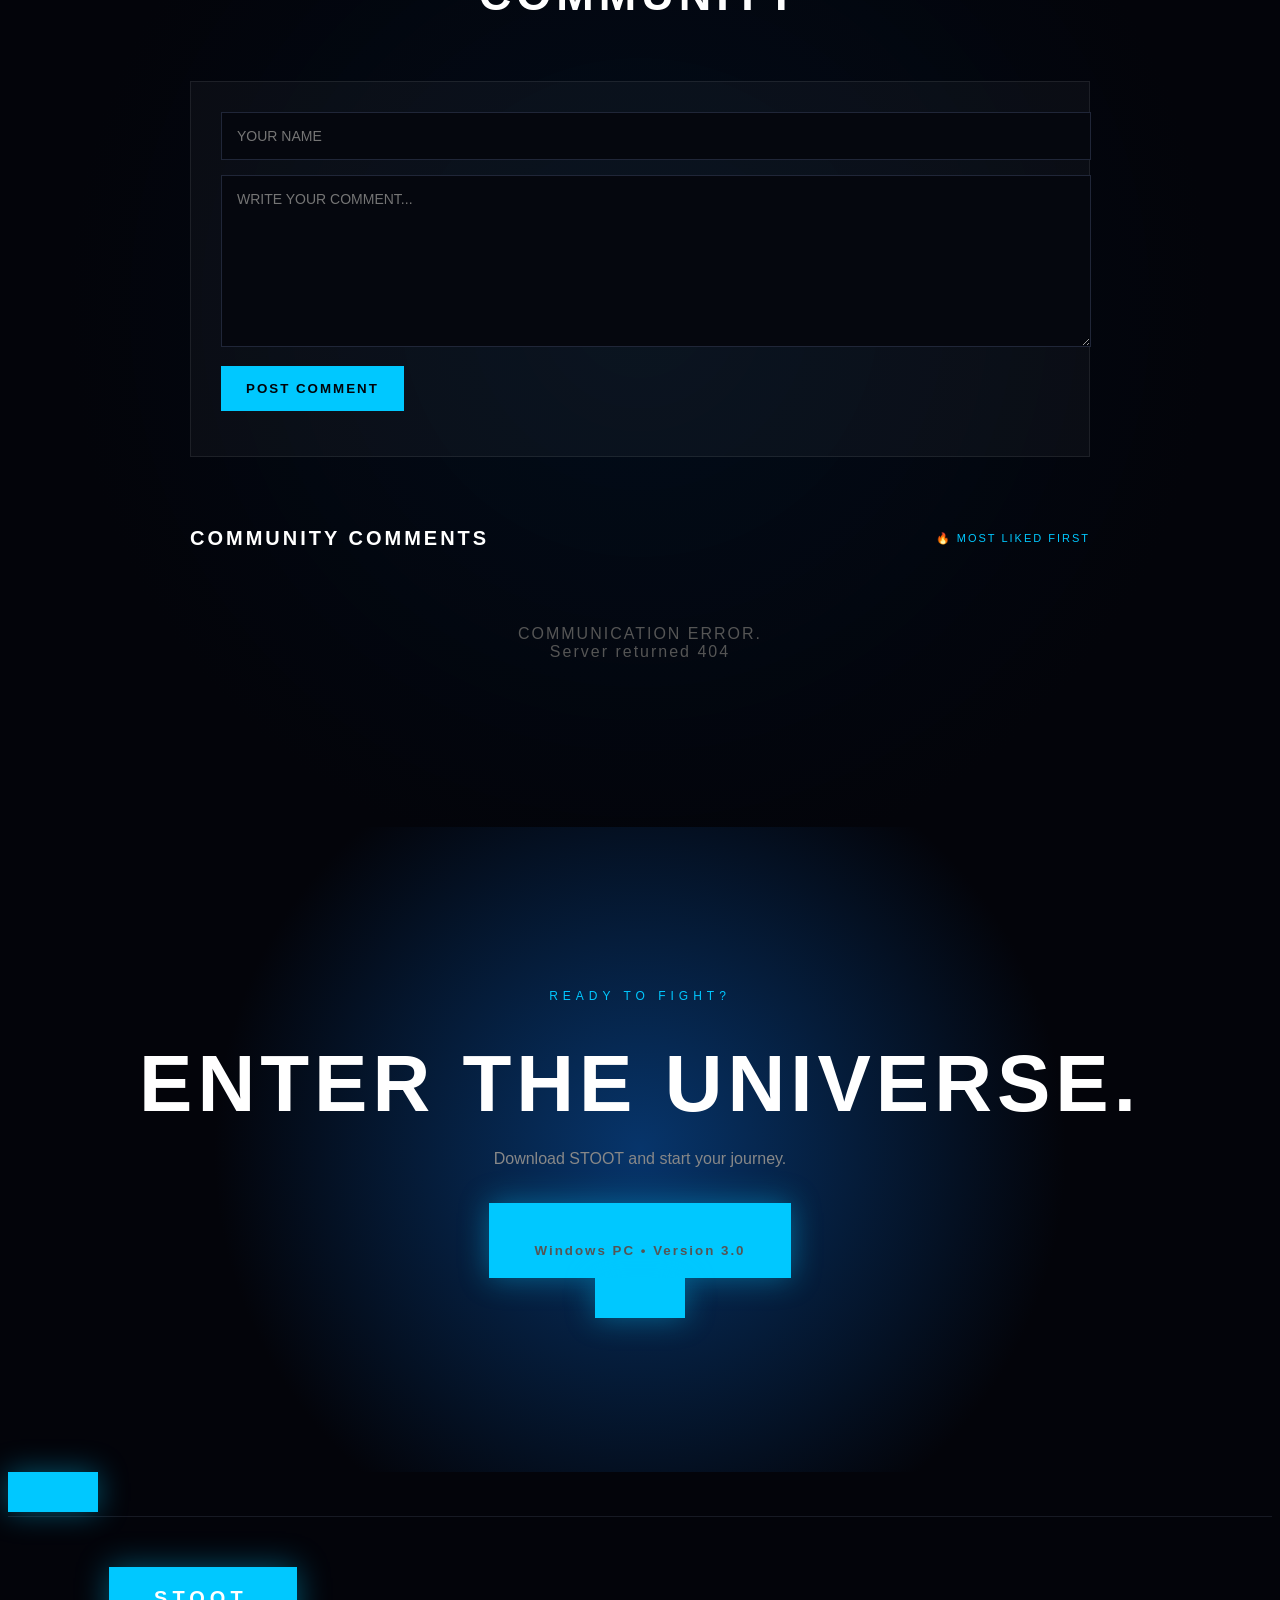
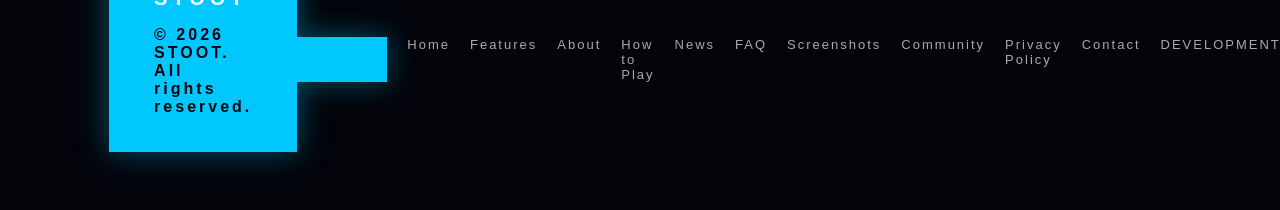
==== commit acab71cb: "Update index.html" ====
--- a/index.html
+++ b/index.html
@@ -1143,6 +1143,10 @@
             News
         </a>
 
+        <a href="faq.html">
+            FAQ
+        </a>
+        
         <a href="#screenshots">
             Screenshots
         </a>
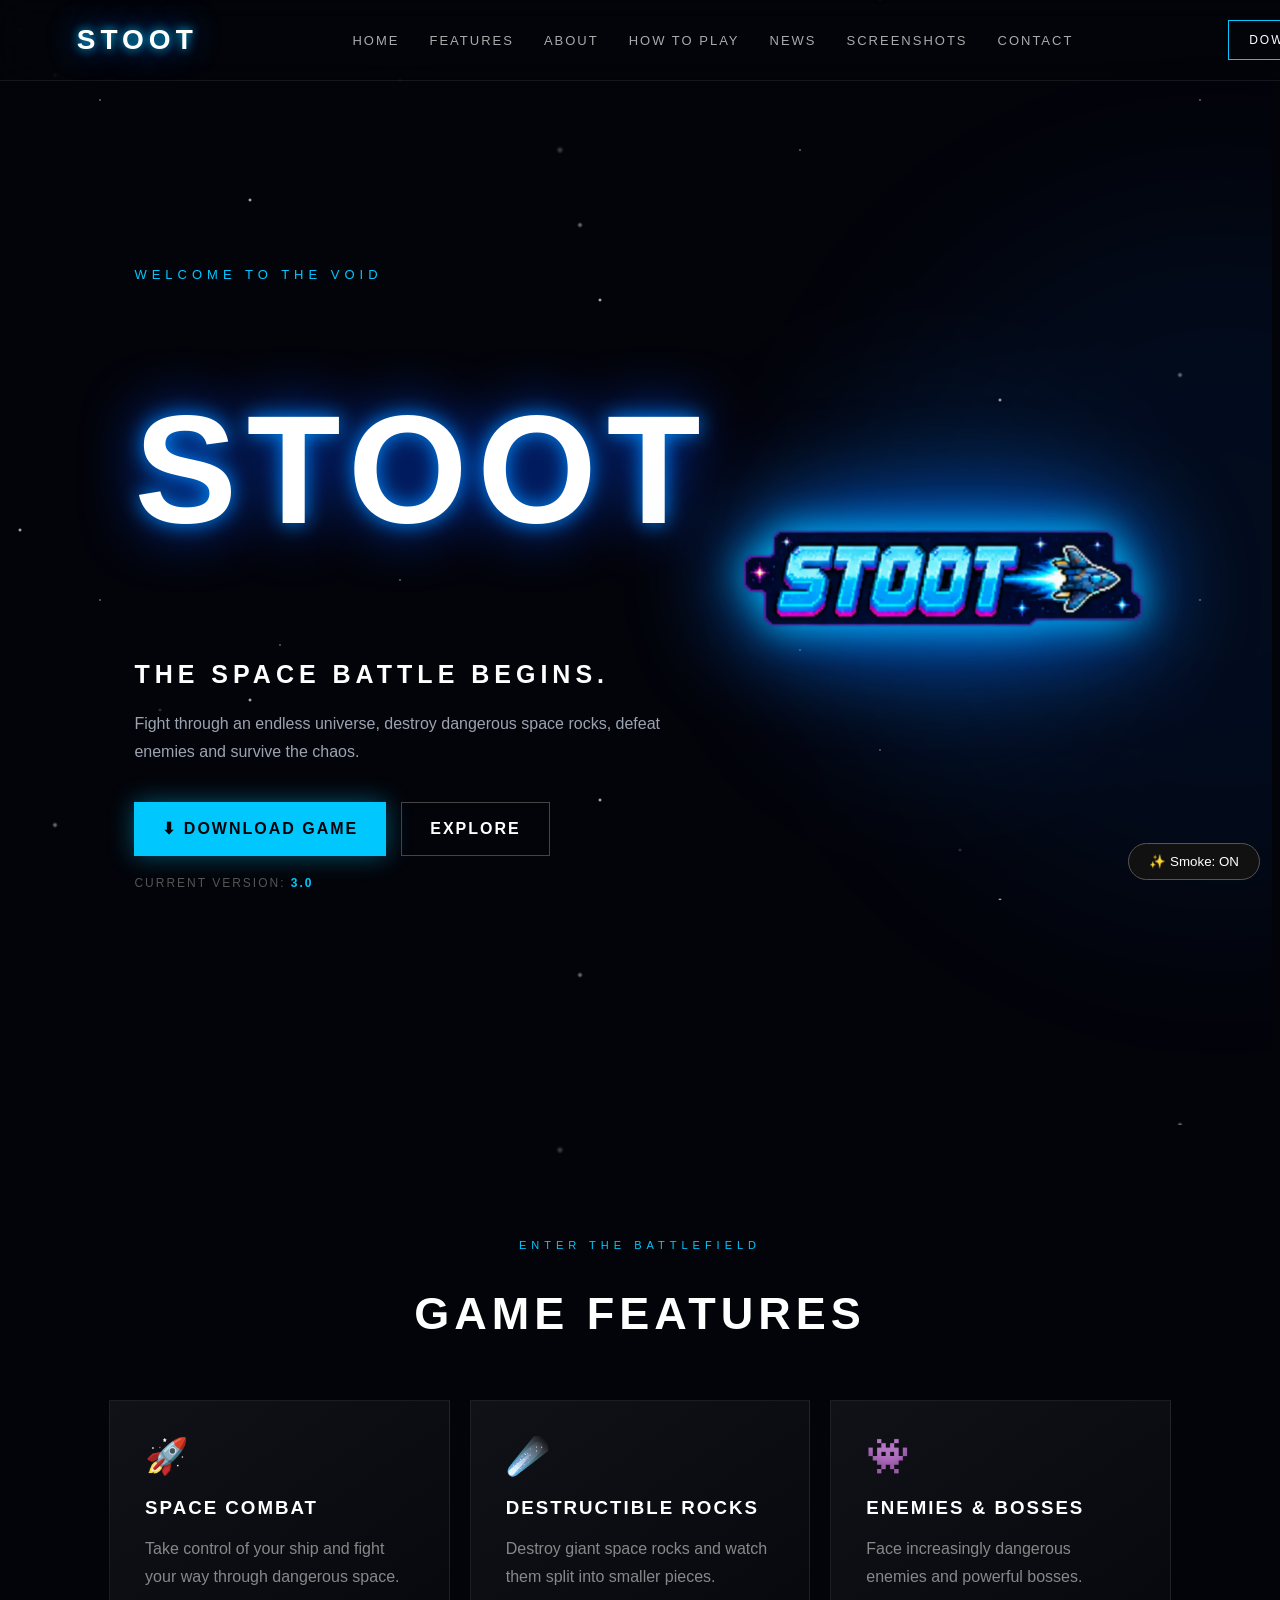
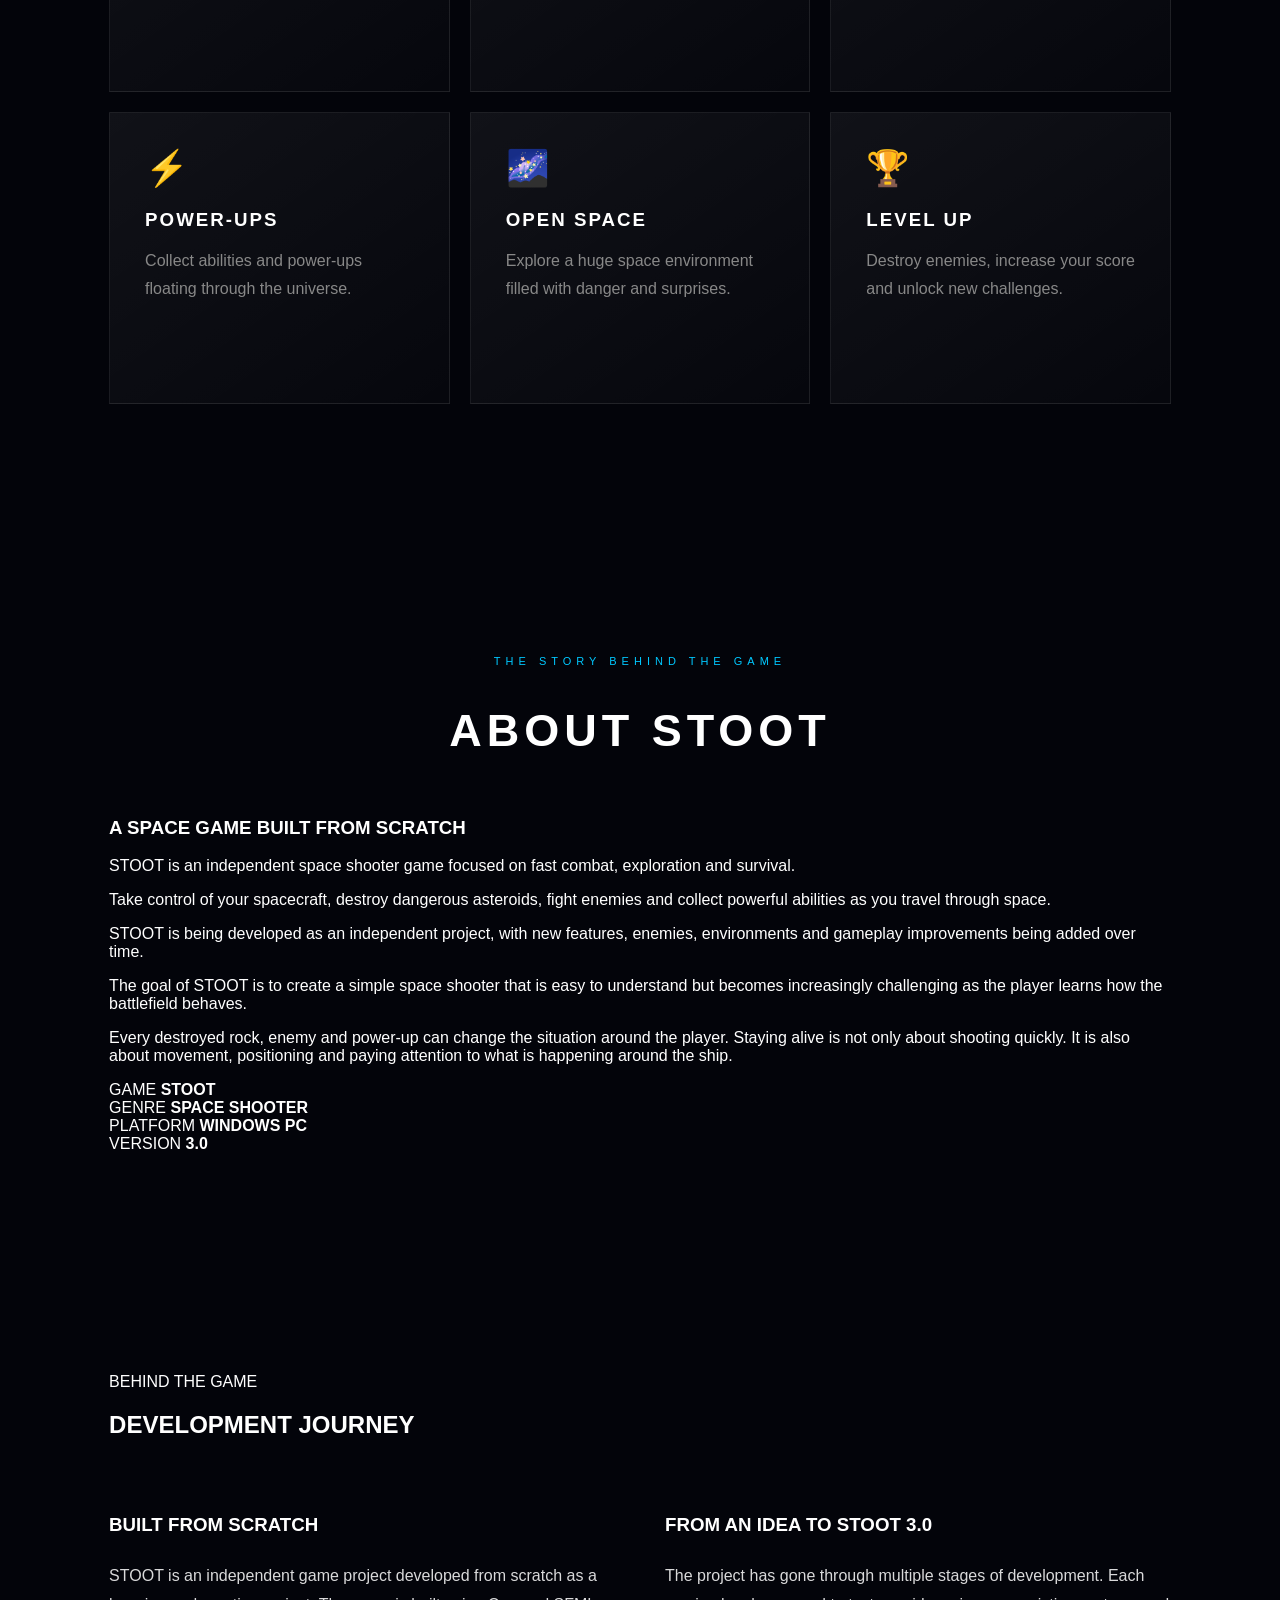
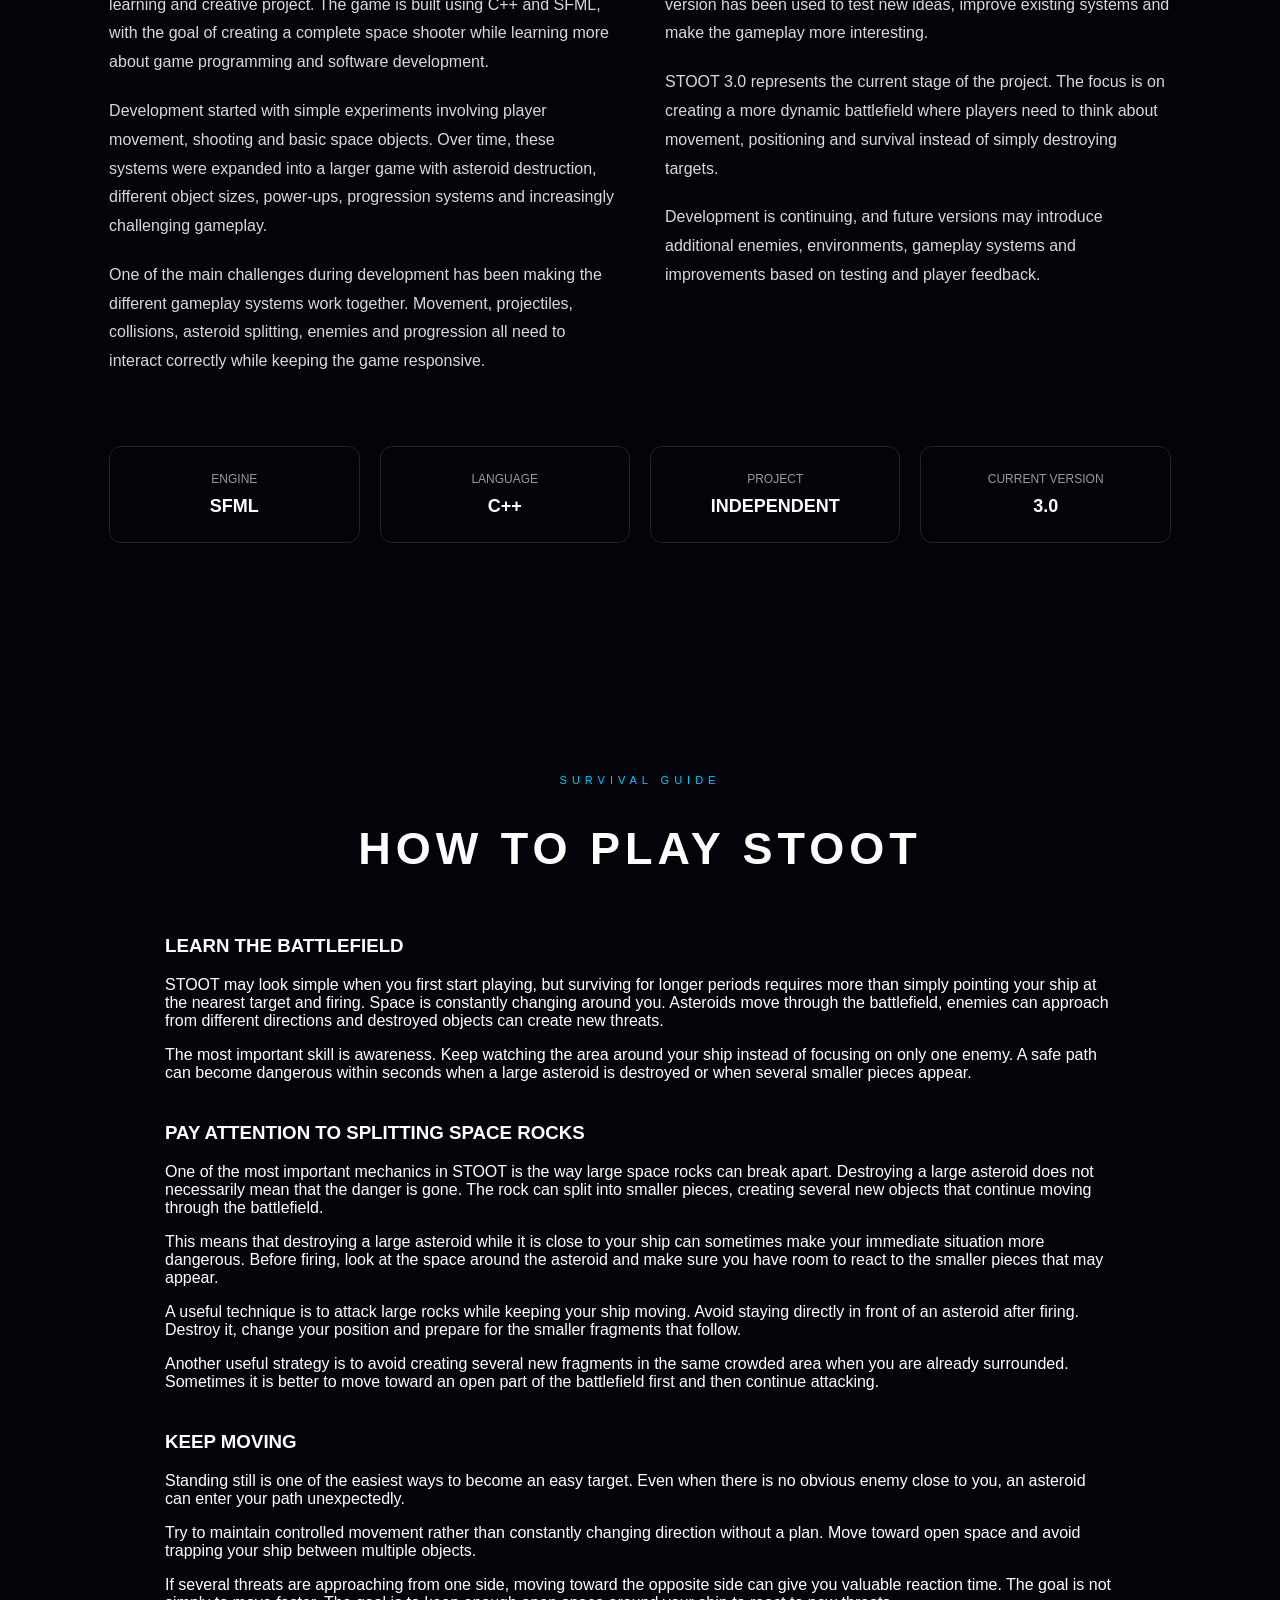
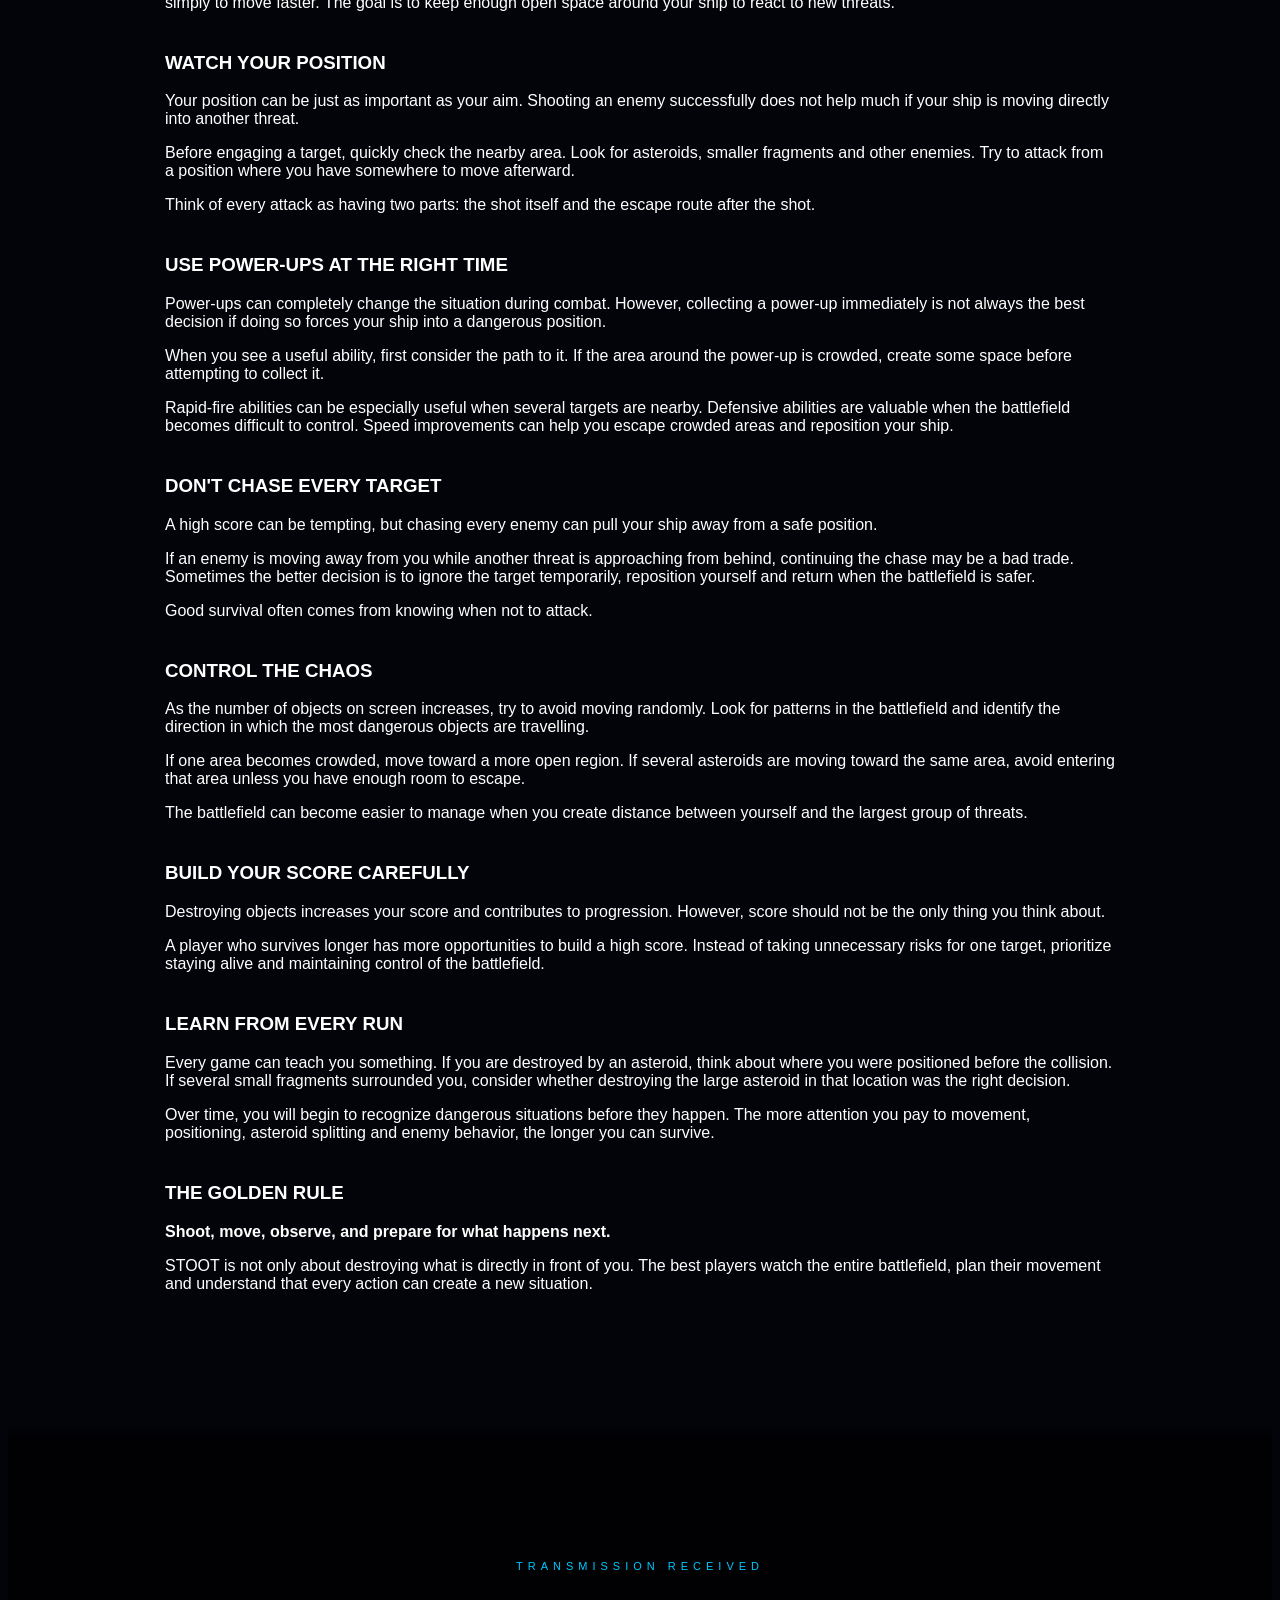
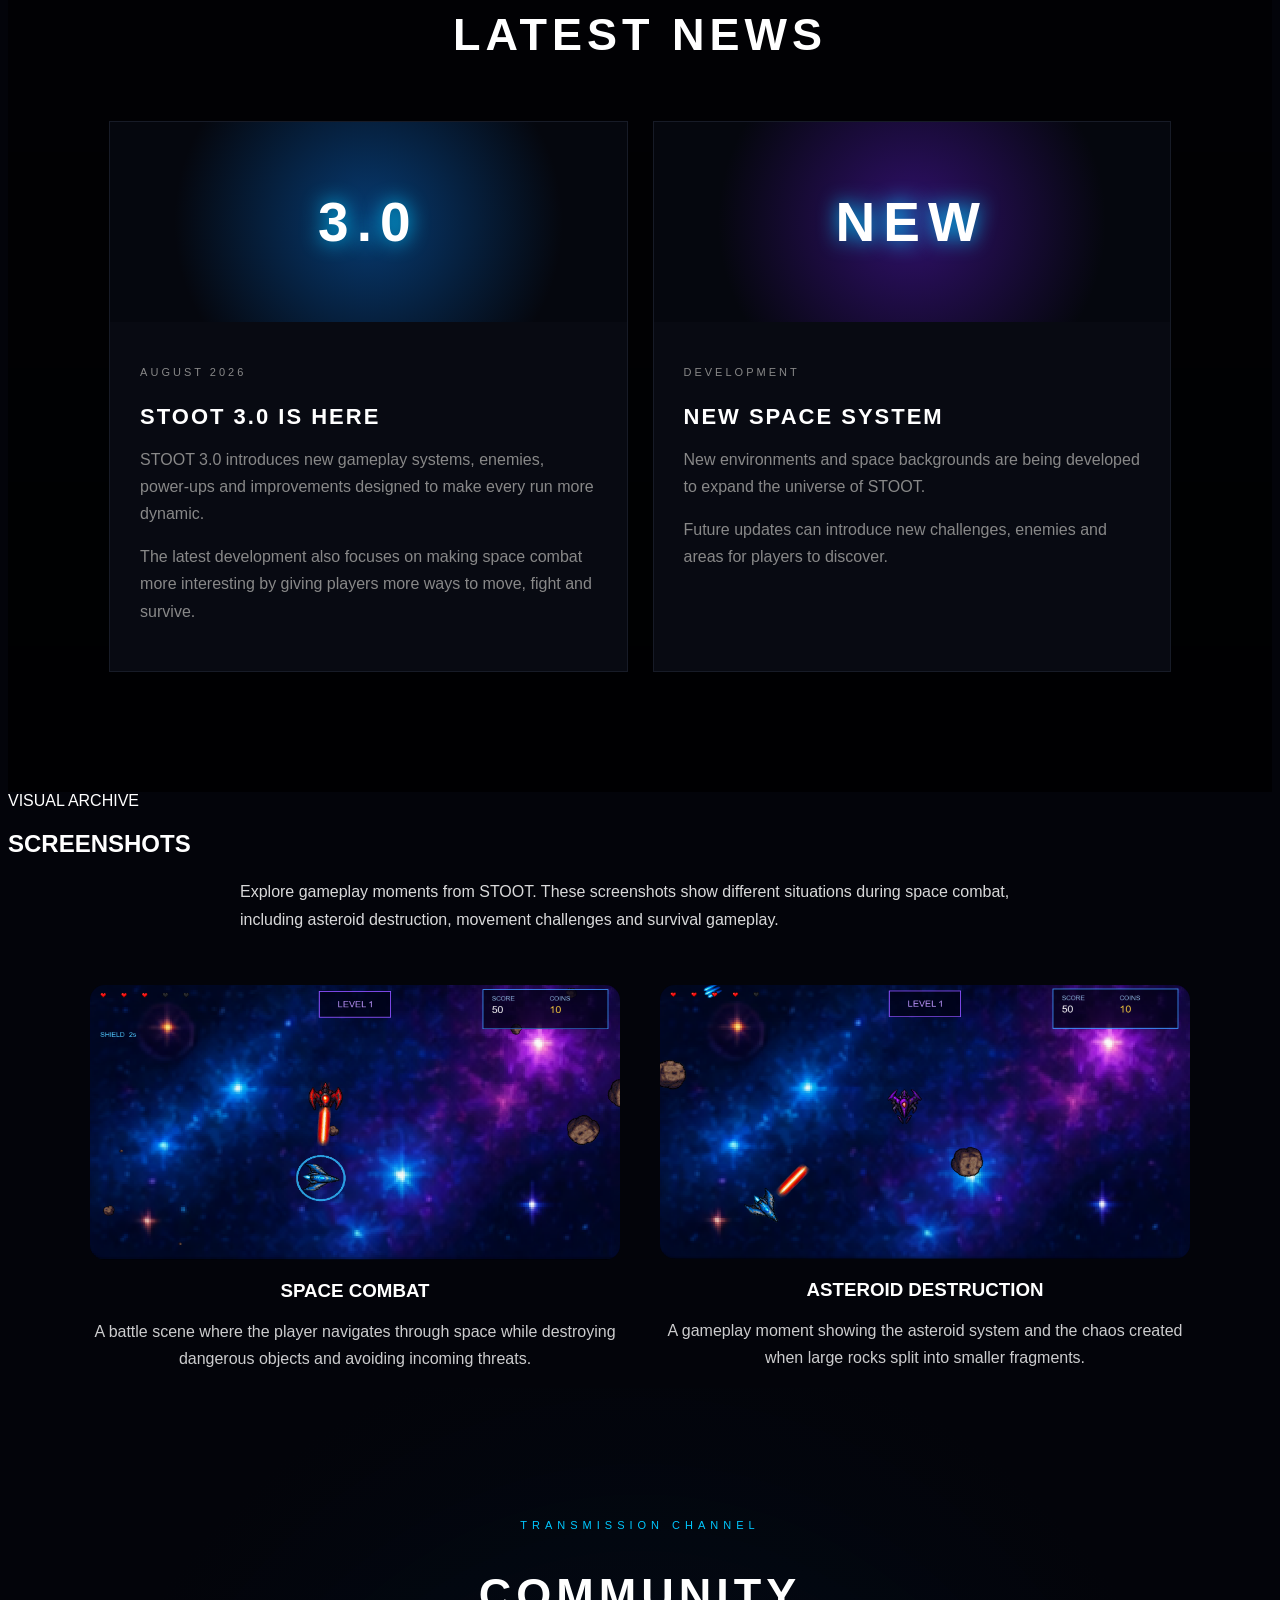
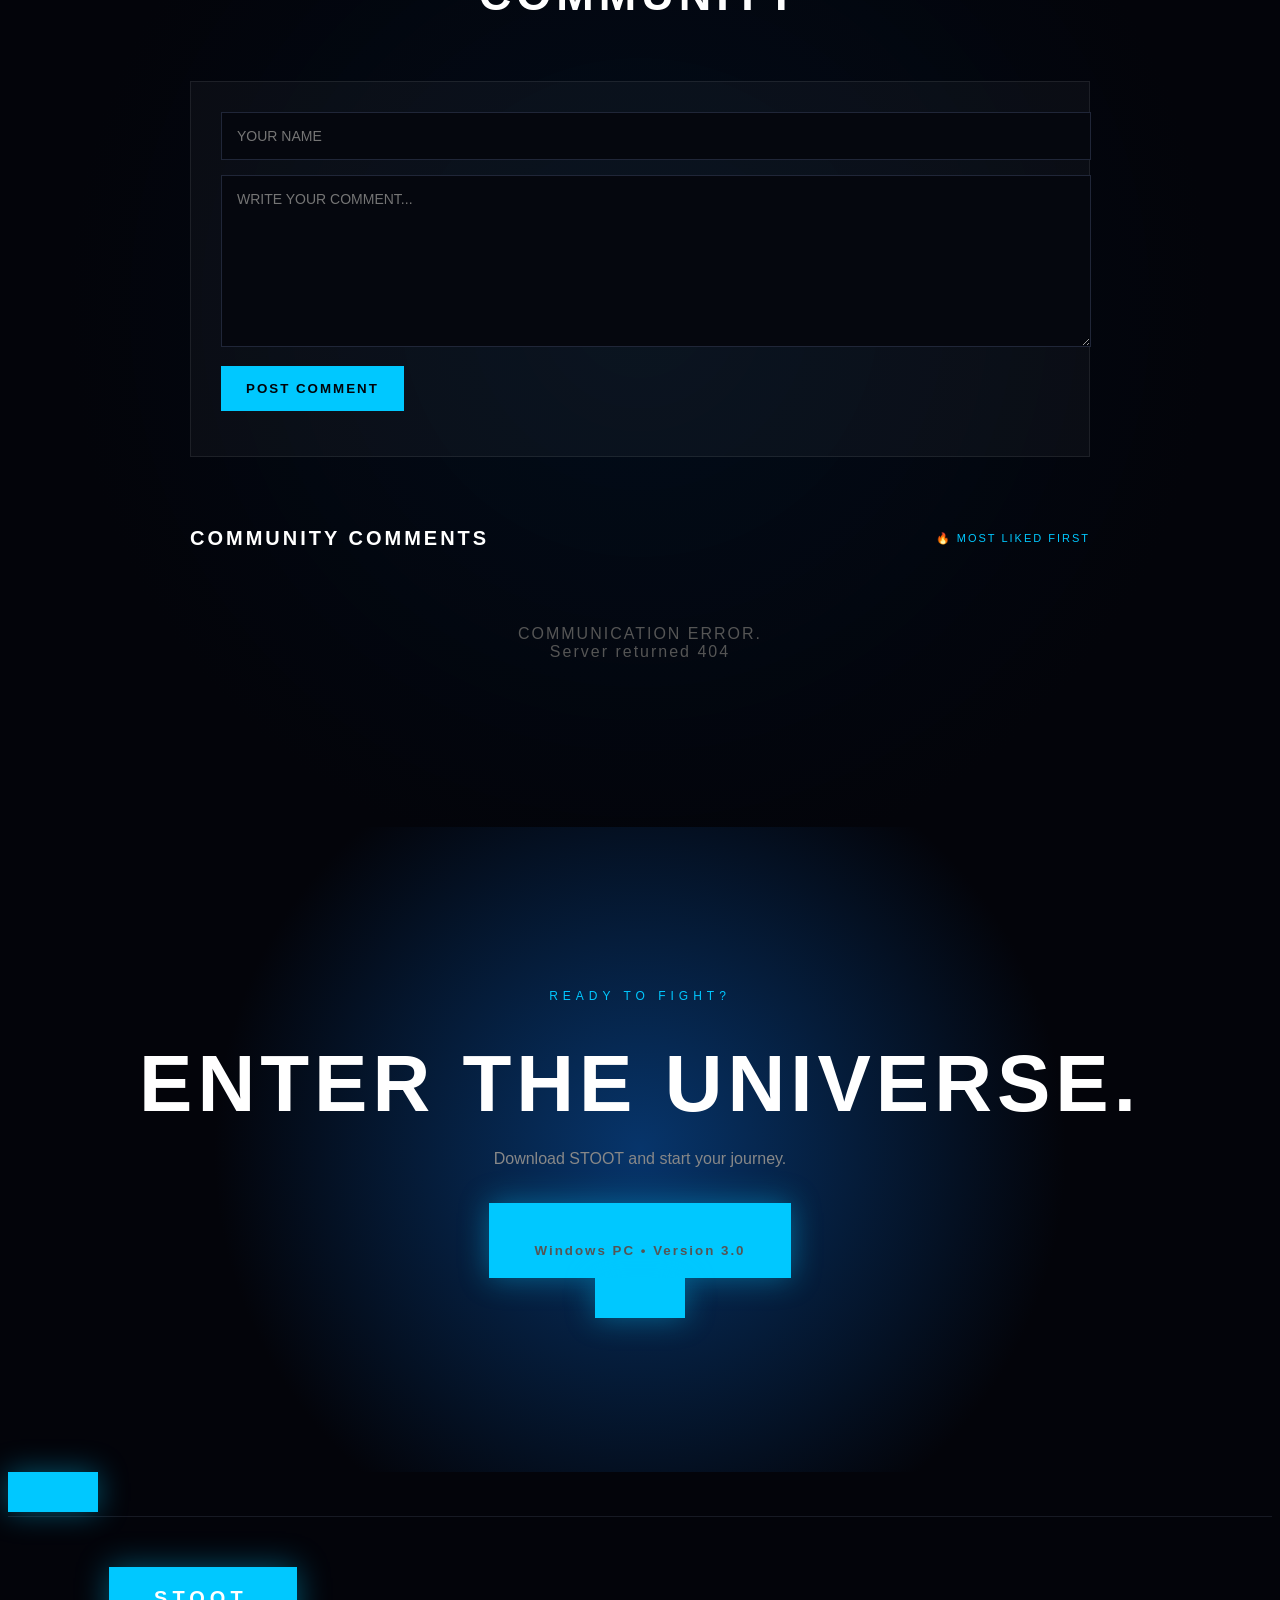
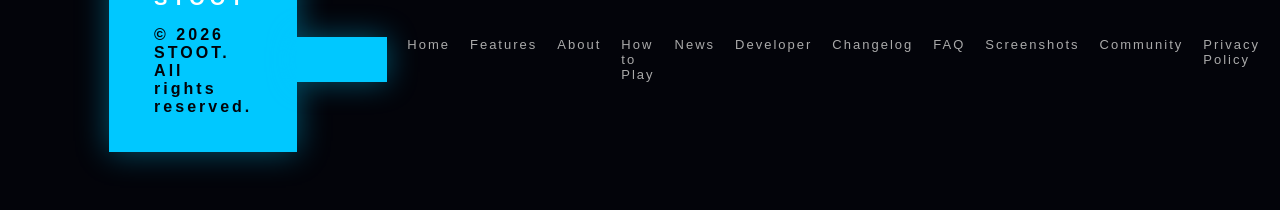
==== commit a664810b: "Update index.html" ====
--- a/index.html
+++ b/index.html
@@ -1143,6 +1143,14 @@
             News
         </a>
 
+<a href="developer.html">
+    Developer
+</a>
+        
+<a href="changelog.html">
+    Changelog
+</a>
+        
         <a href="faq.html">
             FAQ
         </a>
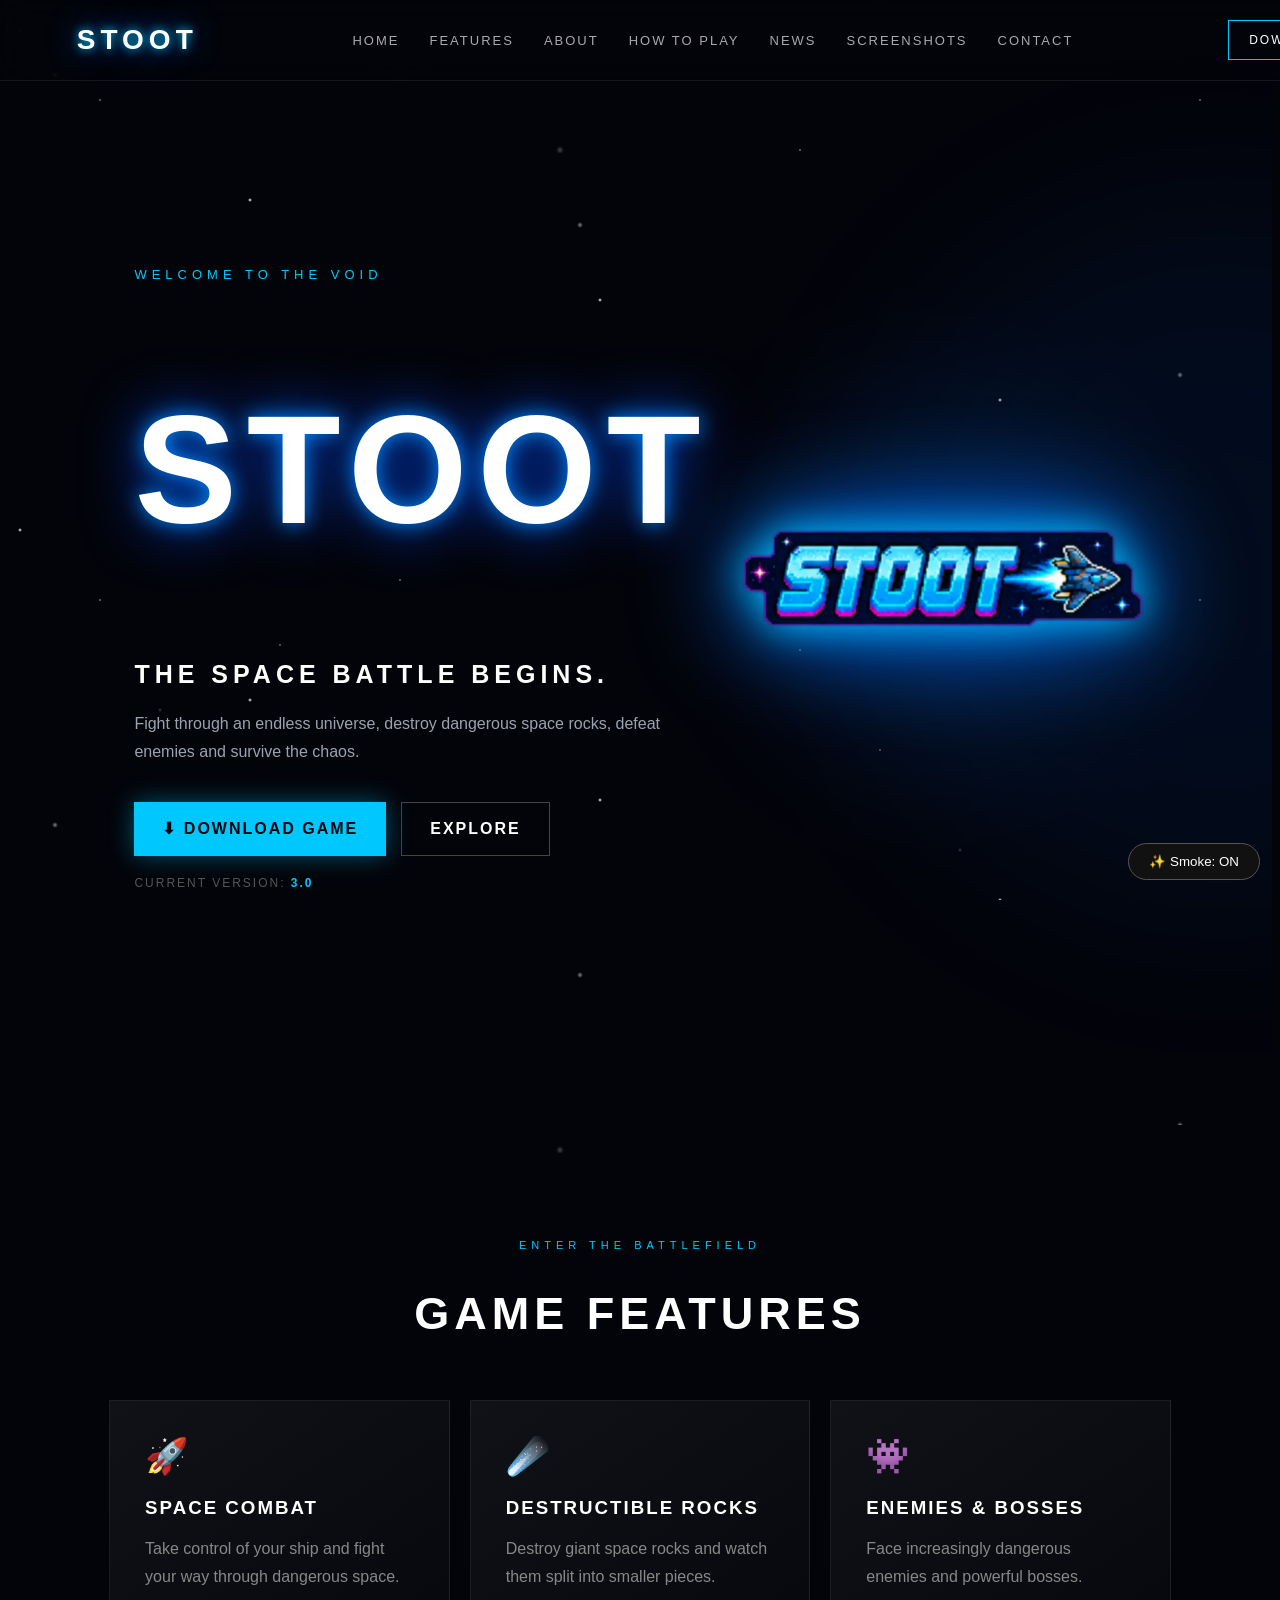
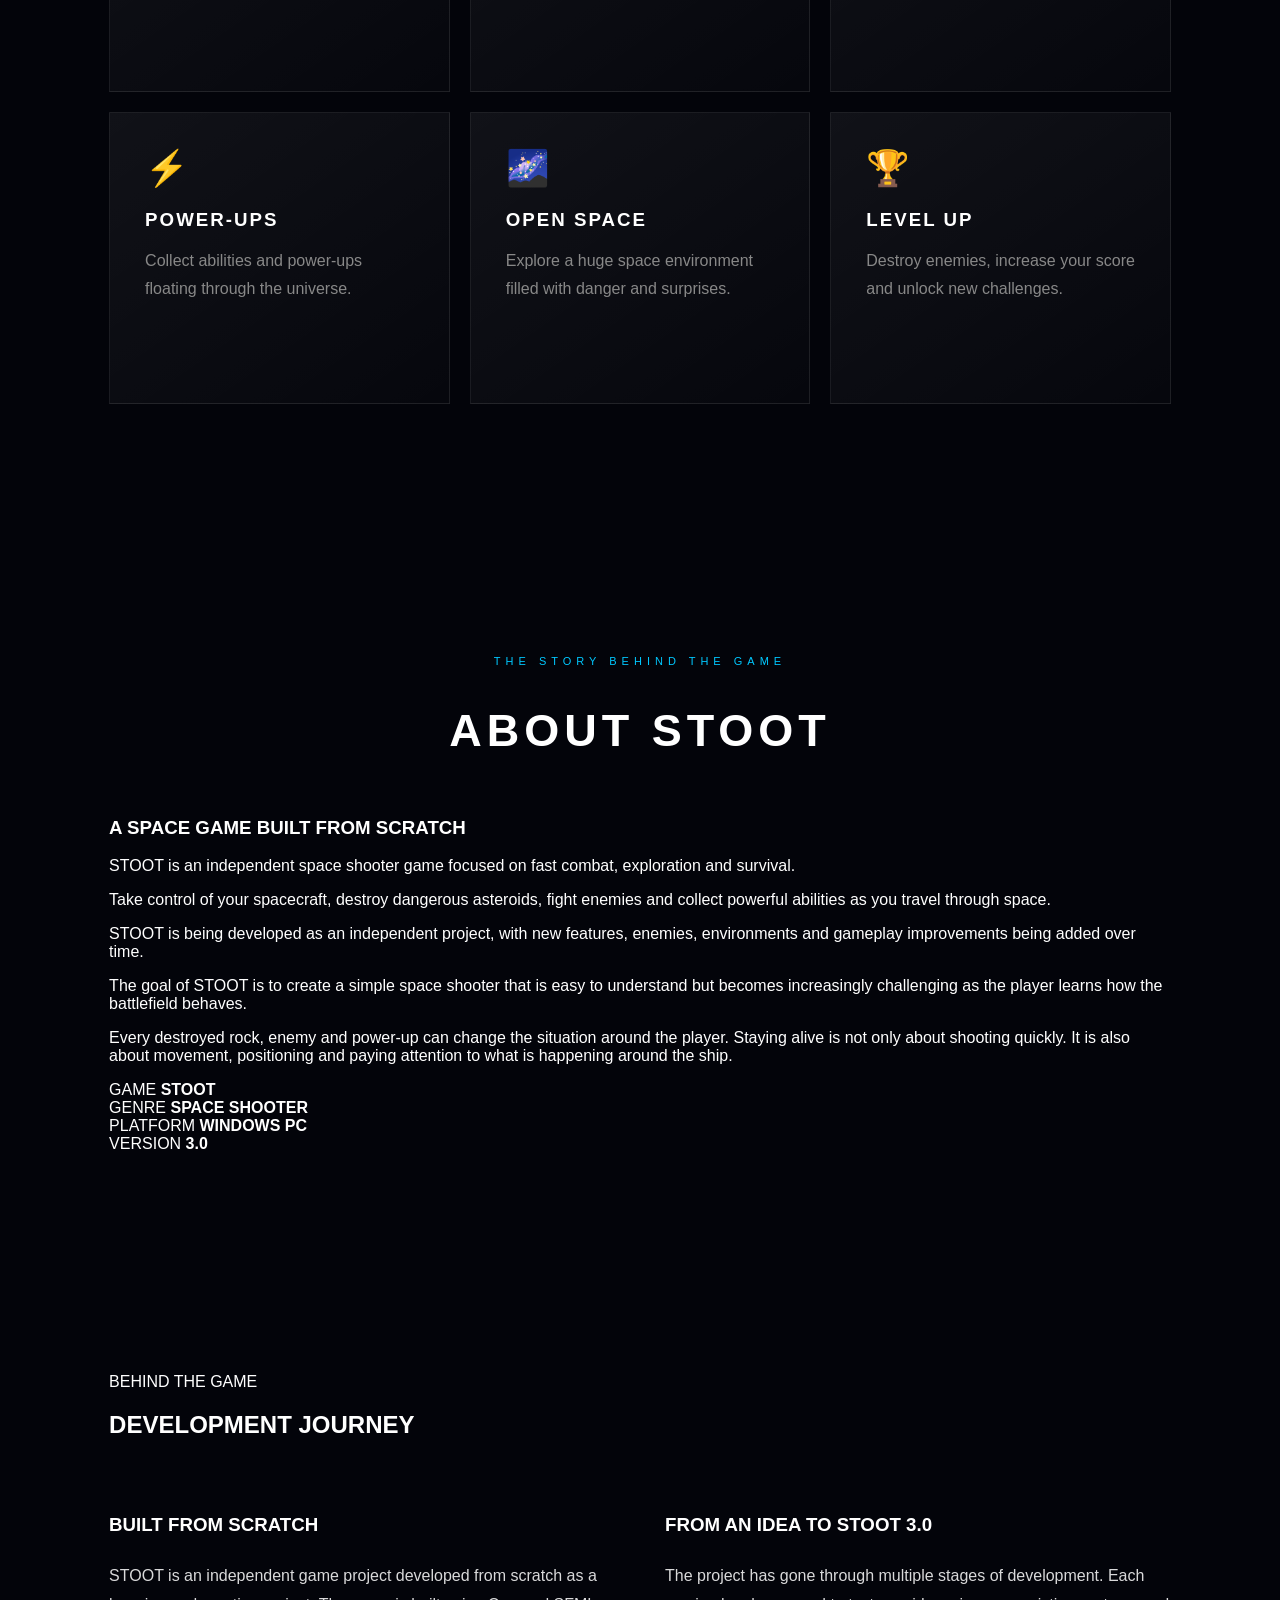
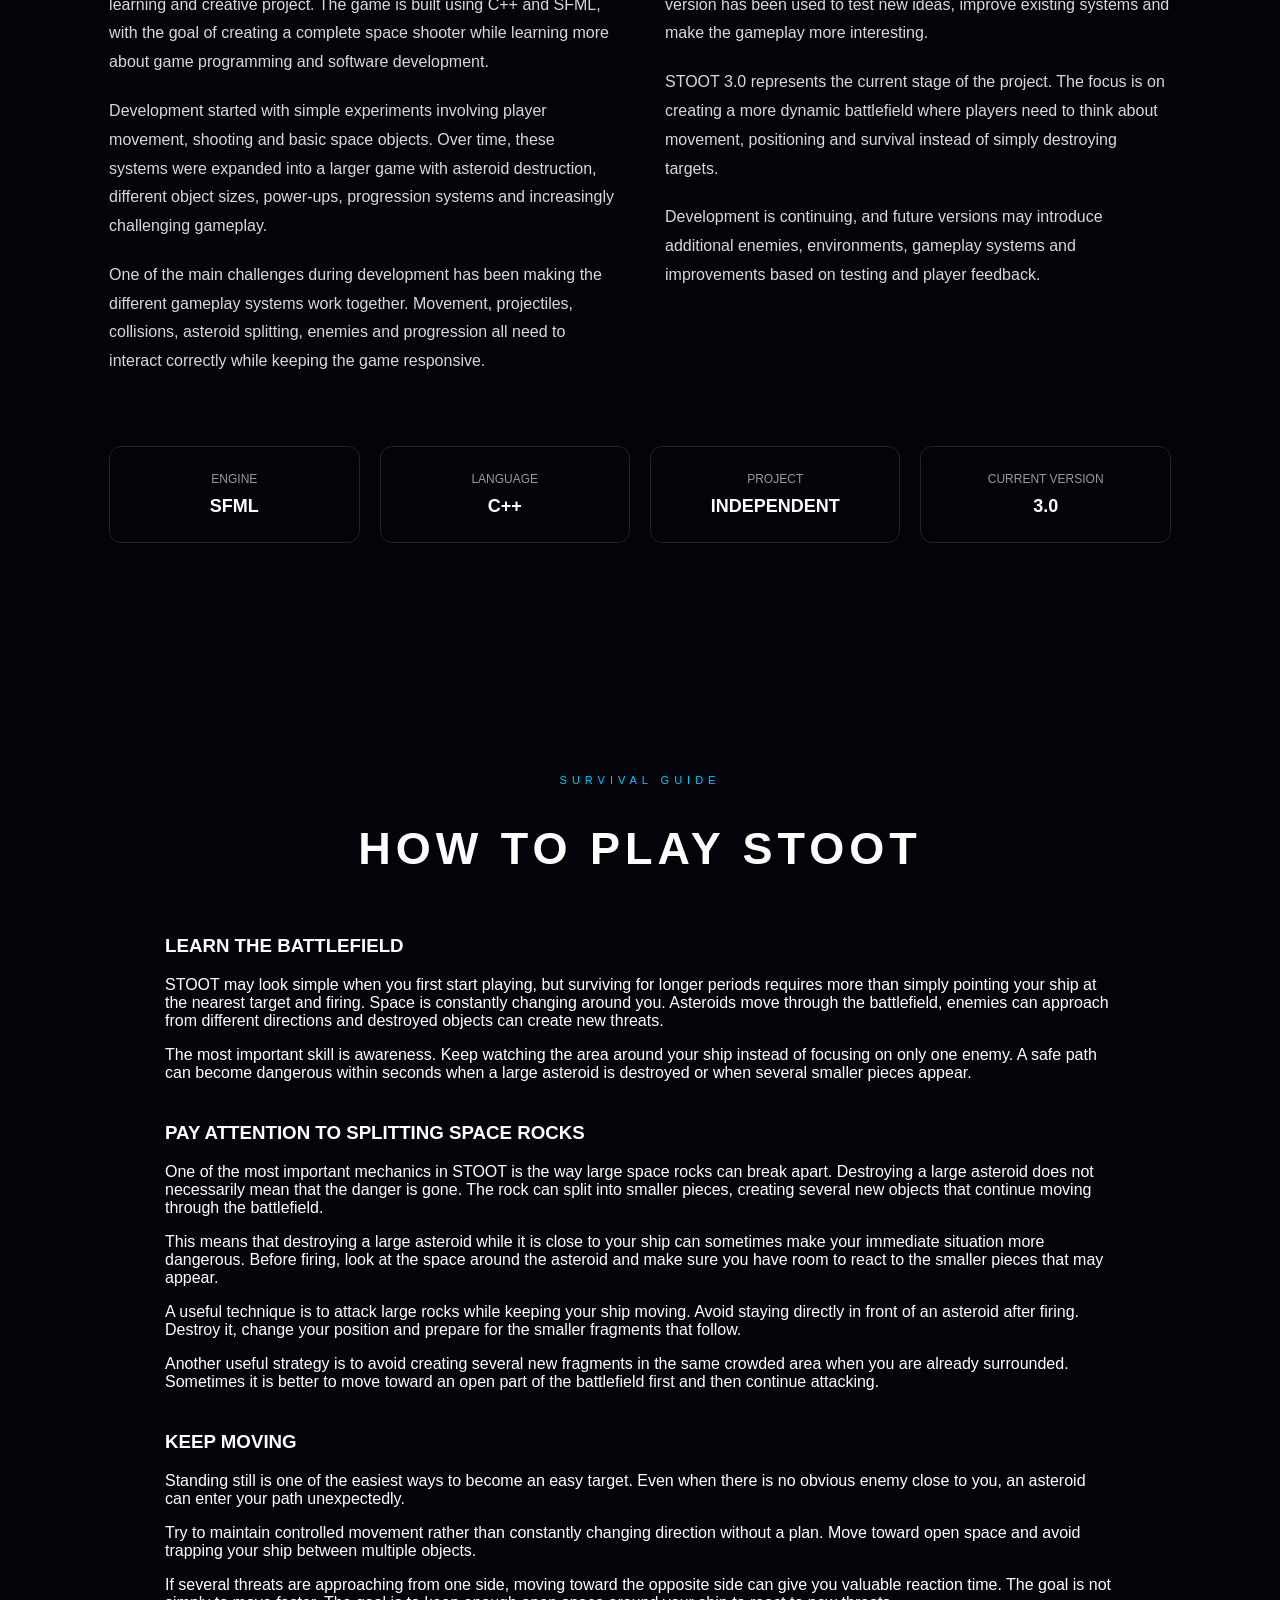
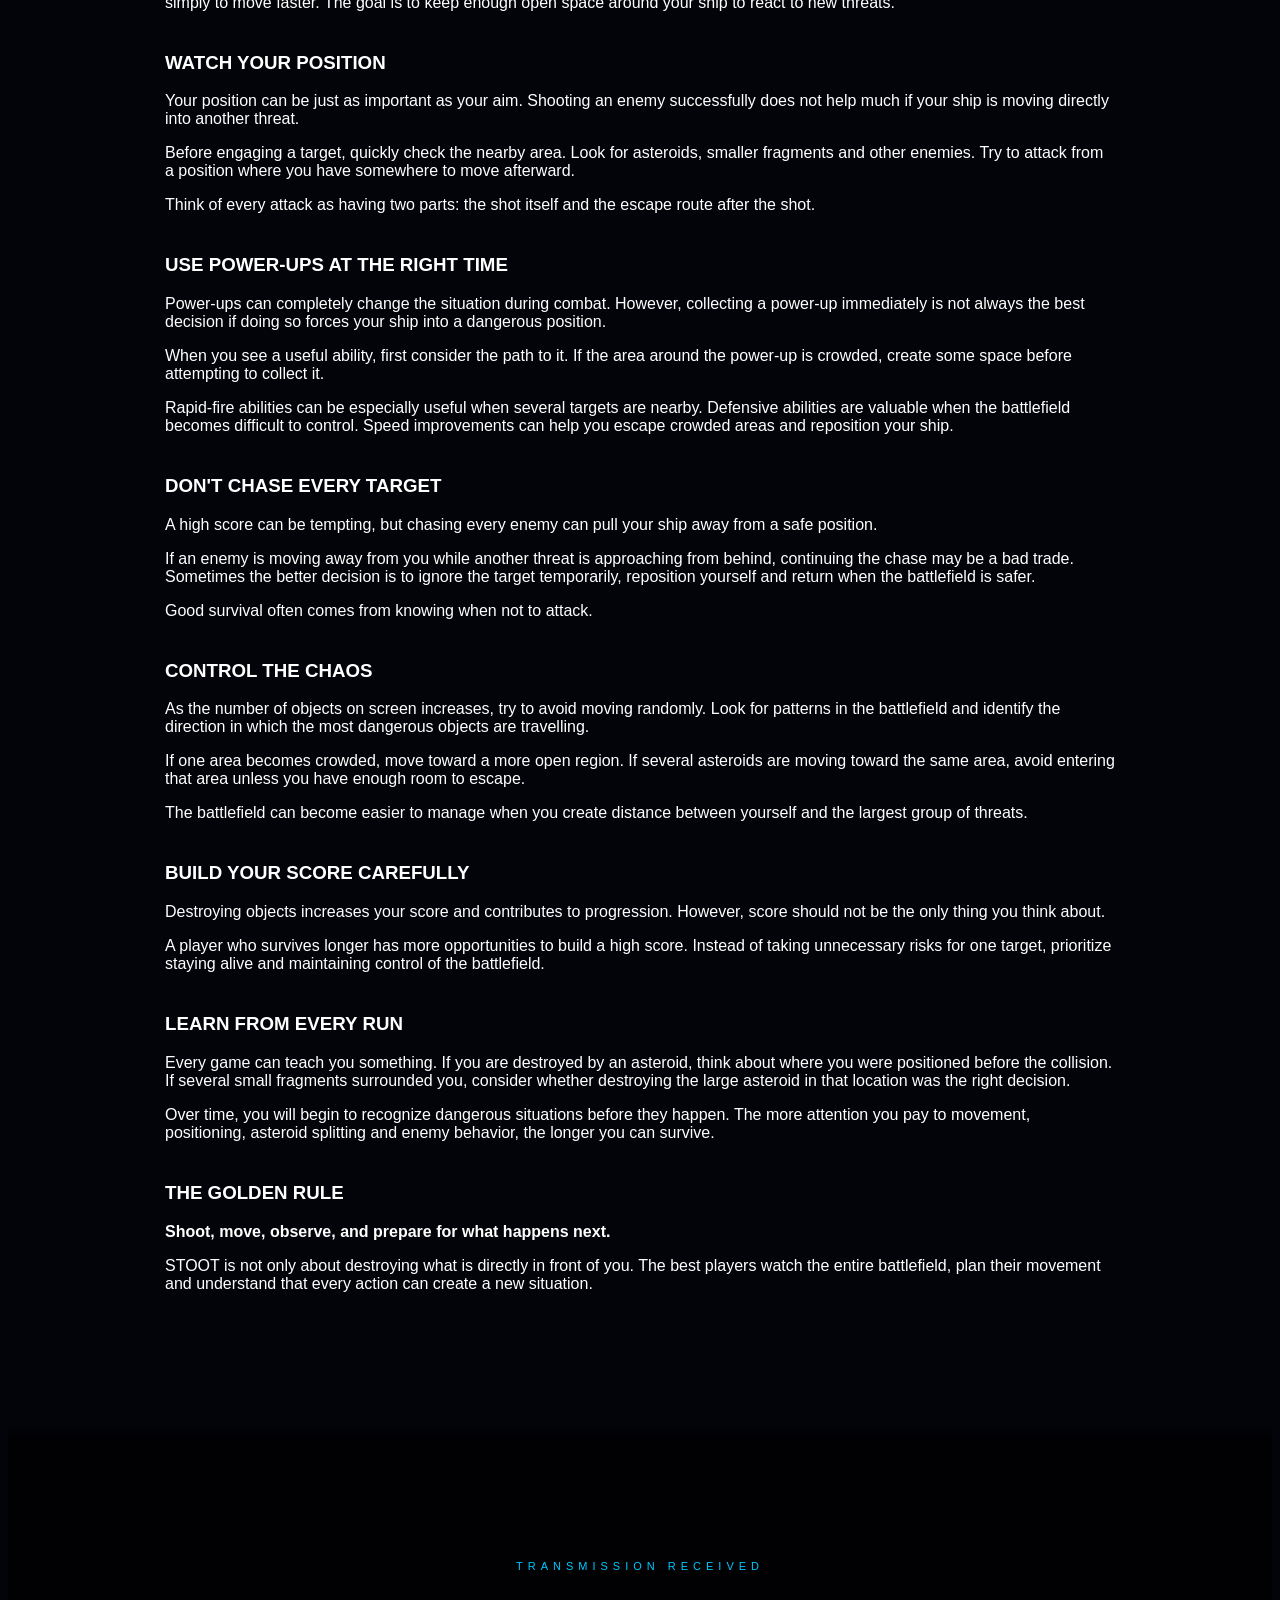
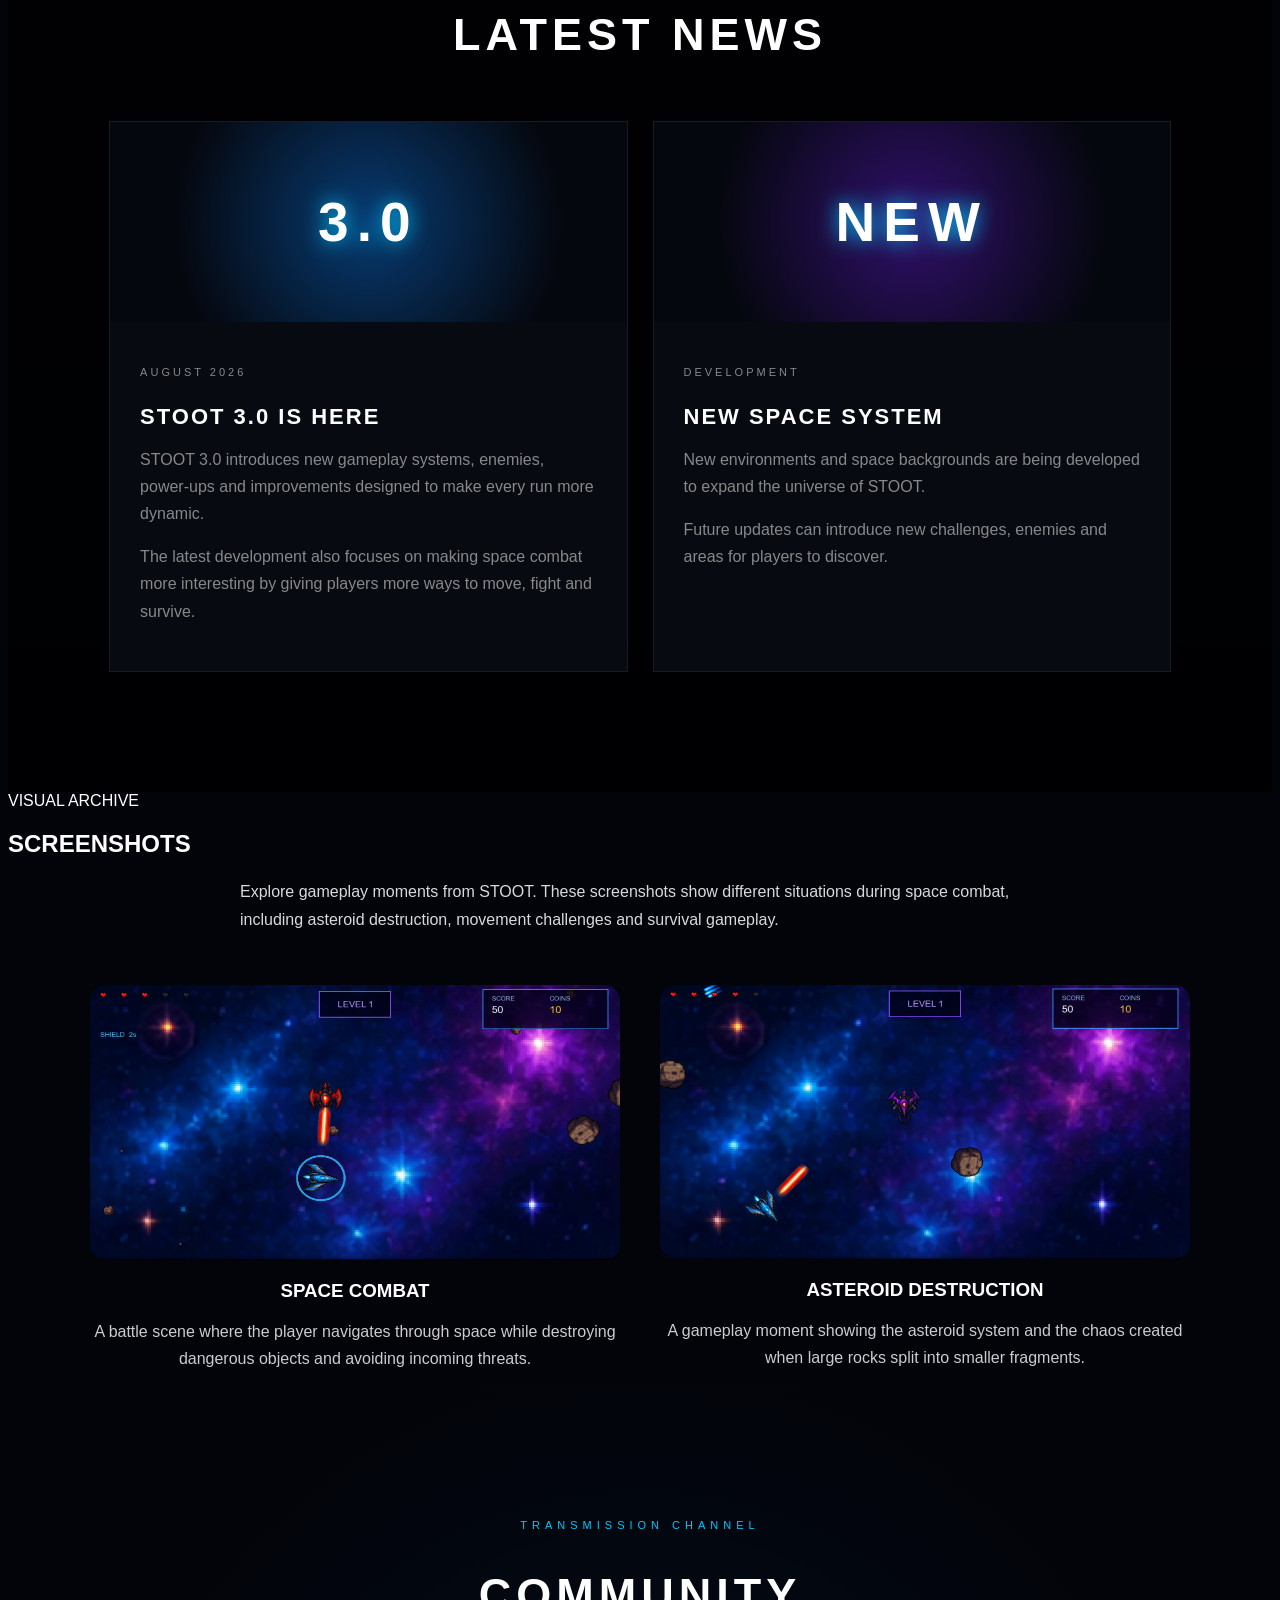
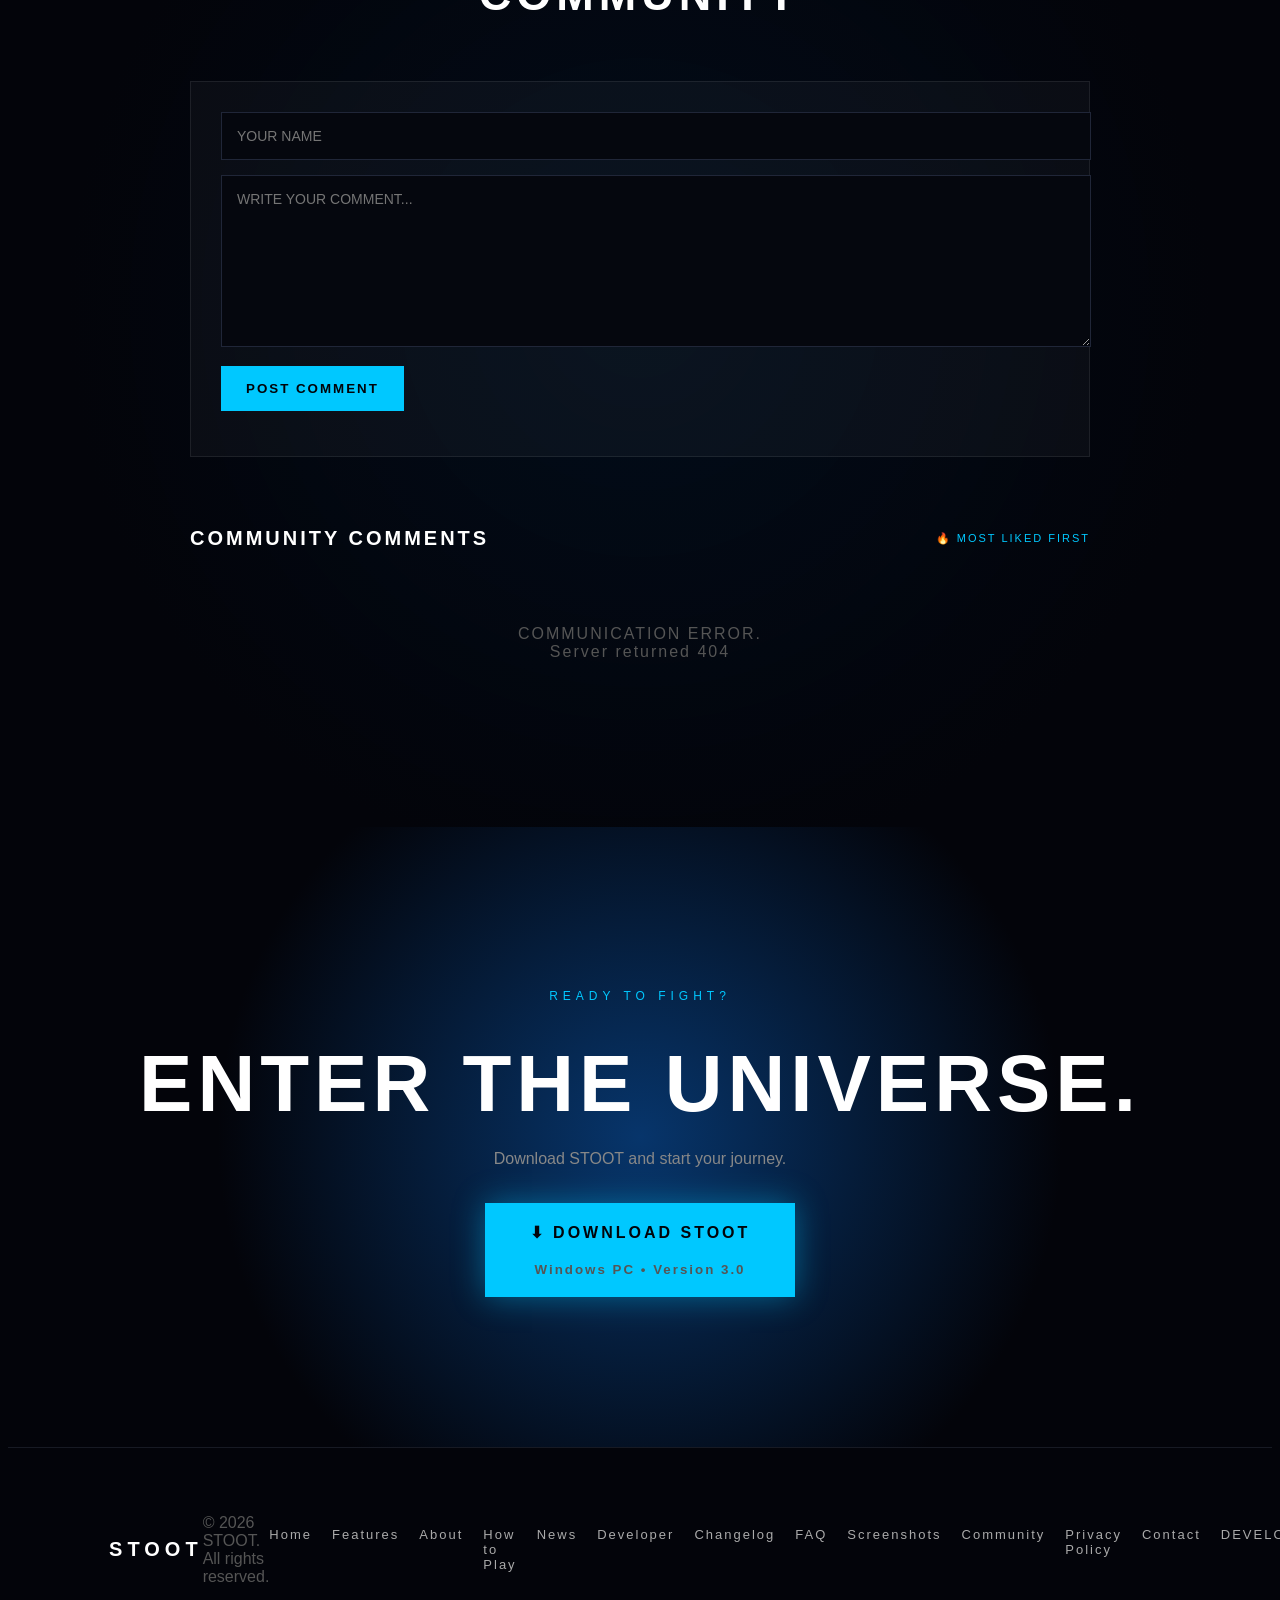
==== commit 4c362cc0: "Update index.html" ====
--- a/index.html
+++ b/index.html
@@ -2,415 +2,553 @@
 <html lang="en">
 
 <head>
-    
-<script async src="https://pagead2.googlesyndication.com/pagead/js/adsbygoogle.js?client=ca-pub-6545549648647972"
-     crossorigin="anonymous"></script>
-    
+
+    <script async src="https://pagead2.googlesyndication.com/pagead/js/adsbygoogle.js?client=ca-pub-6545549648647972"
+        crossorigin="anonymous"></script>
+
     <meta charset="UTF-8">
 
     <meta name="viewport"
-          content="width=device-width, initial-scale=1.0">
+        content="width=device-width, initial-scale=1.0">
 
     <title>STOOT — Space Shooter 🚀</title>
 
     <link rel="stylesheet" href="style.css">
 
 </head>
-    
+
 <body>
 
-<canvas id="smokeCanvas"></canvas>
-    
-<!-- Animated stars -->
-<div class="stars"></div>
-<div class="stars stars2"></div>
-<div class="stars stars3"></div>
+    <canvas id="smokeCanvas"></canvas>
+
+    <!-- Animated stars -->
+    <div class="stars"></div>
+    <div class="stars stars2"></div>
+    <div class="stars stars3"></div>
 
     <button id="smokeToggle">✨ Smoke: ON</button>
 
-<!-- Navigation -->
-
-<header>
-
-    <div class="logo">
-        <span>STOOT</span>
-    </div>
-
-    <nav>
-
-        <a href="#home">
-            HOME
+    <!-- Navigation -->
+
+    <header>
+
+        <div class="logo">
+            <span>STOOT</span>
+        </div>
+
+        <nav>
+
+            <a href="#home">
+                HOME
+            </a>
+
+            <a href="#features">
+                FEATURES
+            </a>
+
+            <a href="#about">
+                ABOUT
+            </a>
+
+            <a href="#how-to-play">
+                HOW TO PLAY
+            </a>
+
+            <a href="#news">
+                NEWS
+            </a>
+
+            <a href="#screenshots">
+                SCREENSHOTS
+            </a>
+
+            <a href="contact.html">
+                CONTACT
+            </a>
+
+        </nav>
+
+        <a class="nav-download"
+            href="game.html">
+            DOWNLOAD
         </a>
 
-        <a href="#features">
-            FEATURES
-        </a>
-
-        <a href="#about">
-            ABOUT
-        </a>
-
-        <a href="#how-to-play">
-            HOW TO PLAY
-        </a>
-
-        <a href="#news">
-            NEWS
-        </a>
-
-        <a href="#screenshots">
-            SCREENSHOTS
-        </a>
-
-        <a href="contact.html">
-            CONTACT
-        </a>
-
-    </nav>
-<a class="nav-download"
-   href="game.html">
-        DOWNLOAD
-
-    </a>
-
-</header>
-
-
-
-<!-- HERO -->
-
-<section id="home" class="hero">
-
-    <div class="hero-content">
-
-        <p class="small-title">
-            WELCOME TO THE VOID
-        </p>
-
-        <h1>
-            STOOT
-        </h1>
+    </header>
+
+
+    <!-- HERO -->
+
+    <section id="home" class="hero">
+
+        <div class="hero-content">
+
+            <p class="small-title">
+                WELCOME TO THE VOID
+            </p>
+
+            <h1>
+                STOOT
+            </h1>
+
+            <h2>
+                THE SPACE BATTLE BEGINS.
+            </h2>
+
+            <p class="description">
+
+                Fight through an endless universe, destroy dangerous
+                space rocks, defeat enemies and survive the chaos.
+
+            </p>
+
+            <div class="buttons">
+
+                <a class="download-button"
+                    href="game.html">
+
+                    <span>⬇</span>
+
+                    DOWNLOAD GAME
+
+                </a>
+
+                <a class="learn-button"
+                    href="#features">
+
+                    EXPLORE
+
+                </a>
+
+            </div>
+
+            <p class="version">
+
+                CURRENT VERSION:
+                <strong>3.0</strong>
+
+            </p>
+
+        </div>
+
+
+        <div class="hero-ship">
+
+            <div class="glow"></div>
+
+            <img
+                src="images/STOOT_name.png"
+                alt="STOOT Game">
+
+        </div>
+
+    </section>
+
+
+    <!-- FEATURES -->
+
+    <section id="features" class="section">
+
+        <div class="section-title">
+
+            <p>
+                ENTER THE BATTLEFIELD
+            </p>
+
+            <h2>
+                GAME FEATURES
+            </h2>
+
+        </div>
+
+
+        <div class="feature-grid">
+
+
+            <div class="feature-card">
+
+                <div class="feature-icon">
+                    🚀
+                </div>
+
+                <h3>
+                    SPACE COMBAT
+                </h3>
+
+                <p>
+
+                    Take control of your ship and fight your way
+                    through dangerous space.
+
+                </p>
+
+            </div>
+
+
+            <div class="feature-card">
+
+                <div class="feature-icon">
+                    ☄️
+                </div>
+
+                <h3>
+                    DESTRUCTIBLE ROCKS
+                </h3>
+
+                <p>
+
+                    Destroy giant space rocks and watch them split
+                    into smaller pieces.
+
+                </p>
+
+            </div>
+
+
+            <div class="feature-card">
+
+                <div class="feature-icon">
+                    👾
+                </div>
+
+                <h3>
+                    ENEMIES & BOSSES
+                </h3>
+
+                <p>
+
+                    Face increasingly dangerous enemies and
+                    powerful bosses.
+
+                </p>
+
+            </div>
+
+
+            <div class="feature-card">
+
+                <div class="feature-icon">
+                    ⚡
+                </div>
+
+                <h3>
+                    POWER-UPS
+                </h3>
+
+                <p>
+
+                    Collect abilities and power-ups floating through
+                    the universe.
+
+                </p>
+
+            </div>
+
+
+            <div class="feature-card">
+
+                <div class="feature-icon">
+                    🌌
+                </div>
+
+                <h3>
+                    OPEN SPACE
+                </h3>
+
+                <p>
+
+                    Explore a huge space environment filled with
+                    danger and surprises.
+
+                </p>
+
+            </div>
+
+
+            <div class="feature-card">
+
+                <div class="feature-icon">
+                    🏆
+                </div>
+
+                <h3>
+                    LEVEL UP
+                </h3>
+
+                <p>
+
+                    Destroy enemies, increase your score and unlock
+                    new challenges.
+
+                </p>
+
+            </div>
+
+        </div>
+
+    </section>
+
+
+    <!-- ABOUT -->
+
+    <section id="about"
+        class="section about-section">
+
+        <div class="section-title">
+
+            <p>
+                THE STORY BEHIND THE GAME
+            </p>
+
+            <h2>
+                ABOUT STOOT
+            </h2>
+
+        </div>
+
+
+        <div class="about-content">
+
+            <div class="about-text">
+
+                <h3>
+                    A SPACE GAME BUILT FROM SCRATCH
+                </h3>
+
+                <p>
+
+                    STOOT is an independent space shooter game focused
+                    on fast combat, exploration and survival.
+
+                </p>
+
+                <p>
+
+                    Take control of your spacecraft, destroy dangerous
+                    asteroids, fight enemies and collect powerful
+                    abilities as you travel through space.
+
+                </p>
+
+                <p>
+
+                    STOOT is being developed as an independent project,
+                    with new features, enemies, environments and
+                    gameplay improvements being added over time.
+
+                </p>
+
+                <p>
+
+                    The goal of STOOT is to create a simple space
+                    shooter that is easy to understand but becomes
+                    increasingly challenging as the player learns how
+                    the battlefield behaves.
+
+                </p>
+
+                <p>
+
+                    Every destroyed rock, enemy and power-up can
+                    change the situation around the player. Staying
+                    alive is not only about shooting quickly. It is
+                    also about movement, positioning and paying
+                    attention to what is happening around the ship.
+
+                </p>
+
+            </div>
+
+
+            <div class="about-info">
+
+                <div class="info-box">
+
+                    <span>
+                        GAME
+                    </span>
+
+                    <strong>
+                        STOOT
+                    </strong>
+
+                </div>
+
+
+                <div class="info-box">
+
+                    <span>
+                        GENRE
+                    </span>
+
+                    <strong>
+                        SPACE SHOOTER
+                    </strong>
+
+                </div>
+
+
+                <div class="info-box">
+
+                    <span>
+                        PLATFORM
+                    </span>
+
+                    <strong>
+                        WINDOWS PC
+                    </strong>
+
+                </div>
+
+
+                <div class="info-box">
+
+                    <span>
+                        VERSION
+                    </span>
+
+                    <strong>
+                        3.0
+                    </strong>
+
+                </div>
+
+            </div>
+
+        </div>
+
+    </section>
+
+
+    <!-- DEVELOPMENT JOURNEY -->
+
+    <section id="development">
+
+        <div class="section-label">
+            BEHIND THE GAME
+        </div>
 
         <h2>
-            THE SPACE BATTLE BEGINS.
+            DEVELOPMENT JOURNEY
         </h2>
 
-        <p class="description">
-
-            Fight through an endless universe, destroy dangerous
-            space rocks, defeat enemies and survive the chaos.
-
-        </p>
-
-        <div class="buttons">
-
-        <a class="download-button"
-   href="game.html">
-                <span>⬇</span>
-
-                DOWNLOAD GAME
-
-            </a>
-
-
-            <a class="learn-button"
-               href="#features">
-
-                EXPLORE
-
-            </a>
-
-        </div>
-
-        <p class="version">
-
-            CURRENT VERSION:
-            <strong>3.0</strong>
-
-        </p>
-
-    </div>
-
-
-    <div class="hero-ship">
-
-        <div class="glow"></div>
-
-        <img
-            src="images/STOOT_name.png"
-            alt="STOOT Game">
-
-    </div>
-
-</section>
-
-
-<!-- FEATURES -->
-
-<section id="features" class="section">
-
-    <div class="section-title">
-
-        <p>
-            ENTER THE BATTLEFIELD
-        </p>
-
-        <h2>
-            GAME FEATURES
-        </h2>
-
-    </div>
-
-
-    <div class="feature-grid">
-
-
-        <div class="feature-card">
-
-            <div class="feature-icon">
-                🚀
-            </div>
-
-            <h3>
-                SPACE COMBAT
-            </h3>
-
-            <p>
-
-                Take control of your ship and fight your way
-                through dangerous space.
-
-            </p>
-
-        </div>
-
-
-
-        <div class="feature-card">
-
-            <div class="feature-icon">
-                ☄️
-            </div>
-
-            <h3>
-                DESTRUCTIBLE ROCKS
-            </h3>
-
-            <p>
-
-                Destroy giant space rocks and watch them split
-                into smaller pieces.
-
-            </p>
-
-        </div>
-
-
-
-        <div class="feature-card">
-
-            <div class="feature-icon">
-                👾
-            </div>
-
-            <h3>
-                ENEMIES & BOSSES
-            </h3>
-
-            <p>
-
-                Face increasingly dangerous enemies and
-                powerful bosses.
-
-            </p>
-
-        </div>
-
-
-
-        <div class="feature-card">
-
-            <div class="feature-icon">
-                ⚡
-            </div>
-
-            <h3>
-                POWER-UPS
-            </h3>
-
-            <p>
-
-                Collect abilities and power-ups floating through
-                the universe.
-
-            </p>
-
-        </div>
-
-
-
-        <div class="feature-card">
-
-            <div class="feature-icon">
-                🌌
-            </div>
-
-            <h3>
-                OPEN SPACE
-            </h3>
-
-            <p>
-
-                Explore a huge space environment filled with
-                danger and surprises.
-
-            </p>
-
-        </div>
-
-
-
-        <div class="feature-card">
-
-            <div class="feature-icon">
-                🏆
-            </div>
-
-            <h3>
-                LEVEL UP
-            </h3>
-
-            <p>
-
-                Destroy enemies, increase your score and unlock
-                new challenges.
-
-            </p>
-
-        </div>
-
-    </div>
-
-</section>
-
-
-
-<!-- ABOUT -->
-
-<section id="about"
-         class="section about-section">
-
-    <div class="section-title">
-
-        <p>
-            THE STORY BEHIND THE GAME
-        </p>
-
-        <h2>
-            ABOUT STOOT
-        </h2>
-
-    </div>
-
-
-    <div class="about-content">
-
-        <div class="about-text">
-
-            <h3>
-                A SPACE GAME BUILT FROM SCRATCH
-            </h3>
-
-            <p>
-
-                STOOT is an independent space shooter game focused
-                on fast combat, exploration and survival.
-
-            </p>
-
-            <p>
-
-                Take control of your spacecraft, destroy dangerous
-                asteroids, fight enemies and collect powerful
-                abilities as you travel through space.
-
-            </p>
-
-            <p>
-
-                STOOT is being developed as an independent project,
-                with new features, enemies, environments and
-                gameplay improvements being added over time.
-
-            </p>
-
-            <p>
-
-                The goal of STOOT is to create a simple space
-                shooter that is easy to understand but becomes
-                increasingly challenging as the player learns how
-                the battlefield behaves.
-
-            </p>
-
-            <p>
-
-                Every destroyed rock, enemy and power-up can
-                change the situation around the player. Staying
-                alive is not only about shooting quickly. It is
-                also about movement, positioning and paying
-                attention to what is happening around the ship.
-
-            </p>
-
-        </div>
-
-
-        <div class="about-info">
-
-            <div class="info-box">
+        <div class="development-content">
+
+            <div class="development-text">
+
+                <h3>
+                    BUILT FROM SCRATCH
+                </h3>
+
+                <p>
+
+                    STOOT is an independent game project developed from scratch as a
+                    learning and creative project. The game is built using C++ and
+                    SFML, with the goal of creating a complete space shooter while
+                    learning more about game programming and software development.
+
+                </p>
+
+                <p>
+
+                    Development started with simple experiments involving player
+                    movement, shooting and basic space objects. Over time, these
+                    systems were expanded into a larger game with asteroid
+                    destruction, different object sizes, power-ups, progression
+                    systems and increasingly challenging gameplay.
+
+                </p>
+
+                <p>
+
+                    One of the main challenges during development has been making
+                    the different gameplay systems work together. Movement,
+                    projectiles, collisions, asteroid splitting, enemies and
+                    progression all need to interact correctly while keeping the
+                    game responsive.
+
+                </p>
+
+            </div>
+
+
+            <div class="development-text">
+
+                <h3>
+                    FROM AN IDEA TO STOOT 3.0
+                </h3>
+
+                <p>
+
+                    The project has gone through multiple stages of development.
+                    Each version has been used to test new ideas, improve existing
+                    systems and make the gameplay more interesting.
+
+                </p>
+
+                <p>
+
+                    STOOT 3.0 represents the current stage of the project. The focus
+                    is on creating a more dynamic battlefield where players need to
+                    think about movement, positioning and survival instead of simply
+                    destroying targets.
+
+                </p>
+
+                <p>
+
+                    Development is continuing, and future versions may introduce
+                    additional enemies, environments, gameplay systems and
+                    improvements based on testing and player feedback.
+
+                </p>
+
+            </div>
+
+        </div>
+
+
+        <div class="development-info">
+
+            <div>
 
                 <span>
-                    GAME
+                    ENGINE
                 </span>
 
                 <strong>
-                    STOOT
+                    SFML
                 </strong>
 
             </div>
 
-
-            <div class="info-box">
+            <div>
 
                 <span>
-                    GENRE
+                    LANGUAGE
                 </span>
 
                 <strong>
-                    SPACE SHOOTER
+                    C++
                 </strong>
 
             </div>
 
-
-            <div class="info-box">
+            <div>
 
                 <span>
-                    PLATFORM
+                    PROJECT
                 </span>
 
                 <strong>
-                    WINDOWS PC
+                    INDEPENDENT
                 </strong>
 
             </div>
 
-
-            <div class="info-box">
+            <div>
 
                 <span>
-                    VERSION
+                    CURRENT VERSION
                 </span>
 
                 <strong>
@@ -421,767 +559,690 @@
 
         </div>
 
-    </div>
-
-</section>
-
-    <!-- DEVELOPMENT JOURNEY -->
-<section id="development">
-    <div class="section-label">BEHIND THE GAME</div>
-
-    <h2>DEVELOPMENT JOURNEY</h2>
-
-    <div class="development-content">
-
-        <div class="development-text">
-            <h3>BUILT FROM SCRATCH</h3>
-
-            <p>
-                STOOT is an independent game project developed from scratch as a
-                learning and creative project. The game is built using C++ and
-                SFML, with the goal of creating a complete space shooter while
-                learning more about game programming and software development.
-            </p>
-
-            <p>
-                Development started with simple experiments involving player
-                movement, shooting and basic space objects. Over time, these
-                systems were expanded into a larger game with asteroid
-                destruction, different object sizes, power-ups, progression
-                systems and increasingly challenging gameplay.
-            </p>
-
-            <p>
-                One of the main challenges during development has been making
-                the different gameplay systems work together. Movement,
-                projectiles, collisions, asteroid splitting, enemies and
-                progression all need to interact correctly while keeping the
-                game responsive.
-            </p>
-        </div>
-
-        <div class="development-text">
-            <h3>FROM AN IDEA TO STOOT 3.0</h3>
-
-            <p>
-                The project has gone through multiple stages of development.
-                Each version has been used to test new ideas, improve existing
-                systems and make the gameplay more interesting.
-            </p>
-
-            <p>
-                STOOT 3.0 represents the current stage of the project. The focus
-                is on creating a more dynamic battlefield where players need to
-                think about movement, positioning and survival instead of simply
-                destroying targets.
-            </p>
-
-            <p>
-                Development is continuing, and future versions may introduce
-                additional enemies, environments, gameplay systems and
-                improvements based on testing and player feedback.
-            </p>
-        </div>
-
-    </div>
-
-    <div class="development-info">
-        <div>
-            <span>ENGINE</span>
-            <strong>SFML</strong>
-        </div>
-
-        <div>
-            <span>LANGUAGE</span>
-            <strong>C++</strong>
-        </div>
-
-        <div>
-            <span>PROJECT</span>
-            <strong>INDEPENDENT</strong>
-        </div>
-
-        <div>
-            <span>CURRENT VERSION</span>
-            <strong>3.0</strong>
-        </div>
-    </div>
-</section>
-
-<!-- HOW TO PLAY -->
-
-<section id="how-to-play"
-         class="section">
-
-    <div class="section-title">
+    </section>
+
+
+    <!-- HOW TO PLAY -->
+
+    <section id="how-to-play"
+        class="section">
+
+        <div class="section-title">
+
+            <p>
+                SURVIVAL GUIDE
+            </p>
+
+            <h2>
+                HOW TO PLAY STOOT
+            </h2>
+
+        </div>
+
+
+        <div class="about-text"
+            style="max-width: 950px; margin: 0 auto;">
+
+            <h3>
+                LEARN THE BATTLEFIELD
+            </h3>
+
+            <p>
+
+                STOOT may look simple when you first start playing,
+                but surviving for longer periods requires more than
+                simply pointing your ship at the nearest target and
+                firing. Space is constantly changing around you.
+                Asteroids move through the battlefield, enemies can
+                approach from different directions and destroyed
+                objects can create new threats.
+
+            </p>
+
+            <p>
+
+                The most important skill is awareness. Keep watching
+                the area around your ship instead of focusing on only
+                one enemy. A safe path can become dangerous within
+                seconds when a large asteroid is destroyed or when
+                several smaller pieces appear.
+
+            </p>
+
+
+            <h3 style="margin-top: 40px;">
+                PAY ATTENTION TO SPLITTING SPACE ROCKS
+            </h3>
+
+            <p>
+
+                One of the most important mechanics in STOOT is the
+                way large space rocks can break apart. Destroying a
+                large asteroid does not necessarily mean that the
+                danger is gone. The rock can split into smaller pieces,
+                creating several new objects that continue moving
+                through the battlefield.
+
+            </p>
+
+            <p>
+
+                This means that destroying a large asteroid while it
+                is close to your ship can sometimes make your immediate
+                situation more dangerous. Before firing, look at the
+                space around the asteroid and make sure you have room
+                to react to the smaller pieces that may appear.
+
+            </p>
+
+            <p>
+
+                A useful technique is to attack large rocks while
+                keeping your ship moving. Avoid staying directly in
+                front of an asteroid after firing. Destroy it, change
+                your position and prepare for the smaller fragments
+                that follow.
+
+            </p>
+
+            <p>
+
+                Another useful strategy is to avoid creating several
+                new fragments in the same crowded area when you are
+                already surrounded. Sometimes it is better to move
+                toward an open part of the battlefield first and then
+                continue attacking.
+
+            </p>
+
+
+            <h3 style="margin-top: 40px;">
+                KEEP MOVING
+            </h3>
+
+            <p>
+
+                Standing still is one of the easiest ways to become an
+                easy target. Even when there is no obvious enemy close
+                to you, an asteroid can enter your path unexpectedly.
+
+            </p>
+
+            <p>
+
+                Try to maintain controlled movement rather than
+                constantly changing direction without a plan. Move
+                toward open space and avoid trapping your ship between
+                multiple objects.
+
+            </p>
+
+            <p>
+
+                If several threats are approaching from one side,
+                moving toward the opposite side can give you valuable
+                reaction time. The goal is not simply to move faster.
+                The goal is to keep enough open space around your ship
+                to react to new threats.
+
+            </p>
+
+
+            <h3 style="margin-top: 40px;">
+                WATCH YOUR POSITION
+            </h3>
+
+            <p>
+
+                Your position can be just as important as your aim.
+                Shooting an enemy successfully does not help much if
+                your ship is moving directly into another threat.
+
+            </p>
+
+            <p>
+
+                Before engaging a target, quickly check the nearby
+                area. Look for asteroids, smaller fragments and other
+                enemies. Try to attack from a position where you have
+                somewhere to move afterward.
+
+            </p>
+
+            <p>
+
+                Think of every attack as having two parts: the shot
+                itself and the escape route after the shot.
+
+            </p>
+
+
+            <h3 style="margin-top: 40px;">
+                USE POWER-UPS AT THE RIGHT TIME
+            </h3>
+
+            <p>
+
+                Power-ups can completely change the situation during
+                combat. However, collecting a power-up immediately is
+                not always the best decision if doing so forces your
+                ship into a dangerous position.
+
+            </p>
+
+            <p>
+
+                When you see a useful ability, first consider the path
+                to it. If the area around the power-up is crowded,
+                create some space before attempting to collect it.
+
+            </p>
+
+            <p>
+
+                Rapid-fire abilities can be especially useful when
+                several targets are nearby. Defensive abilities are
+                valuable when the battlefield becomes difficult to
+                control. Speed improvements can help you escape crowded
+                areas and reposition your ship.
+
+            </p>
+
+
+            <h3 style="margin-top: 40px;">
+                DON'T CHASE EVERY TARGET
+            </h3>
+
+            <p>
+
+                A high score can be tempting, but chasing every enemy
+                can pull your ship away from a safe position.
+
+            </p>
+
+            <p>
+
+                If an enemy is moving away from you while another
+                threat is approaching from behind, continuing the
+                chase may be a bad trade. Sometimes the better decision
+                is to ignore the target temporarily, reposition
+                yourself and return when the battlefield is safer.
+
+            </p>
+
+            <p>
+
+                Good survival often comes from knowing when not to
+                attack.
+
+            </p>
+
+
+            <h3 style="margin-top: 40px;">
+                CONTROL THE CHAOS
+            </h3>
+
+            <p>
+
+                As the number of objects on screen increases, try to
+                avoid moving randomly. Look for patterns in the
+                battlefield and identify the direction in which the
+                most dangerous objects are travelling.
+
+            </p>
+
+            <p>
+
+                If one area becomes crowded, move toward a more open
+                region. If several asteroids are moving toward the
+                same area, avoid entering that area unless you have
+                enough room to escape.
+
+            </p>
+
+            <p>
+
+                The battlefield can become easier to manage when you
+                create distance between yourself and the largest group
+                of threats.
+
+            </p>
+
+
+            <h3 style="margin-top: 40px;">
+                BUILD YOUR SCORE CAREFULLY
+            </h3>
+
+            <p>
+
+                Destroying objects increases your score and contributes
+                to progression. However, score should not be the only
+                thing you think about.
+
+            </p>
+
+            <p>
+
+                A player who survives longer has more opportunities to
+                build a high score. Instead of taking unnecessary risks
+                for one target, prioritize staying alive and maintaining
+                control of the battlefield.
+
+            </p>
+
+
+            <h3 style="margin-top: 40px;">
+                LEARN FROM EVERY RUN
+            </h3>
+
+            <p>
+
+                Every game can teach you something. If you are
+                destroyed by an asteroid, think about where you were
+                positioned before the collision. If several small
+                fragments surrounded you, consider whether destroying
+                the large asteroid in that location was the right
+                decision.
+
+            </p>
+
+            <p>
+
+                Over time, you will begin to recognize dangerous
+                situations before they happen. The more attention you
+                pay to movement, positioning, asteroid splitting and
+                enemy behavior, the longer you can survive.
+
+            </p>
+
+
+            <h3 style="margin-top: 40px;">
+                THE GOLDEN RULE
+            </h3>
+
+            <p>
+
+                <strong>
+                    Shoot, move, observe, and prepare for what happens
+                    next.
+                </strong>
+
+            </p>
+
+            <p>
+
+                STOOT is not only about destroying what is directly in
+                front of you. The best players watch the entire
+                battlefield, plan their movement and understand that
+                every action can create a new situation.
+
+            </p>
+
+        </div>
+
+    </section>
+
+
+    <!-- NEWS -->
+
+    <section id="news"
+        class="section news-section">
+
+        <div class="section-title">
+
+            <p>
+                TRANSMISSION RECEIVED
+            </p>
+
+            <h2>
+                LATEST NEWS
+            </h2>
+
+        </div>
+
+
+        <div class="news-container">
+
+
+            <article class="news-card">
+
+                <div class="news-image">
+
+                    <span>
+                        3.0
+                    </span>
+
+                </div>
+
+
+                <div class="news-content">
+
+                    <p class="date">
+                        AUGUST 2026
+                    </p>
+
+                    <h3>
+                        STOOT 3.0 IS HERE
+                    </h3>
+
+                    <p>
+
+                        STOOT 3.0 introduces new gameplay systems,
+                        enemies, power-ups and improvements designed
+                        to make every run more dynamic.
+
+                    </p>
+
+                    <p>
+
+                        The latest development also focuses on making
+                        space combat more interesting by giving players
+                        more ways to move, fight and survive.
+
+                    </p>
+
+                </div>
+
+            </article>
+
+
+            <article class="news-card">
+
+                <div class="news-image second">
+
+                    <span>
+                        NEW
+                    </span>
+
+                </div>
+
+
+                <div class="news-content">
+
+                    <p class="date">
+                        DEVELOPMENT
+                    </p>
+
+                    <h3>
+                        NEW SPACE SYSTEM
+                    </h3>
+
+                    <p>
+
+                        New environments and space backgrounds are
+                        being developed to expand the universe of STOOT.
+
+                    </p>
+
+                    <p>
+
+                        Future updates can introduce new challenges,
+                        enemies and areas for players to discover.
+
+                    </p>
+
+                </div>
+
+            </article>
+
+
+        </div>
+
+    </section>
+
+
+    <!-- SCREENSHOTS -->
+
+    <section id="screenshots">
+
+        <div class="section-label">
+            VISUAL ARCHIVE
+        </div>
+
+        <h2>
+            SCREENSHOTS
+        </h2>
+
+        <p class="section-description">
+
+            Explore gameplay moments from STOOT. These screenshots show
+            different situations during space combat, including asteroid
+            destruction, movement challenges and survival gameplay.
+
+        </p>
+
+
+        <div class="screenshots-grid">
+
+            <div class="screenshot-card">
+
+                <img
+                    src="images/gameplay1.png"
+                    alt="STOOT gameplay showing space combat">
+
+                <h3>
+                    SPACE COMBAT
+                </h3>
+
+                <p>
+
+                    A battle scene where the player navigates through space
+                    while destroying dangerous objects and avoiding incoming
+                    threats.
+
+                </p>
+
+            </div>
+
+
+            <div class="screenshot-card">
+
+                <img
+                    src="images/gameplay2.png"
+                    alt="STOOT gameplay showing asteroid destruction">
+
+                <h3>
+                    ASTEROID DESTRUCTION
+                </h3>
+
+                <p>
+
+                    A gameplay moment showing the asteroid system and the chaos
+                    created when large rocks split into smaller fragments.
+
+                </p>
+
+            </div>
+
+        </div>
+
+    </section>
+
+
+    <!-- COMMUNITY -->
+
+    <section id="community"
+        class="section comments-section">
+
+        <div class="section-title">
+
+            <p>
+                TRANSMISSION CHANNEL
+            </p>
+
+            <h2>
+                COMMUNITY
+            </h2>
+
+        </div>
+
+
+        <div class="comments-container">
+
+
+            <div class="comment-form">
+
+                <input
+                    type="text"
+                    id="comment-name"
+                    placeholder="YOUR NAME"
+                    maxlength="40"
+                >
+
+
+                <textarea
+                    id="comment-body"
+                    placeholder="WRITE YOUR COMMENT..."
+                    maxlength="1000"
+                ></textarea>
+
+
+                <button id="post-comment">
+                    POST COMMENT
+                </button>
+
+
+                <p id="comment-message"></p>
+
+            </div>
+
+
+            <div class="comments-header">
+
+                <h3>
+                    COMMUNITY COMMENTS
+                </h3>
+
+                <span>
+                    🔥 MOST LIKED FIRST
+                </span>
+
+            </div>
+
+
+            <div id="comments-list">
+
+                <p class="comments-loading">
+                    LOADING TRANSMISSIONS...
+                </p>
+
+            </div>
+
+        </div>
+
+    </section>
+
+
+    <!-- DOWNLOAD -->
+
+    <section class="download-section">
+
+        <div class="download-content">
+
+            <p>
+                READY TO FIGHT?
+            </p>
+
+            <h2>
+                ENTER THE UNIVERSE.
+            </h2>
+
+            <p>
+                Download STOOT and start your journey.
+            </p>
+
+            <a
+                class="big-download"
+                href="game.html">
+
+                <span>
+                    ⬇ DOWNLOAD STOOT
+                </span>
+
+                <small>
+                    Windows PC • Version 3.0
+                </small>
+
+            </a>
+
+        </div>
+
+    </section>
+
+
+    <!-- FOOTER -->
+
+    <footer>
+
+        <div class="footer-logo">
+            STOOT
+        </div>
 
         <p>
-            SURVIVAL GUIDE
+            © 2026 STOOT. All rights reserved.
         </p>
 
-        <h2>
-            HOW TO PLAY STOOT
-        </h2>
-
-    </div>
-
-
-    <div class="about-text"
-         style="max-width: 950px; margin: 0 auto;">
-
-
-        <h3>
-            LEARN THE BATTLEFIELD
-        </h3>
-
-        <p>
-
-            STOOT may look simple when you first start playing,
-            but surviving for longer periods requires more than
-            simply pointing your ship at the nearest target and
-            firing. Space is constantly changing around you.
-            Asteroids move through the battlefield, enemies can
-            approach from different directions and destroyed
-            objects can create new threats.
-
-        </p>
-
-        <p>
-
-            The most important skill is awareness. Keep watching
-            the area around your ship instead of focusing on only
-            one enemy. A safe path can become dangerous within
-            seconds when a large asteroid is destroyed or when
-            several smaller pieces appear.
-
-        </p>
-
-
-
-        <h3 style="margin-top: 40px;">
-            PAY ATTENTION TO SPLITTING SPACE ROCKS
-        </h3>
-
-        <p>
-
-            One of the most important mechanics in STOOT is the
-            way large space rocks can break apart. Destroying a
-            large asteroid does not necessarily mean that the
-            danger is gone. The rock can split into smaller pieces,
-            creating several new objects that continue moving
-            through the battlefield.
-
-        </p>
-
-        <p>
-
-            This means that destroying a large asteroid while it
-            is close to your ship can sometimes make your immediate
-            situation more dangerous. Before firing, look at the
-            space around the asteroid and make sure you have room
-            to react to the smaller pieces that may appear.
-
-        </p>
-
-        <p>
-
-            A useful technique is to attack large rocks while
-            keeping your ship moving. Avoid staying directly in
-            front of an asteroid after firing. Destroy it, change
-            your position and prepare for the smaller fragments
-            that follow.
-
-        </p>
-
-        <p>
-
-            Another useful strategy is to avoid creating several
-            new fragments in the same crowded area when you are
-            already surrounded. Sometimes it is better to move
-            toward an open part of the battlefield first and then
-            continue attacking.
-
-        </p>
-
-
-
-        <h3 style="margin-top: 40px;">
-            KEEP MOVING
-        </h3>
-
-        <p>
-
-            Standing still is one of the easiest ways to become an
-            easy target. Even when there is no obvious enemy close
-            to you, an asteroid can enter your path unexpectedly.
-
-        </p>
-
-        <p>
-
-            Try to maintain controlled movement rather than
-            constantly changing direction without a plan. Move
-            toward open space and avoid trapping your ship between
-            multiple objects.
-
-        </p>
-
-        <p>
-
-            If several threats are approaching from one side,
-            moving toward the opposite side can give you valuable
-            reaction time. The goal is not simply to move faster.
-            The goal is to keep enough open space around your ship
-            to react to new threats.
-
-        </p>
-
-
-
-        <h3 style="margin-top: 40px;">
-            WATCH YOUR POSITION
-        </h3>
-
-        <p>
-
-            Your position can be just as important as your aim.
-            Shooting an enemy successfully does not help much if
-            your ship is moving directly into another threat.
-
-        </p>
-
-        <p>
-
-            Before engaging a target, quickly check the nearby
-            area. Look for asteroids, smaller fragments and other
-            enemies. Try to attack from a position where you have
-            somewhere to move afterward.
-
-        </p>
-
-        <p>
-
-            Think of every attack as having two parts: the shot
-            itself and the escape route after the shot.
-
-        </p>
-
-
-
-        <h3 style="margin-top: 40px;">
-            USE POWER-UPS AT THE RIGHT TIME
-        </h3>
-
-        <p>
-
-            Power-ups can completely change the situation during
-            combat. However, collecting a power-up immediately is
-            not always the best decision if doing so forces your
-            ship into a dangerous position.
-
-        </p>
-
-        <p>
-
-            When you see a useful ability, first consider the path
-            to it. If the area around the power-up is crowded,
-            create some space before attempting to collect it.
-
-        </p>
-
-        <p>
-
-            Rapid-fire abilities can be especially useful when
-            several targets are nearby. Defensive abilities are
-            valuable when the battlefield becomes difficult to
-            control. Speed improvements can help you escape crowded
-            areas and reposition your ship.
-
-        </p>
-
-
-
-        <h3 style="margin-top: 40px;">
-            DON'T CHASE EVERY TARGET
-        </h3>
-
-        <p>
-
-            A high score can be tempting, but chasing every enemy
-            can pull your ship away from a safe position.
-
-        </p>
-
-        <p>
-
-            If an enemy is moving away from you while another
-            threat is approaching from behind, continuing the chase
-            may be a bad trade. Sometimes the better decision is
-            to ignore the target temporarily, reposition yourself
-            and return when the battlefield is safer.
-
-        </p>
-
-        <p>
-
-            Good survival often comes from knowing when not to
-            attack.
-
-        </p>
-
-
-
-        <h3 style="margin-top: 40px;">
-            CONTROL THE CHAOS
-        </h3>
-
-        <p>
-
-            As the number of objects on screen increases, try to
-            avoid moving randomly. Look for patterns in the
-            battlefield and identify the direction in which the
-            most dangerous objects are travelling.
-
-        </p>
-
-        <p>
-
-            If one area becomes crowded, move toward a more open
-            region. If several asteroids are moving toward the
-            same area, avoid entering that area unless you have
-            enough room to escape.
-
-        </p>
-
-        <p>
-
-            The battlefield can become easier to manage when you
-            create distance between yourself and the largest group
-            of threats.
-
-        </p>
-
-
-
-        <h3 style="margin-top: 40px;">
-            BUILD YOUR SCORE CAREFULLY
-        </h3>
-
-        <p>
-
-            Destroying objects increases your score and contributes
-            to progression. However, score should not be the only
-            thing you think about.
-
-        </p>
-
-        <p>
-
-            A player who survives longer has more opportunities to
-            build a high score. Instead of taking unnecessary risks
-            for one target, prioritize staying alive and maintaining
-            control of the battlefield.
-
-        </p>
-
-
-
-        <h3 style="margin-top: 40px;">
-            LEARN FROM EVERY RUN
-        </h3>
-
-        <p>
-
-            Every game can teach you something. If you are
-            destroyed by an asteroid, think about where you were
-            positioned before the collision. If several small
-            fragments surrounded you, consider whether destroying
-            the large asteroid in that location was the right
-            decision.
-
-        </p>
-
-        <p>
-
-            Over time, you will begin to recognize dangerous
-            situations before they happen. The more attention you
-            pay to movement, positioning, asteroid splitting and
-            enemy behavior, the longer you can survive.
-
-        </p>
-
-
-
-        <h3 style="margin-top: 40px;">
-            THE GOLDEN RULE
-        </h3>
-
-        <p>
-
-            <strong>
-                Shoot, move, observe, and prepare for what happens
-                next.
-            </strong>
-
-        </p>
-
-        <p>
-
-            STOOT is not only about destroying what is directly in
-            front of you. The best players watch the entire
-            battlefield, plan their movement and understand that
-            every action can create a new situation.
-
-        </p>
-
-    </div>
-
-</section>
-
-
-
-<!-- NEWS -->
-
-<section id="news"
-         class="section news-section">
-
-    <div class="section-title">
-
-        <p>
-            TRANSMISSION RECEIVED
-        </p>
-
-        <h2>
-            LATEST NEWS
-        </h2>
-
-    </div>
-
-
-    <div class="news-container">
-
-
-        <article class="news-card">
-
-            <div class="news-image">
-
-                <span>
-                    3.0
-                </span>
-
-            </div>
-
-
-            <div class="news-content">
-
-                <p class="date">
-                    AUGUST 2026
-                </p>
-
-                <h3>
-                    STOOT 3.0 IS HERE
-                </h3>
-
-                <p>
-
-                    STOOT 3.0 introduces new gameplay systems,
-                    enemies, power-ups and improvements designed
-                    to make every run more dynamic.
-
-                </p>
-
-                <p>
-
-                    The latest development also focuses on making
-                    space combat more interesting by giving players
-                    more ways to move, fight and survive.
-
-                </p>
-
-            </div>
-
-        </article>
-
-
-
-        <article class="news-card">
-
-            <div class="news-image second">
-
-                <span>
-                    NEW
-                </span>
-
-            </div>
-
-
-            <div class="news-content">
-
-                <p class="date">
-                    DEVELOPMENT
-                </p>
-
-                <h3>
-                    NEW SPACE SYSTEM
-                </h3>
-
-                <p>
-
-                    New environments and space backgrounds are
-                    being developed to expand the universe of STOOT.
-
-                </p>
-
-                <p>
-
-                    Future updates can introduce new challenges,
-                    enemies and areas for players to discover.
-
-                </p>
-
-            </div>
-
-        </article>
-
-
-    </div>
-
-</section>
-
-
-
-<!-- SCREENSHOTS -->
-
-<section id="screenshots">
-
-    <div class="section-label">VISUAL ARCHIVE</div>
-
-    <h2>SCREENSHOTS</h2>
-
-    <p class="section-description">
-        Explore gameplay moments from STOOT. These screenshots show different
-        situations during space combat, including asteroid destruction,
-        movement challenges and survival gameplay.
-    </p>
-
-
-    <div class="screenshots-grid">
-
-        <div class="screenshot-card">
-
-            <img src="images/gameplay1.png" alt="STOOT gameplay showing space combat">
-
-            <h3>SPACE COMBAT</h3>
-
-            <p>
-                A battle scene where the player navigates through space while
-                destroying dangerous objects and avoiding incoming threats.
-            </p>
-
-        </div>
-
-
-        <div class="screenshot-card">
-
-            <img src="images/gameplay2.png" alt="STOOT gameplay showing asteroid destruction">
-
-            <h3>ASTEROID DESTRUCTION</h3>
-
-            <p>
-                A gameplay moment showing the asteroid system and the chaos
-                created when large rocks split into smaller fragments.
-            </p>
-
-        </div>
-
-
-    </div>
-
-</section>
-
-
-<!-- COMMUNITY -->
-
-<section id="community"
-         class="section comments-section">
-
-    <div class="section-title">
-
-        <p>
-            TRANSMISSION CHANNEL
-        </p>
-
-        <h2>
-            COMMUNITY
-        </h2>
-
-    </div>
-
-
-    <div class="comments-container">
-
-
-        <div class="comment-form">
-
-            <input
-                type="text"
-                id="comment-name"
-                placeholder="YOUR NAME"
-                maxlength="40"
-            >
-
-
-            <textarea
-                id="comment-body"
-                placeholder="WRITE YOUR COMMENT..."
-                maxlength="1000"
-            ></textarea>
-
-
-            <button id="post-comment">
-                POST COMMENT
-            </button>
-
-
-            <p id="comment-message"></p>
-
-        </div>
-
-
-
-        <div class="comments-header">
-
-            <h3>
-                COMMUNITY COMMENTS
-            </h3>
-
-            <span>
-                🔥 MOST LIKED FIRST
-            </span>
-
-        </div>
-
-
-        <div id="comments-list">
-
-            <p class="comments-loading">
-                LOADING TRANSMISSIONS...
-            </p>
-
-        </div>
-
-    </div>
-
-</section>
-
-
-
-<!-- DOWNLOAD -->
-
-<section class="download-section">
-
-    <div class="download-content">
-
-        <p>
-            READY TO FIGHT?
-        </p>
-
-        <h2>
-            ENTER THE UNIVERSE.
-        </h2>
-
-        <p>
-            Download STOOT and start your journey.
-        </p>
-
-
-      <a
-    class="big-download"
-    href="game.html">
-
-        <small>
-            Windows PC • Version 3.0
-        </small>
-
-    </div>
-
-</section>
-
-
-<!-- FOOTER -->
-
-<footer>
-
-    <div class="footer-logo">
-        STOOT
-    </div>
-
-    <p>
-        © 2026 STOOT. All rights reserved.
-    </p>
-
-
-    <div class="footer-links">
-
-        <a href="#home">
-            Home
-        </a>
-
-        <a href="#features">
-            Features
-        </a>
-
-        <a href="#about">
-            About
-        </a>
-
-        <a href="#how-to-play">
-            How to Play
-        </a>
-
-        <a href="#news">
-            News
-        </a>
-
-<a href="developer.html">
-    Developer
-</a>
-        
-<a href="changelog.html">
-    Changelog
-</a>
-        
-        <a href="faq.html">
-            FAQ
-        </a>
-        
-        <a href="#screenshots">
-            Screenshots
-        </a>
-
-        <a href="#community">
-            Community
-        </a>
-
-        <a href="privacy.html">
-            Privacy Policy
-        </a>
-
-        <a href="contact.html">
-            Contact
-        </a>
-
-        <a href="#development">
-            DEVELOPMENT
-        </a>
-
-    </div>
-
-</footer>
-
-
-
-<script src="script.js"></script>
+
+        <div class="footer-links">
+
+            <a href="#home">
+                Home
+            </a>
+
+            <a href="#features">
+                Features
+            </a>
+
+            <a href="#about">
+                About
+            </a>
+
+            <a href="#how-to-play">
+                How to Play
+            </a>
+
+            <a href="#news">
+                News
+            </a>
+
+            <a href="developer.html">
+                Developer
+            </a>
+
+            <a href="changelog.html">
+                Changelog
+            </a>
+
+            <a href="faq.html">
+                FAQ
+            </a>
+
+            <a href="#screenshots">
+                Screenshots
+            </a>
+
+            <a href="#community">
+                Community
+            </a>
+
+            <a href="privacy.html">
+                Privacy Policy
+            </a>
+
+            <a href="contact.html">
+                Contact
+            </a>
+
+            <a href="#development">
+                DEVELOPMENT
+            </a>
+
+        </div>
+
+    </footer>
+
+
+    <script src="script.js"></script>
 
 </body>
 
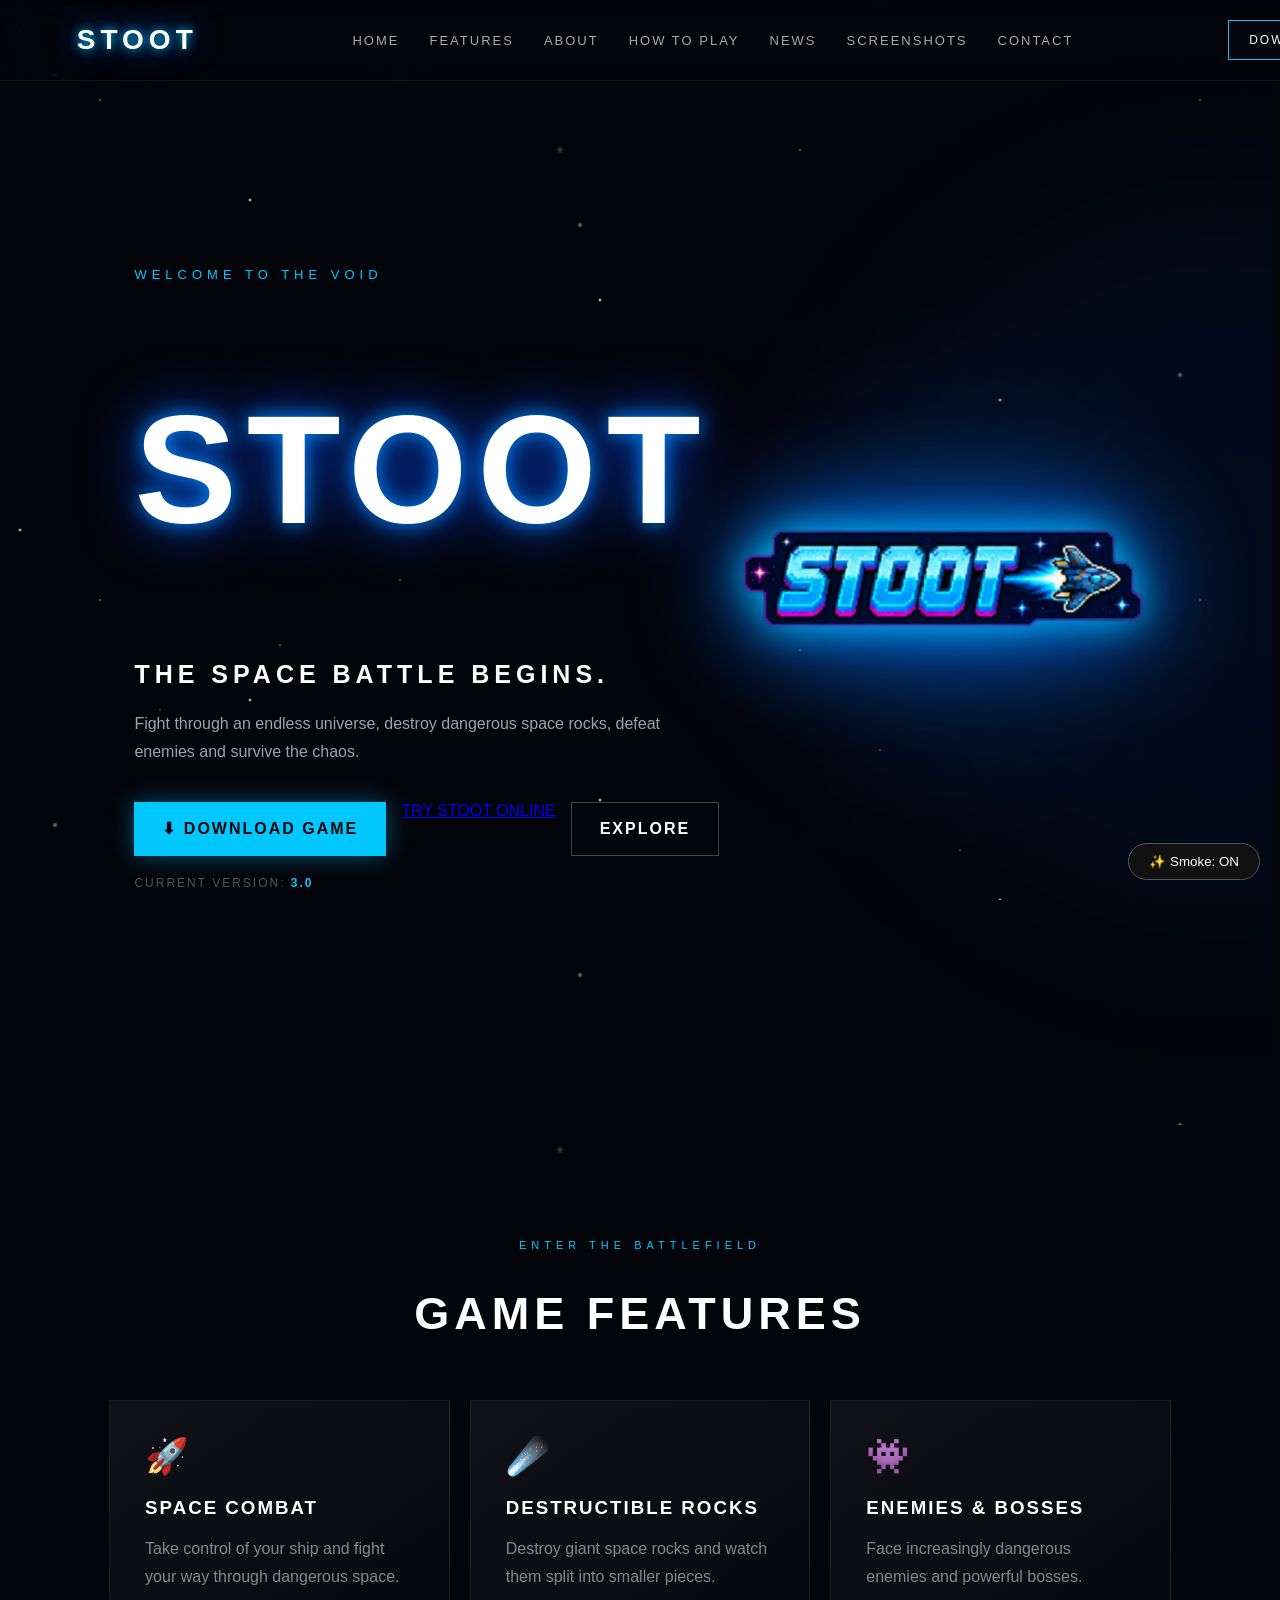
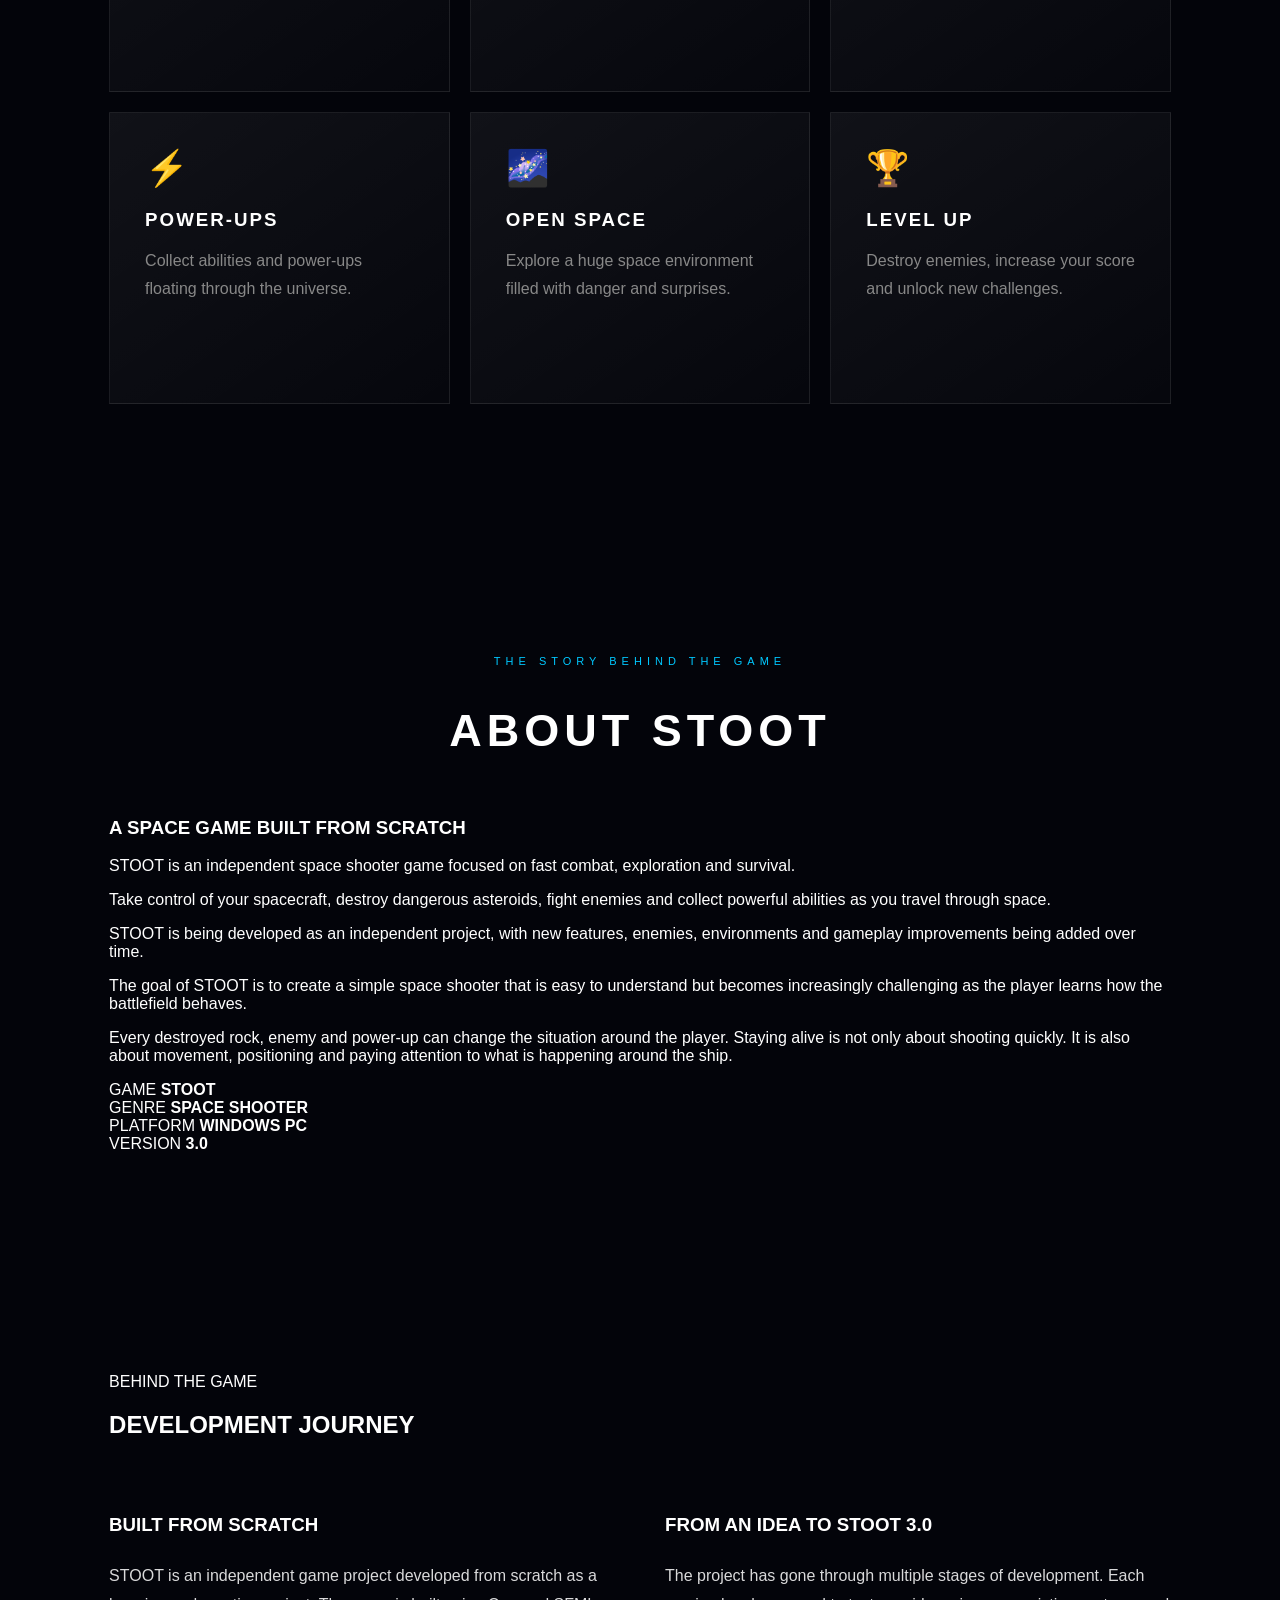
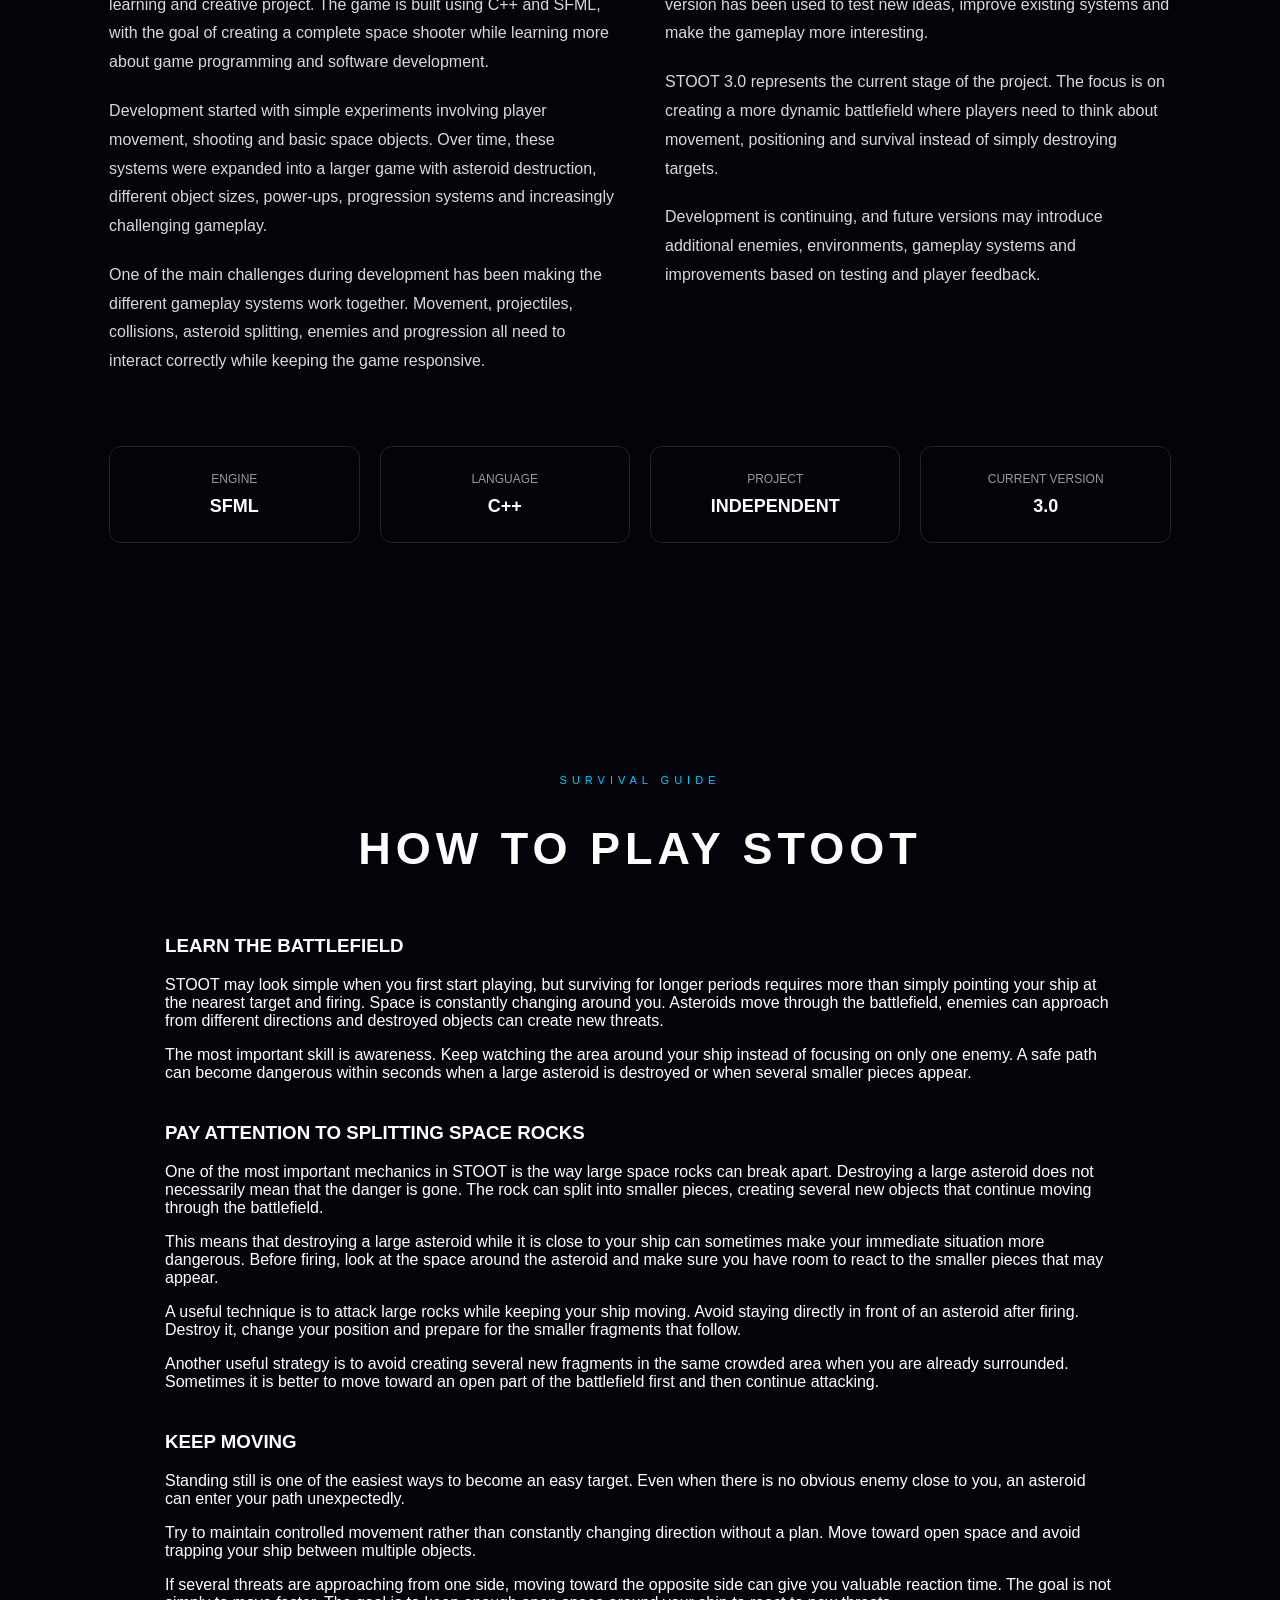
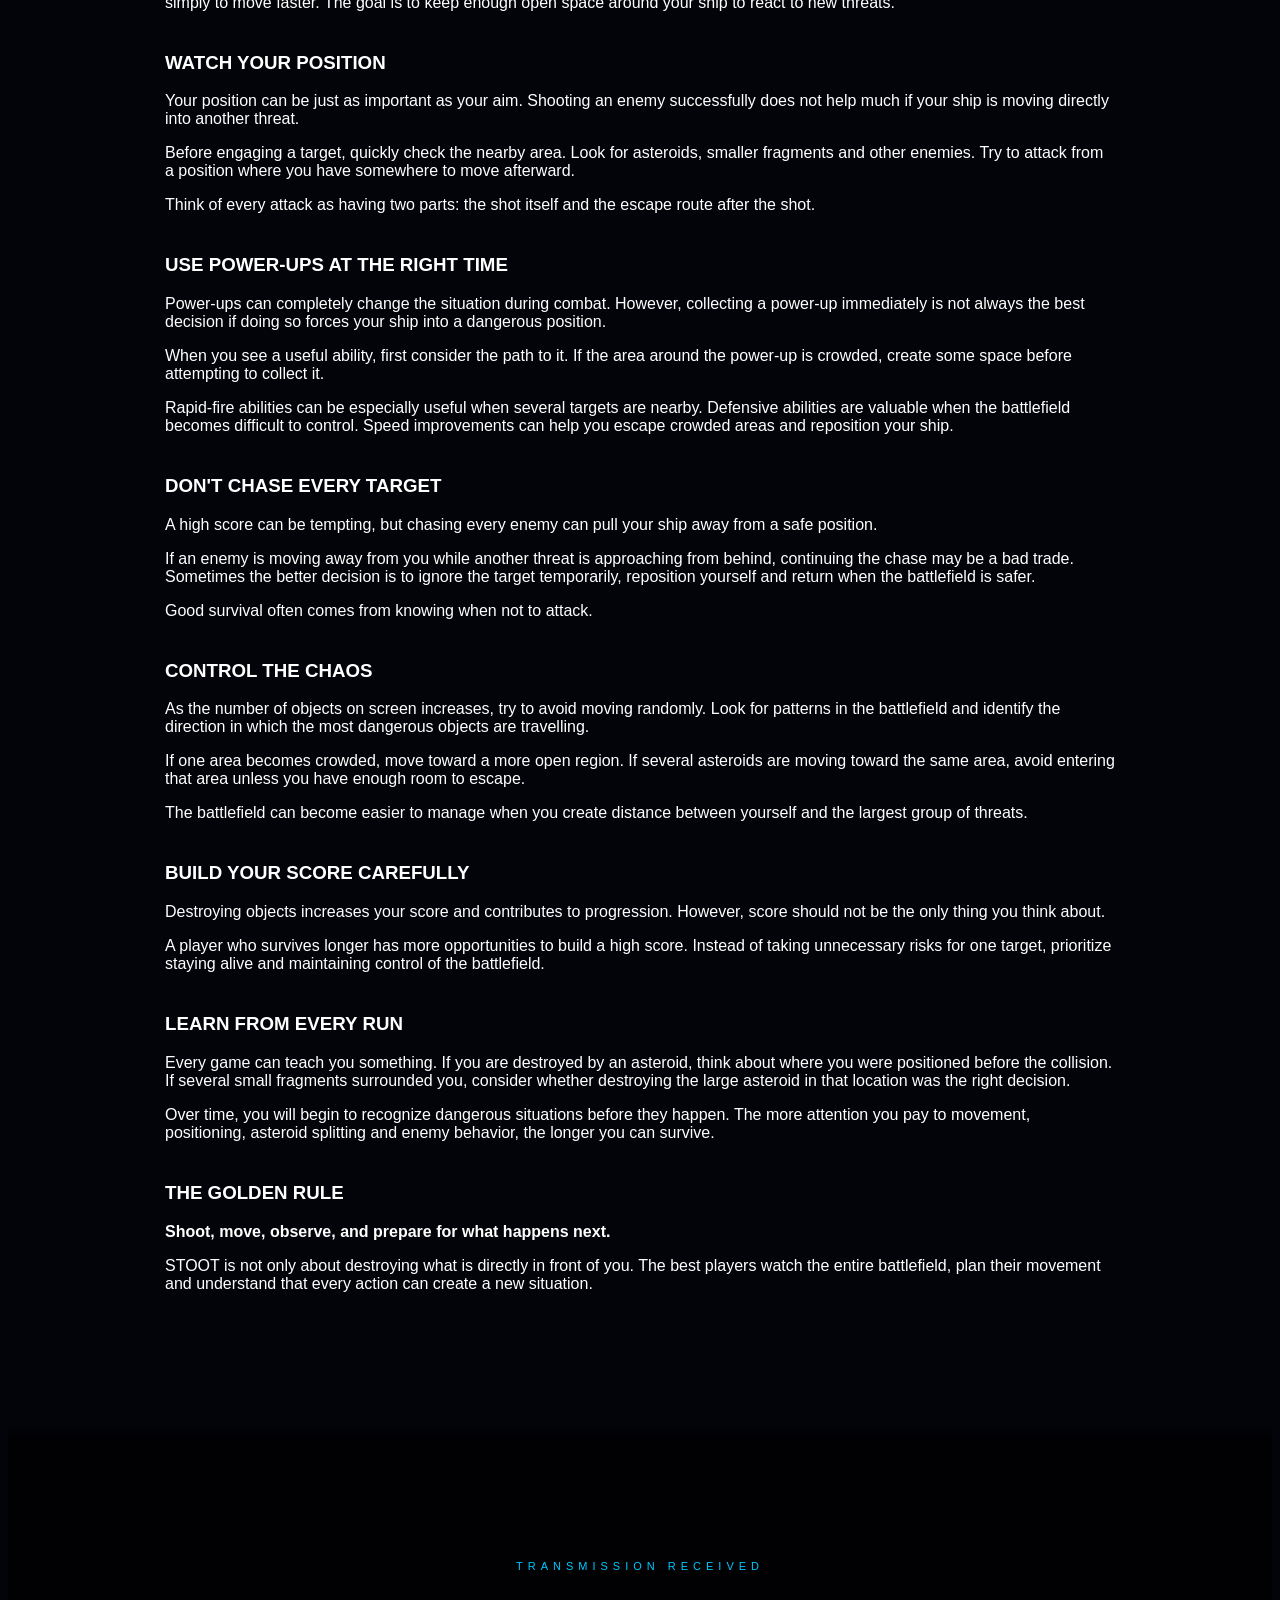
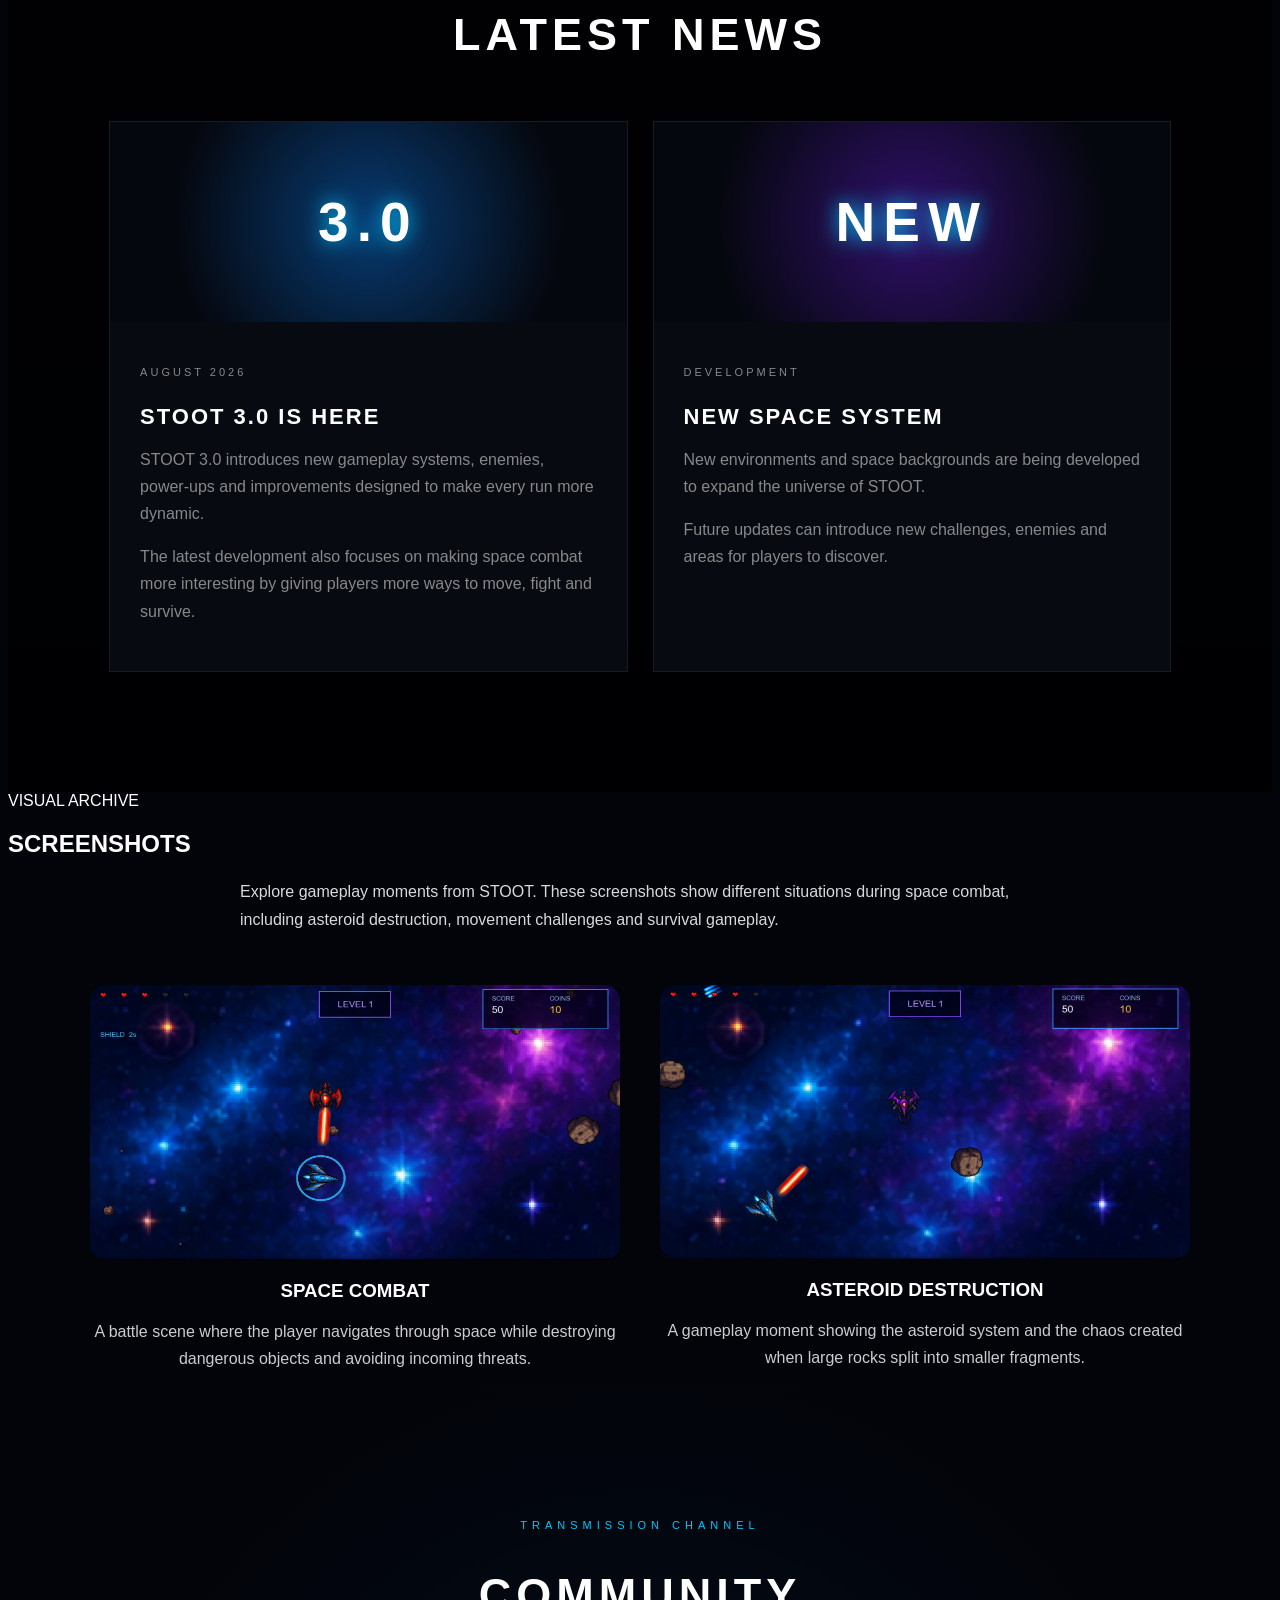
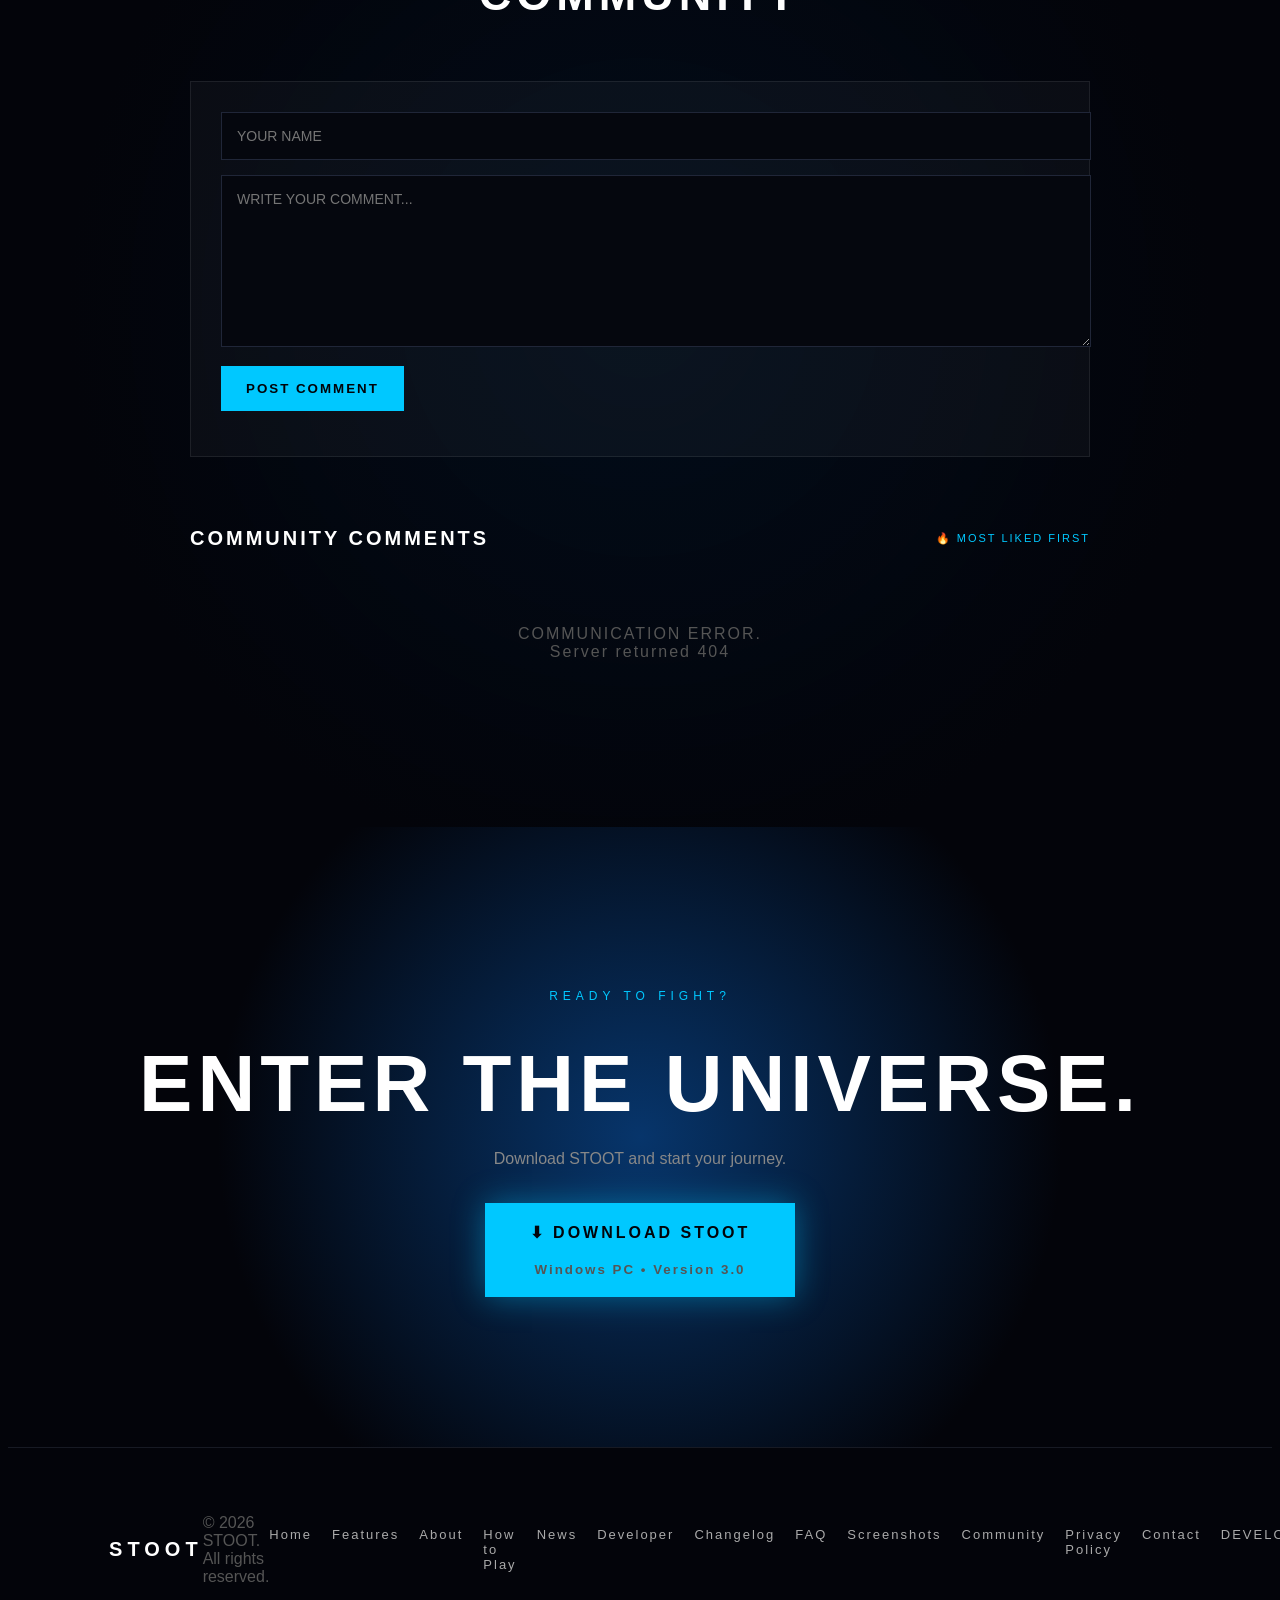
==== commit 6d3cb434: "Update index.html" ====
--- a/index.html
+++ b/index.html
@@ -112,6 +112,10 @@
 
                 </a>
 
+
+                <a href="/Play-stoot/">TRY STOOT ONLINE</a>
+                
+                
                 <a class="learn-button"
                     href="#features">
 
